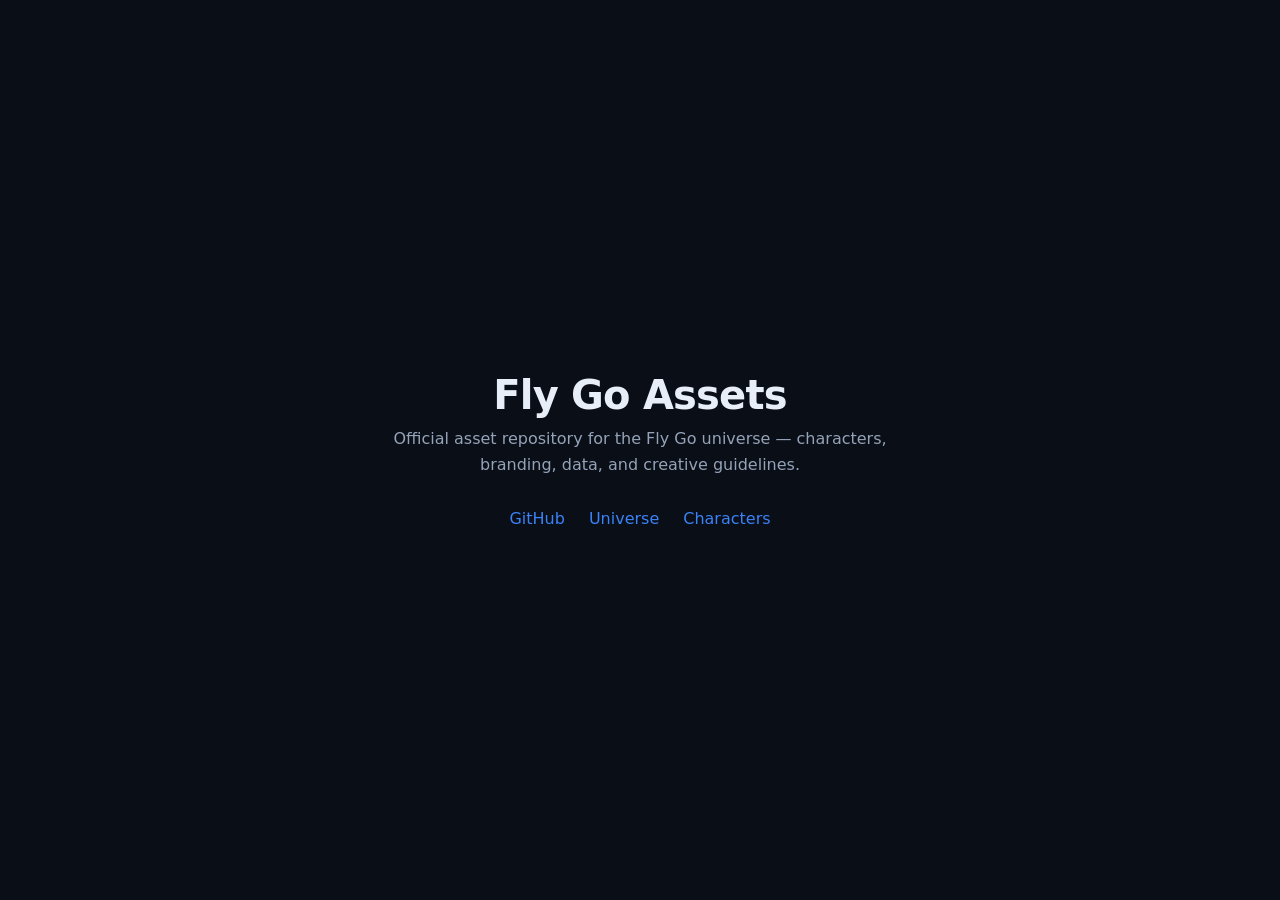
==== index.html @ c31653d7 "Add basic index.html landing page" ====
<!DOCTYPE html>
<html lang="en">
<head>
  <meta charset="UTF-8" />
  <meta name="viewport" content="width=device-width, initial-scale=1.0" />
  <title>Fly Go Assets</title>
  <style>
    :root {
      --bg: #0a0e17;
      --text: #e8eef7;
      --accent: #3b82f6;
      --muted: #94a3b8;
    }
    * { box-sizing: border-box; margin: 0; padding: 0; }
    body {
      font-family: system-ui, -apple-system, sans-serif;
      background: var(--bg);
      color: var(--text);
      min-height: 100vh;
      display: flex;
      flex-direction: column;
      align-items: center;
      justify-content: center;
      padding: 2rem;
      text-align: center;
    }
    h1 { font-size: 2.5rem; margin-bottom: 0.5rem; letter-spacing: -0.02em; }
    p { color: var(--muted); max-width: 32rem; line-height: 1.6; }
    a { color: var(--accent); text-decoration: none; }
    a:hover { text-decoration: underline; }
    .links { margin-top: 2rem; display: flex; gap: 1.5rem; flex-wrap: wrap; justify-content: center; }
  </style>
</head>
<body>
  <h1>Fly Go Assets</h1>
  <p>Official asset repository for the Fly Go universe — characters, branding, data, and creative guidelines.</p>
  <div class="links">
    <a href="https://github.com/blitzlabx/fly-go-assets">GitHub</a>
    <a href="docs/UNIVERSE.md">Universe</a>
    <a href="docs/CHARACTERS.md">Characters</a>
  </div>
</body>
</html>
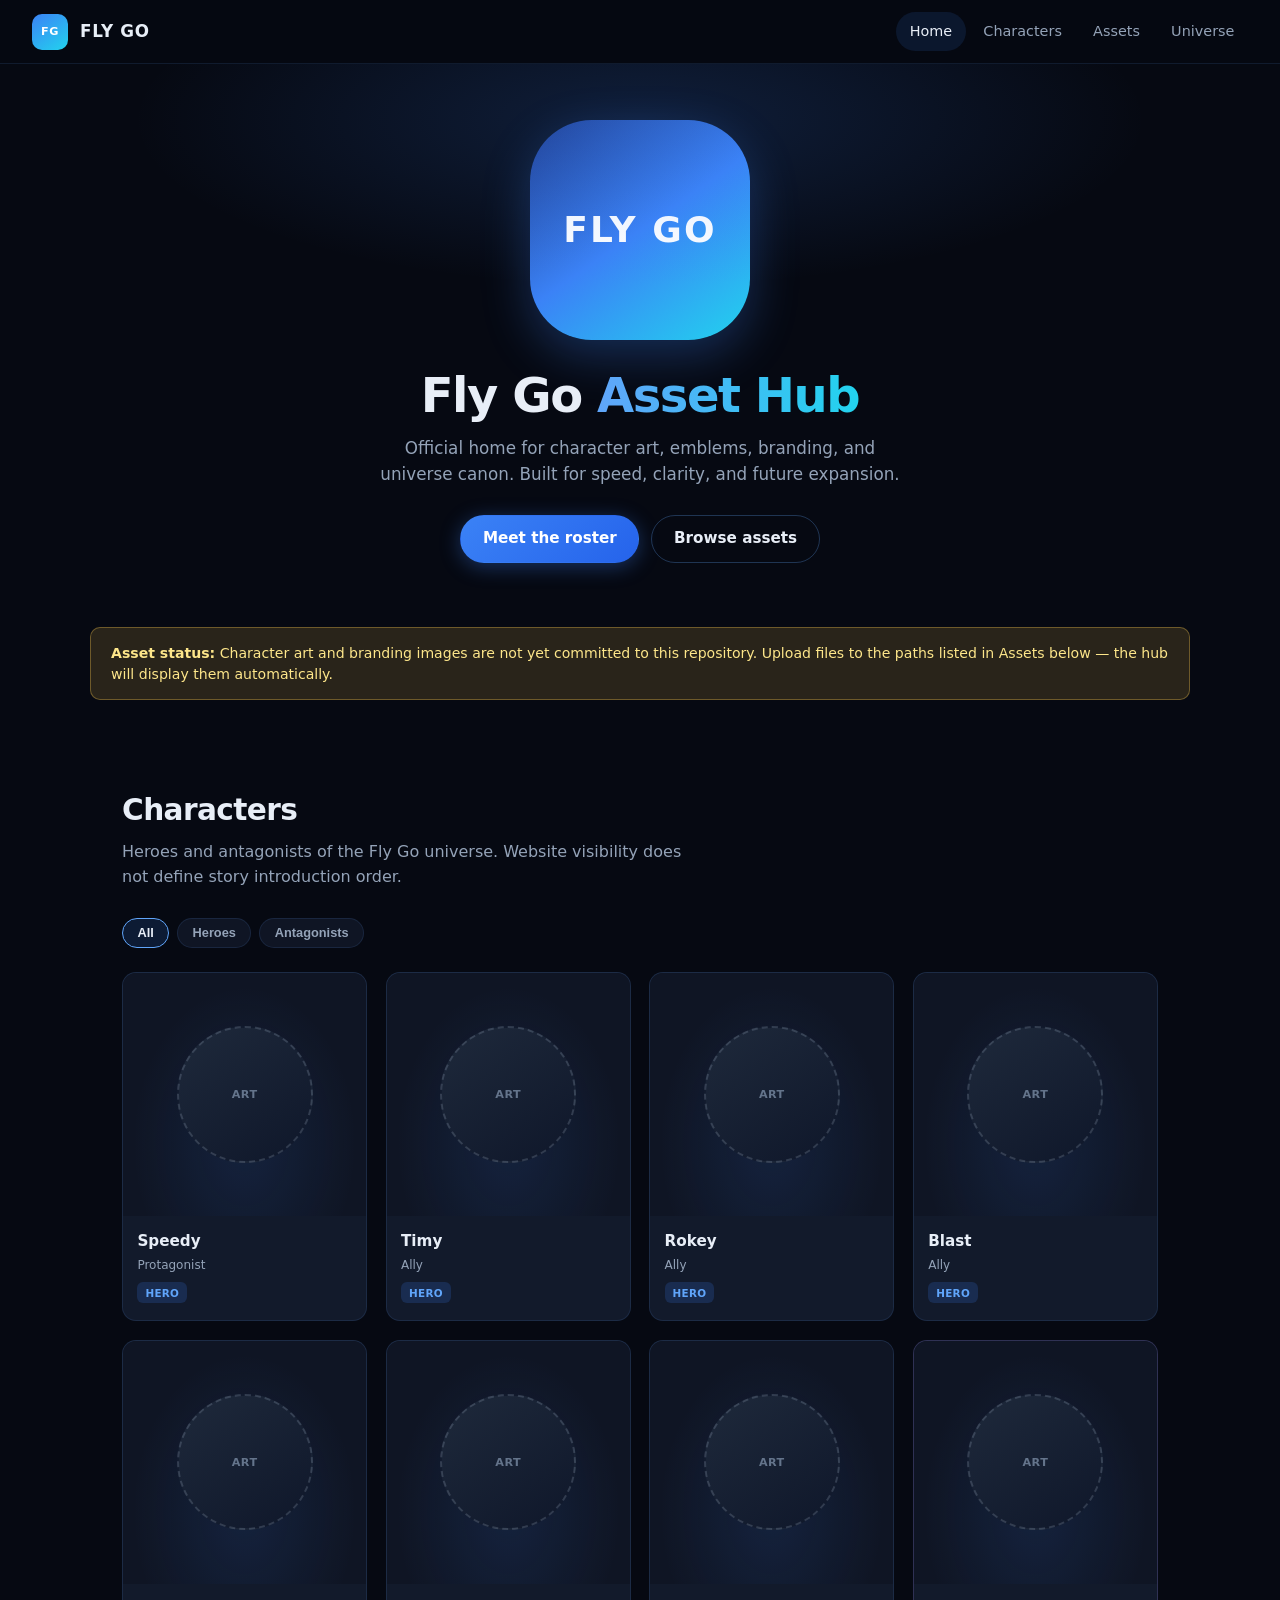
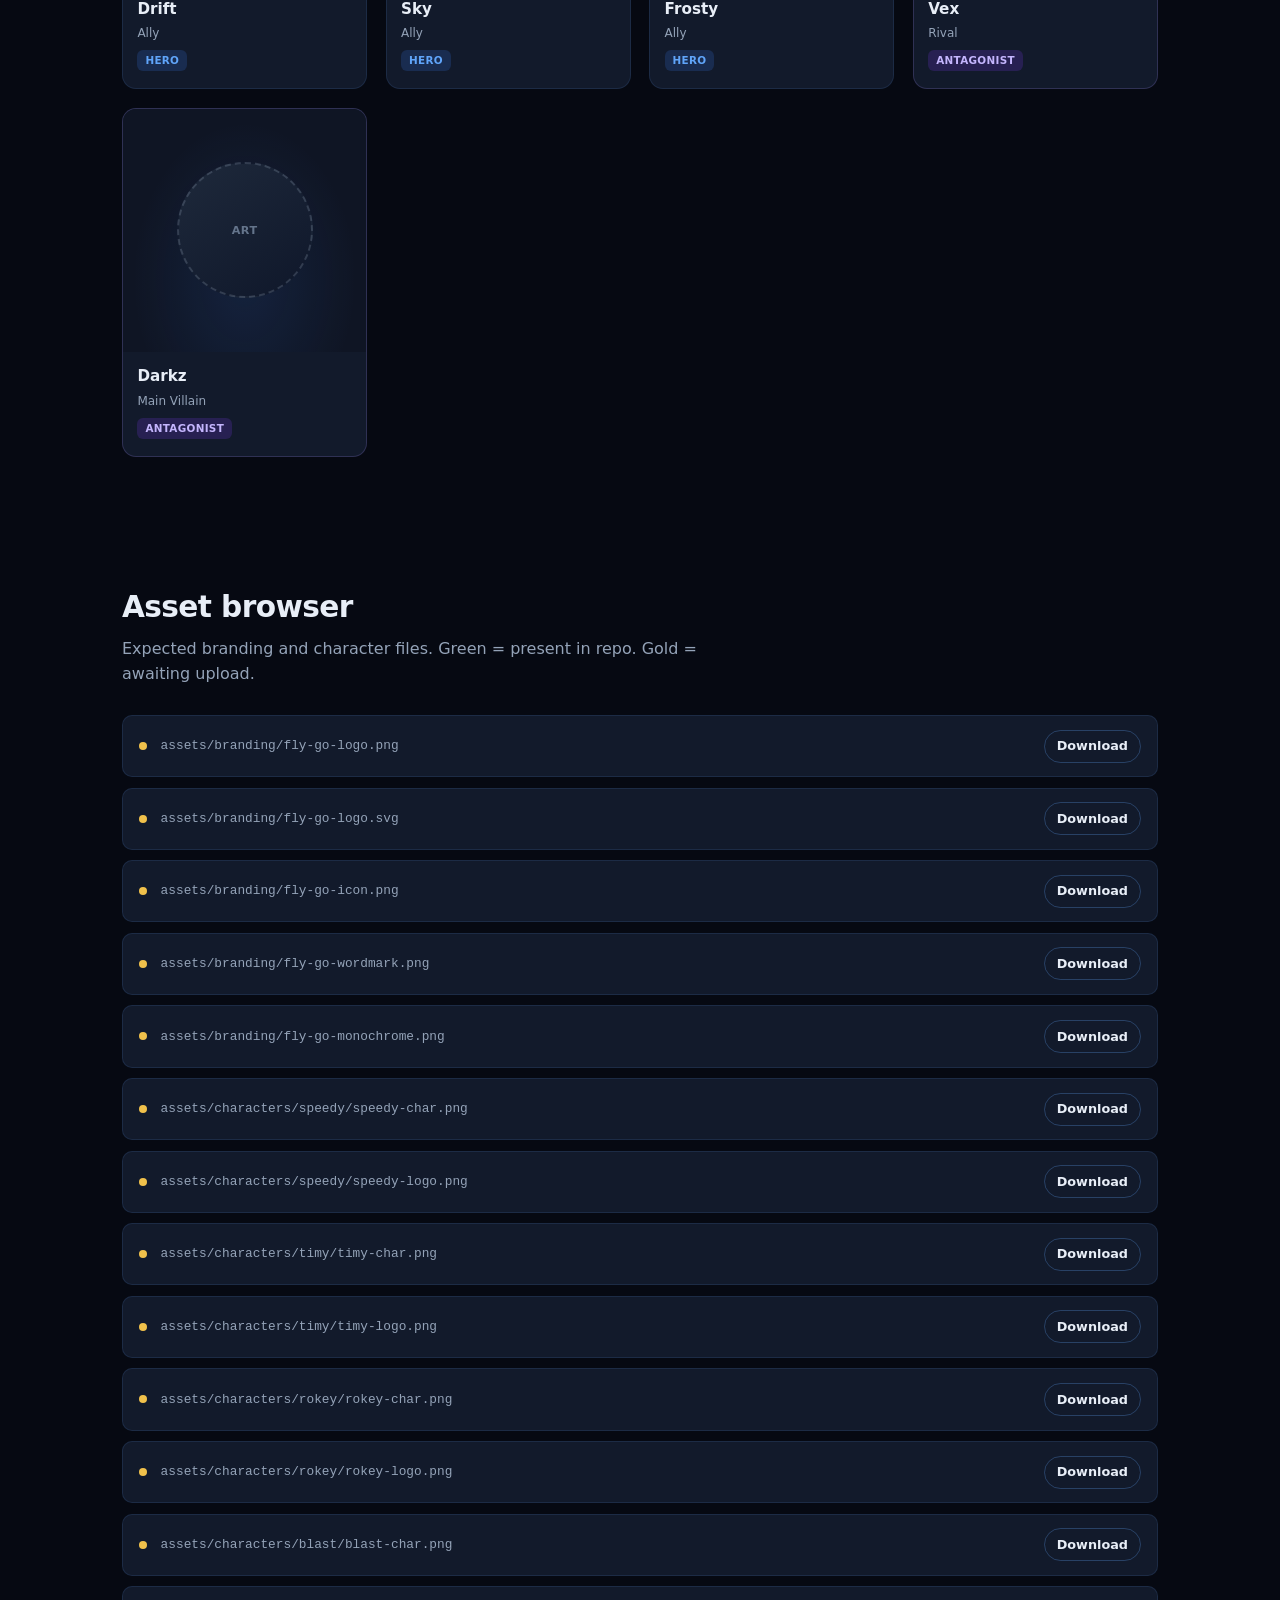
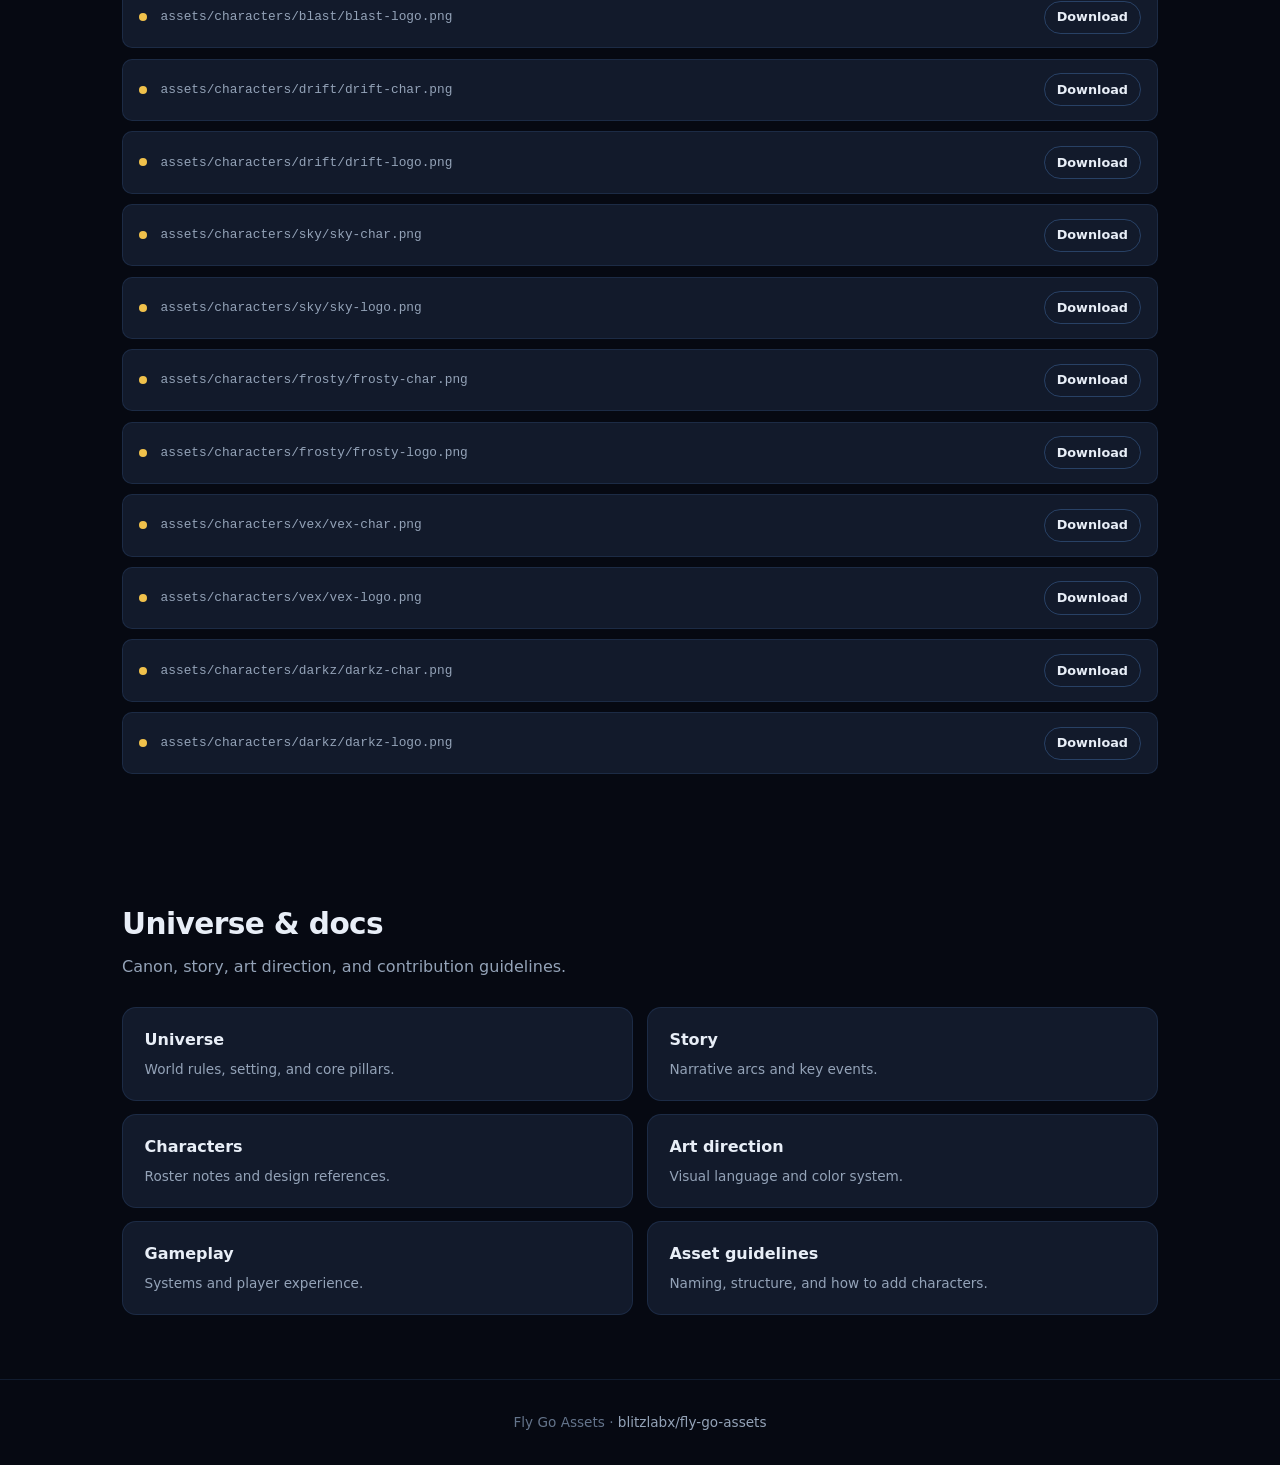
==== commit 2d0ba1dd: "Build full Fly Go Asset Hub landing page and sections" ====
--- a/index.html
+++ b/index.html
@@ -2,42 +2,126 @@
 <html lang="en">
 <head>
   <meta charset="UTF-8" />
-  <meta name="viewport" content="width=device-width, initial-scale=1.0" />
-  <title>Fly Go Assets</title>
-  <style>
-    :root {
-      --bg: #0a0e17;
-      --text: #e8eef7;
-      --accent: #3b82f6;
-      --muted: #94a3b8;
-    }
-    * { box-sizing: border-box; margin: 0; padding: 0; }
-    body {
-      font-family: system-ui, -apple-system, sans-serif;
-      background: var(--bg);
-      color: var(--text);
-      min-height: 100vh;
-      display: flex;
-      flex-direction: column;
-      align-items: center;
-      justify-content: center;
-      padding: 2rem;
-      text-align: center;
-    }
-    h1 { font-size: 2.5rem; margin-bottom: 0.5rem; letter-spacing: -0.02em; }
-    p { color: var(--muted); max-width: 32rem; line-height: 1.6; }
-    a { color: var(--accent); text-decoration: none; }
-    a:hover { text-decoration: underline; }
-    .links { margin-top: 2rem; display: flex; gap: 1.5rem; flex-wrap: wrap; justify-content: center; }
-  </style>
+  <meta name="viewport" content="width=device-width, initial-scale=1, viewport-fit=cover" />
+  <meta name="description" content="Official Fly Go Asset Hub — characters, branding, and universe documentation." />
+  <meta name="theme-color" content="#0a0e17" />
+  <title>Fly Go — Asset Hub</title>
+  <link rel="stylesheet" href="css/styles.css" />
+  <link rel="manifest" href="assets/manifest.json" />
 </head>
 <body>
-  <h1>Fly Go Assets</h1>
-  <p>Official asset repository for the Fly Go universe — characters, branding, data, and creative guidelines.</p>
-  <div class="links">
-    <a href="https://github.com/blitzlabx/fly-go-assets">GitHub</a>
-    <a href="docs/UNIVERSE.md">Universe</a>
-    <a href="docs/CHARACTERS.md">Characters</a>
+  <header class="site-header">
+    <a class="brand" href="#home">
+      <span class="brand-mark" aria-hidden="true">FG</span>
+      <span>Fly Go</span>
+    </a>
+    <nav aria-label="Primary">
+      <ul class="nav-links">
+        <li><a href="#home">Home</a></li>
+        <li><a href="#characters">Characters</a></li>
+        <li><a href="#assets">Assets</a></li>
+        <li><a href="#universe">Universe</a></li>
+      </ul>
+    </nav>
+    <button class="nav-toggle" id="nav-toggle" type="button" aria-label="Open menu" aria-expanded="false" aria-controls="nav-drawer">☰</button>
+  </header>
+
+  <div class="nav-drawer" id="nav-drawer" hidden>
+    <a href="#home">Home</a>
+    <a href="#characters">Characters</a>
+    <a href="#assets">Assets</a>
+    <a href="#universe">Universe</a>
+    <a href="https://github.com/blitzlabx/fly-go-assets" rel="noopener">GitHub</a>
   </div>
+
+  <main>
+    <section class="hero" id="home">
+      <div class="hero-logo-wrap" id="hero-logo">
+        <div class="hero-logo-fallback" aria-hidden="true">FLY GO</div>
+      </div>
+      <h1>Fly Go <span>Asset Hub</span></h1>
+      <p class="hero-lead">Official home for character art, emblems, branding, and universe canon. Built for speed, clarity, and future expansion.</p>
+      <div class="hero-actions">
+        <a class="btn btn-primary" href="#characters">Meet the roster</a>
+        <a class="btn btn-ghost" href="#assets">Browse assets</a>
+      </div>
+    </section>
+
+    <div class="notice" role="status">
+      <strong>Asset status:</strong> Character art and branding images are not yet committed to this repository.
+      Upload files to the paths listed in Assets below — the hub will display them automatically.
+    </div>
+
+    <section class="section" id="characters">
+      <div class="section-header">
+        <h2>Characters</h2>
+        <p>Heroes and antagonists of the Fly Go universe. Website visibility does not define story introduction order.</p>
+      </div>
+
+      <div class="chip-row" role="group" aria-label="Filter characters">
+        <button type="button" class="chip active" data-filter="all">All</button>
+        <button type="button" class="chip" data-filter="hero">Heroes</button>
+        <button type="button" class="chip" data-filter="antagonist">Antagonists</button>
+      </div>
+
+      <div class="char-grid" id="char-grid" aria-live="polite">
+        <!-- Populated by js/app.js -->
+      </div>
+    </section>
+
+    <section class="section" id="assets">
+      <div class="section-header">
+        <h2>Asset browser</h2>
+        <p>Expected branding and character files. Green = present in repo. Gold = awaiting upload.</p>
+      </div>
+      <div class="asset-list" id="asset-list"></div>
+    </section>
+
+    <section class="section" id="universe">
+      <div class="section-header">
+        <h2>Universe & docs</h2>
+        <p>Canon, story, art direction, and contribution guidelines.</p>
+      </div>
+      <div class="doc-grid">
+        <a class="doc-card" href="docs/UNIVERSE.md">
+          <h3>Universe</h3>
+          <p>World rules, setting, and core pillars.</p>
+        </a>
+        <a class="doc-card" href="docs/STORY.md">
+          <h3>Story</h3>
+          <p>Narrative arcs and key events.</p>
+        </a>
+        <a class="doc-card" href="docs/CHARACTERS.md">
+          <h3>Characters</h3>
+          <p>Roster notes and design references.</p>
+        </a>
+        <a class="doc-card" href="docs/ART-DIRECTION.md">
+          <h3>Art direction</h3>
+          <p>Visual language and color system.</p>
+        </a>
+        <a class="doc-card" href="docs/GAMEPLAY.md">
+          <h3>Gameplay</h3>
+          <p>Systems and player experience.</p>
+        </a>
+        <a class="doc-card" href="docs/ASSET-GUIDELINES.md">
+          <h3>Asset guidelines</h3>
+          <p>Naming, structure, and how to add characters.</p>
+        </a>
+      </div>
+    </section>
+  </main>
+
+  <footer class="site-footer">
+    <p>Fly Go Assets · <a href="https://github.com/blitzlabx/fly-go-assets">blitzlabx/fly-go-assets</a></p>
+  </footer>
+
+  <!-- Detail panel -->
+  <div class="overlay" id="overlay" hidden></div>
+  <div class="panel" id="detail-panel" role="dialog" aria-modal="true" aria-labelledby="panel-title" hidden>
+    <button type="button" class="panel-close" id="panel-close" aria-label="Close">×</button>
+    <div id="panel-content"></div>
+  </div>
+
+  <script src="js/app.js" defer></script>
 </body>
 </html>
--- a/css/styles.css
+++ b/css/styles.css
@@ -0,0 +1,725 @@
+/* Fly Go Asset Hub — Design System
+   Palette: midnight navy, electric blue, cyan, white, restrained golden-yellow
+*/
+
+:root {
+  --bg-deep: #060912;
+  --bg: #0a0e17;
+  --bg-elevated: #0f1524;
+  --bg-card: #121a2b;
+  --bg-card-hover: #182238;
+  --border: rgba(96, 165, 250, 0.12);
+  --border-strong: rgba(96, 165, 250, 0.28);
+
+  --text: #e8eef7;
+  --text-muted: #94a3b8;
+  --text-dim: #64748b;
+
+  --blue: #3b82f6;
+  --blue-bright: #60a5fa;
+  --cyan: #22d3ee;
+  --gold: #f0c14b;
+  --gold-soft: rgba(240, 193, 75, 0.15);
+
+  --radius: 14px;
+  --radius-sm: 10px;
+  --radius-lg: 20px;
+  --shadow: 0 12px 40px rgba(0, 0, 0, 0.45);
+  --font: "Segoe UI", system-ui, -apple-system, BlinkMacSystemFont, sans-serif;
+  --mono: ui-monospace, "Cascadia Code", "SF Mono", Menlo, monospace;
+
+  --nav-h: 64px;
+  --ease: cubic-bezier(0.22, 1, 0.36, 1);
+}
+
+*, *::before, *::after { box-sizing: border-box; margin: 0; padding: 0; }
+
+html {
+  scroll-behavior: smooth;
+  -webkit-text-size-adjust: 100%;
+}
+
+@media (prefers-reduced-motion: reduce) {
+  html { scroll-behavior: auto; }
+  *, *::before, *::after {
+    animation-duration: 0.01ms !important;
+    animation-iteration-count: 1 !important;
+    transition-duration: 0.01ms !important;
+  }
+}
+
+body {
+  font-family: var(--font);
+  background: var(--bg-deep);
+  color: var(--text);
+  line-height: 1.55;
+  min-height: 100dvh;
+  overflow-x: hidden;
+}
+
+img {
+  max-width: 100%;
+  height: auto;
+  display: block;
+}
+
+a { color: var(--blue-bright); text-decoration: none; }
+a:hover { text-decoration: underline; }
+
+/* ——— Layout ——— */
+.site-header {
+  position: sticky;
+  top: 0;
+  z-index: 100;
+  height: var(--nav-h);
+  display: flex;
+  align-items: center;
+  justify-content: space-between;
+  padding: 0 1.25rem;
+  background: rgba(6, 9, 18, 0.85);
+  backdrop-filter: blur(16px);
+  -webkit-backdrop-filter: blur(16px);
+  border-bottom: 1px solid var(--border);
+}
+
+.brand {
+  display: flex;
+  align-items: center;
+  gap: 0.75rem;
+  font-weight: 700;
+  font-size: 1.05rem;
+  letter-spacing: 0.04em;
+  text-transform: uppercase;
+  color: var(--text);
+  text-decoration: none;
+}
+
+.brand-mark {
+  width: 36px;
+  height: 36px;
+  border-radius: 10px;
+  background: linear-gradient(145deg, var(--blue), var(--cyan));
+  display: grid;
+  place-items: center;
+  font-size: 0.7rem;
+  font-weight: 800;
+  color: #fff;
+  flex-shrink: 0;
+}
+
+.brand img {
+  width: 36px;
+  height: 36px;
+  object-fit: contain;
+}
+
+.nav-links {
+  display: none;
+  gap: 0.25rem;
+  list-style: none;
+}
+
+.nav-links a {
+  display: block;
+  padding: 0.5rem 0.85rem;
+  border-radius: 999px;
+  color: var(--text-muted);
+  font-size: 0.9rem;
+  font-weight: 500;
+  text-decoration: none;
+  transition: color 0.2s, background 0.2s;
+}
+
+.nav-links a:hover,
+.nav-links a.active {
+  color: var(--text);
+  background: rgba(59, 130, 246, 0.12);
+  text-decoration: none;
+}
+
+.nav-toggle {
+  width: 44px;
+  height: 44px;
+  border: 1px solid var(--border);
+  border-radius: 10px;
+  background: var(--bg-elevated);
+  color: var(--text);
+  cursor: pointer;
+  display: grid;
+  place-items: center;
+  font-size: 1.25rem;
+}
+
+.nav-toggle:focus-visible {
+  outline: 2px solid var(--cyan);
+  outline-offset: 2px;
+}
+
+@media (min-width: 768px) {
+  .nav-links { display: flex; }
+  .nav-toggle { display: none; }
+  .site-header { padding: 0 2rem; }
+}
+
+/* Mobile drawer */
+.nav-drawer {
+  display: none;
+  position: fixed;
+  inset: var(--nav-h) 0 0 0;
+  background: rgba(6, 9, 18, 0.96);
+  backdrop-filter: blur(12px);
+  padding: 1.5rem;
+  z-index: 99;
+  flex-direction: column;
+  gap: 0.5rem;
+}
+
+.nav-drawer.open { display: flex; }
+
+.nav-drawer a {
+  padding: 0.9rem 1rem;
+  border-radius: var(--radius-sm);
+  color: var(--text);
+  font-size: 1.05rem;
+  text-decoration: none;
+  border: 1px solid transparent;
+}
+
+.nav-drawer a:hover {
+  background: var(--bg-card);
+  border-color: var(--border);
+}
+
+/* ——— Hero ——— */
+.hero {
+  position: relative;
+  padding: 3.5rem 1.25rem 4rem;
+  text-align: center;
+  overflow: hidden;
+}
+
+.hero::before {
+  content: "";
+  position: absolute;
+  inset: -20% 10% auto;
+  height: 60%;
+  background: radial-gradient(ellipse at center, rgba(59, 130, 246, 0.18), transparent 70%);
+  pointer-events: none;
+}
+
+.hero-logo-wrap {
+  width: min(220px, 55vw);
+  margin: 0 auto 1.75rem;
+  aspect-ratio: 1;
+  display: grid;
+  place-items: center;
+}
+
+.hero-logo-wrap img {
+  width: 100%;
+  height: 100%;
+  object-fit: contain;
+  filter: drop-shadow(0 8px 32px rgba(59, 130, 246, 0.35));
+}
+
+.hero-logo-fallback {
+  width: 100%;
+  height: 100%;
+  border-radius: 28%;
+  background: linear-gradient(145deg, #1e3a8a, var(--blue), var(--cyan));
+  display: grid;
+  place-items: center;
+  font-weight: 800;
+  font-size: clamp(1.5rem, 6vw, 2.25rem);
+  letter-spacing: 0.06em;
+  color: #fff;
+  box-shadow: 0 16px 48px rgba(59, 130, 246, 0.3);
+}
+
+.hero h1 {
+  font-size: clamp(1.85rem, 6vw, 3rem);
+  font-weight: 800;
+  letter-spacing: -0.03em;
+  line-height: 1.15;
+  margin-bottom: 0.75rem;
+}
+
+.hero h1 span {
+  background: linear-gradient(90deg, var(--blue-bright), var(--cyan));
+  -webkit-background-clip: text;
+  background-clip: text;
+  color: transparent;
+}
+
+.hero-lead {
+  color: var(--text-muted);
+  max-width: 34rem;
+  margin: 0 auto 1.75rem;
+  font-size: 1.05rem;
+}
+
+.hero-actions {
+  display: flex;
+  flex-wrap: wrap;
+  gap: 0.75rem;
+  justify-content: center;
+}
+
+/* ——— Buttons ——— */
+.btn {
+  display: inline-flex;
+  align-items: center;
+  justify-content: center;
+  gap: 0.5rem;
+  padding: 0.7rem 1.35rem;
+  border-radius: 999px;
+  font-size: 0.95rem;
+  font-weight: 600;
+  border: 1px solid transparent;
+  cursor: pointer;
+  transition: transform 0.2s var(--ease), background 0.2s, border-color 0.2s, box-shadow 0.2s;
+  text-decoration: none;
+  color: inherit;
+}
+
+.btn:hover { text-decoration: none; }
+.btn:active { transform: scale(0.98); }
+.btn:focus-visible {
+  outline: 2px solid var(--cyan);
+  outline-offset: 3px;
+}
+
+.btn-primary {
+  background: linear-gradient(135deg, var(--blue), #2563eb);
+  color: #fff;
+  box-shadow: 0 4px 20px rgba(59, 130, 246, 0.35);
+}
+
+.btn-primary:hover {
+  box-shadow: 0 6px 28px rgba(59, 130, 246, 0.5);
+}
+
+.btn-ghost {
+  background: transparent;
+  border-color: var(--border-strong);
+  color: var(--text);
+}
+
+.btn-ghost:hover {
+  background: rgba(59, 130, 246, 0.1);
+  border-color: var(--blue-bright);
+}
+
+/* ——— Sections ——— */
+.section {
+  padding: 3rem 1.25rem;
+  max-width: 1100px;
+  margin: 0 auto;
+}
+
+@media (min-width: 768px) {
+  .section { padding: 4rem 2rem; }
+}
+
+.section-header {
+  margin-bottom: 1.75rem;
+}
+
+.section-header h2 {
+  font-size: clamp(1.4rem, 4vw, 1.85rem);
+  font-weight: 750;
+  letter-spacing: -0.02em;
+  margin-bottom: 0.4rem;
+}
+
+.section-header p {
+  color: var(--text-muted);
+  max-width: 36rem;
+}
+
+.chip-row {
+  display: flex;
+  flex-wrap: wrap;
+  gap: 0.5rem;
+  margin-bottom: 1.5rem;
+}
+
+.chip {
+  padding: 0.4rem 0.9rem;
+  border-radius: 999px;
+  font-size: 0.8rem;
+  font-weight: 600;
+  border: 1px solid var(--border);
+  background: var(--bg-elevated);
+  color: var(--text-muted);
+  cursor: pointer;
+  transition: all 0.2s;
+}
+
+.chip:hover,
+.chip.active {
+  color: var(--text);
+  border-color: var(--blue-bright);
+  background: rgba(59, 130, 246, 0.15);
+}
+
+.chip:focus-visible {
+  outline: 2px solid var(--cyan);
+  outline-offset: 2px;
+}
+
+/* ——— Character grid ——— */
+.char-grid {
+  display: grid;
+  grid-template-columns: repeat(2, 1fr);
+  gap: 0.85rem;
+}
+
+@media (min-width: 560px) {
+  .char-grid { grid-template-columns: repeat(3, 1fr); gap: 1rem; }
+}
+
+@media (min-width: 900px) {
+  .char-grid { grid-template-columns: repeat(4, 1fr); gap: 1.15rem; }
+}
+
+.char-card {
+  background: var(--bg-card);
+  border: 1px solid var(--border);
+  border-radius: var(--radius);
+  overflow: hidden;
+  cursor: pointer;
+  transition: transform 0.25s var(--ease), border-color 0.25s, background 0.25s, box-shadow 0.25s;
+  text-align: left;
+  width: 100%;
+  color: inherit;
+  font: inherit;
+}
+
+.char-card:hover {
+  transform: translateY(-3px);
+  border-color: var(--border-strong);
+  background: var(--bg-card-hover);
+  box-shadow: var(--shadow);
+}
+
+.char-card:focus-visible {
+  outline: 2px solid var(--cyan);
+  outline-offset: 3px;
+}
+
+.char-card.antagonist {
+  border-color: rgba(167, 139, 250, 0.2);
+}
+
+.char-art {
+  aspect-ratio: 1;
+  background:
+    radial-gradient(ellipse at 50% 70%, rgba(59, 130, 246, 0.12), transparent 65%),
+    var(--bg-elevated);
+  display: grid;
+  place-items: center;
+  position: relative;
+  overflow: hidden;
+}
+
+.char-art img {
+  width: 88%;
+  height: 88%;
+  object-fit: contain;
+  transition: transform 0.35s var(--ease);
+}
+
+.char-card:hover .char-art img {
+  transform: scale(1.04);
+}
+
+.char-placeholder {
+  width: 56%;
+  height: 56%;
+  border-radius: 50%;
+  background: linear-gradient(145deg, #1e293b, #0f172a);
+  border: 2px dashed rgba(148, 163, 184, 0.25);
+  display: grid;
+  place-items: center;
+  color: var(--text-dim);
+  font-size: 0.7rem;
+  font-weight: 600;
+  letter-spacing: 0.04em;
+  text-transform: uppercase;
+}
+
+.char-meta {
+  padding: 0.85rem 0.9rem 1rem;
+}
+
+.char-meta h3 {
+  font-size: 0.95rem;
+  font-weight: 700;
+  margin-bottom: 0.2rem;
+}
+
+.char-meta .role {
+  font-size: 0.75rem;
+  color: var(--text-muted);
+  text-transform: capitalize;
+}
+
+.char-meta .badge {
+  display: inline-block;
+  margin-top: 0.45rem;
+  padding: 0.15rem 0.5rem;
+  border-radius: 6px;
+  font-size: 0.65rem;
+  font-weight: 700;
+  letter-spacing: 0.03em;
+  text-transform: uppercase;
+}
+
+.badge-hero {
+  background: rgba(59, 130, 246, 0.18);
+  color: var(--blue-bright);
+}
+
+.badge-antagonist {
+  background: rgba(124, 58, 237, 0.2);
+  color: #c4b5fd;
+}
+
+/* ——— Detail panel (modal) ——— */
+.overlay {
+  position: fixed;
+  inset: 0;
+  background: rgba(2, 4, 10, 0.72);
+  backdrop-filter: blur(6px);
+  z-index: 200;
+  opacity: 0;
+  visibility: hidden;
+  transition: opacity 0.25s, visibility 0.25s;
+}
+
+.overlay.open {
+  opacity: 1;
+  visibility: visible;
+}
+
+.panel {
+  position: fixed;
+  left: 50%;
+  top: 50%;
+  transform: translate(-50%, -48%) scale(0.96);
+  width: min(520px, calc(100% - 1.5rem));
+  max-height: min(88dvh, 720px);
+  overflow-y: auto;
+  background: var(--bg-elevated);
+  border: 1px solid var(--border-strong);
+  border-radius: var(--radius-lg);
+  box-shadow: var(--shadow);
+  z-index: 210;
+  opacity: 0;
+  visibility: hidden;
+  transition: opacity 0.25s var(--ease), transform 0.25s var(--ease), visibility 0.25s;
+}
+
+.panel.open {
+  opacity: 1;
+  visibility: visible;
+  transform: translate(-50%, -50%) scale(1);
+}
+
+.panel-close {
+  position: absolute;
+  top: 0.75rem;
+  right: 0.75rem;
+  width: 40px;
+  height: 40px;
+  border-radius: 10px;
+  border: 1px solid var(--border);
+  background: var(--bg-card);
+  color: var(--text);
+  cursor: pointer;
+  font-size: 1.2rem;
+  z-index: 2;
+}
+
+.panel-close:focus-visible {
+  outline: 2px solid var(--cyan);
+}
+
+.panel-art {
+  aspect-ratio: 1.1;
+  background:
+    radial-gradient(ellipse at 50% 80%, rgba(59, 130, 246, 0.15), transparent 60%),
+    var(--bg-deep);
+  display: grid;
+  place-items: center;
+  padding: 1.5rem;
+}
+
+.panel-art img {
+  max-height: 100%;
+  max-width: 100%;
+  object-fit: contain;
+}
+
+.panel-body {
+  padding: 1.25rem 1.35rem 1.75rem;
+}
+
+.panel-body h2 {
+  font-size: 1.45rem;
+  margin-bottom: 0.25rem;
+}
+
+.panel-body .tagline {
+  color: var(--text-muted);
+  font-size: 0.9rem;
+  margin-bottom: 0.85rem;
+}
+
+.panel-body p {
+  color: var(--text-muted);
+  font-size: 0.95rem;
+  margin-bottom: 1rem;
+}
+
+.panel-assets {
+  display: flex;
+  flex-wrap: wrap;
+  gap: 0.5rem;
+}
+
+.asset-chip {
+  display: inline-flex;
+  align-items: center;
+  gap: 0.4rem;
+  padding: 0.45rem 0.75rem;
+  border-radius: 8px;
+  background: var(--bg-card);
+  border: 1px solid var(--border);
+  font-size: 0.78rem;
+  color: var(--text-muted);
+  font-family: var(--mono);
+}
+
+.asset-chip.missing {
+  opacity: 0.55;
+  border-style: dashed;
+}
+
+/* ——— Asset browser ——— */
+.asset-list {
+  display: grid;
+  gap: 0.65rem;
+}
+
+.asset-row {
+  display: flex;
+  align-items: center;
+  gap: 0.85rem;
+  padding: 0.85rem 1rem;
+  background: var(--bg-card);
+  border: 1px solid var(--border);
+  border-radius: var(--radius-sm);
+  flex-wrap: wrap;
+}
+
+.asset-row .path {
+  font-family: var(--mono);
+  font-size: 0.8rem;
+  color: var(--text-muted);
+  flex: 1;
+  min-width: 0;
+  word-break: break-all;
+}
+
+.status-dot {
+  width: 8px;
+  height: 8px;
+  border-radius: 50%;
+  flex-shrink: 0;
+}
+
+.status-dot.ok { background: #34d399; }
+.status-dot.pending { background: var(--gold); }
+
+/* ——— Universe docs ——— */
+.doc-grid {
+  display: grid;
+  gap: 0.85rem;
+}
+
+@media (min-width: 640px) {
+  .doc-grid { grid-template-columns: repeat(2, 1fr); }
+}
+
+.doc-card {
+  display: block;
+  padding: 1.25rem 1.35rem;
+  background: var(--bg-card);
+  border: 1px solid var(--border);
+  border-radius: var(--radius);
+  color: inherit;
+  text-decoration: none;
+  transition: border-color 0.2s, background 0.2s;
+}
+
+.doc-card:hover {
+  border-color: var(--border-strong);
+  background: var(--bg-card-hover);
+  text-decoration: none;
+}
+
+.doc-card h3 {
+  font-size: 1rem;
+  margin-bottom: 0.35rem;
+}
+
+.doc-card p {
+  font-size: 0.85rem;
+  color: var(--text-muted);
+}
+
+/* ——— Notice banner ——— */
+.notice {
+  margin: 0 1.25rem 1.5rem;
+  max-width: 1100px;
+  margin-left: auto;
+  margin-right: auto;
+  padding: 0.9rem 1.1rem;
+  border-radius: var(--radius-sm);
+  background: var(--gold-soft);
+  border: 1px solid rgba(240, 193, 75, 0.35);
+  color: #fde68a;
+  font-size: 0.88rem;
+  line-height: 1.5;
+}
+
+@media (min-width: 768px) {
+  .notice { margin-left: auto; margin-right: auto; padding-left: 1.25rem; }
+}
+
+/* ——— Footer ——— */
+.site-footer {
+  border-top: 1px solid var(--border);
+  padding: 2rem 1.25rem;
+  text-align: center;
+  color: var(--text-dim);
+  font-size: 0.85rem;
+}
+
+.site-footer a { color: var(--text-muted); }
+
+/* ——— Utilities ——— */
+.sr-only {
+  position: absolute;
+  width: 1px;
+  height: 1px;
+  padding: 0;
+  margin: -1px;
+  overflow: hidden;
+  clip: rect(0, 0, 0, 0);
+  border: 0;
+}
+
+.hidden { display: none !important; }
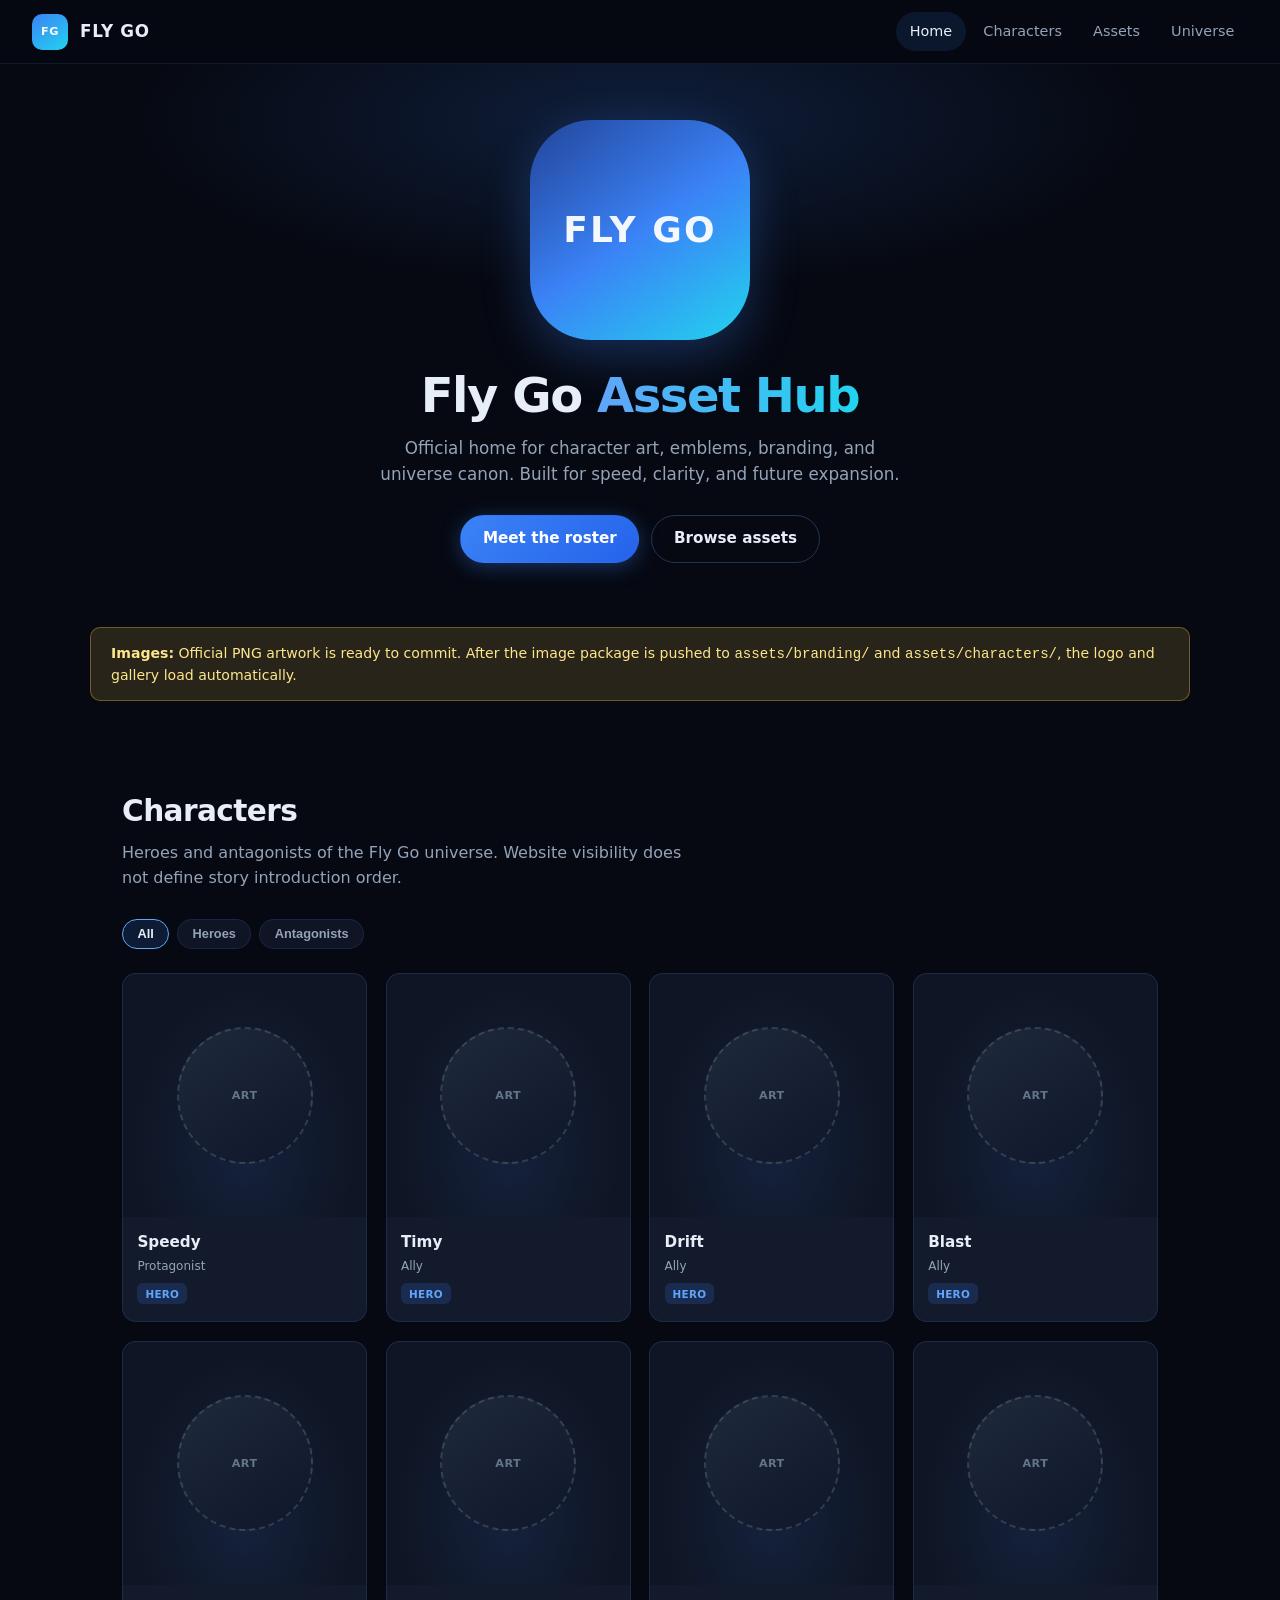
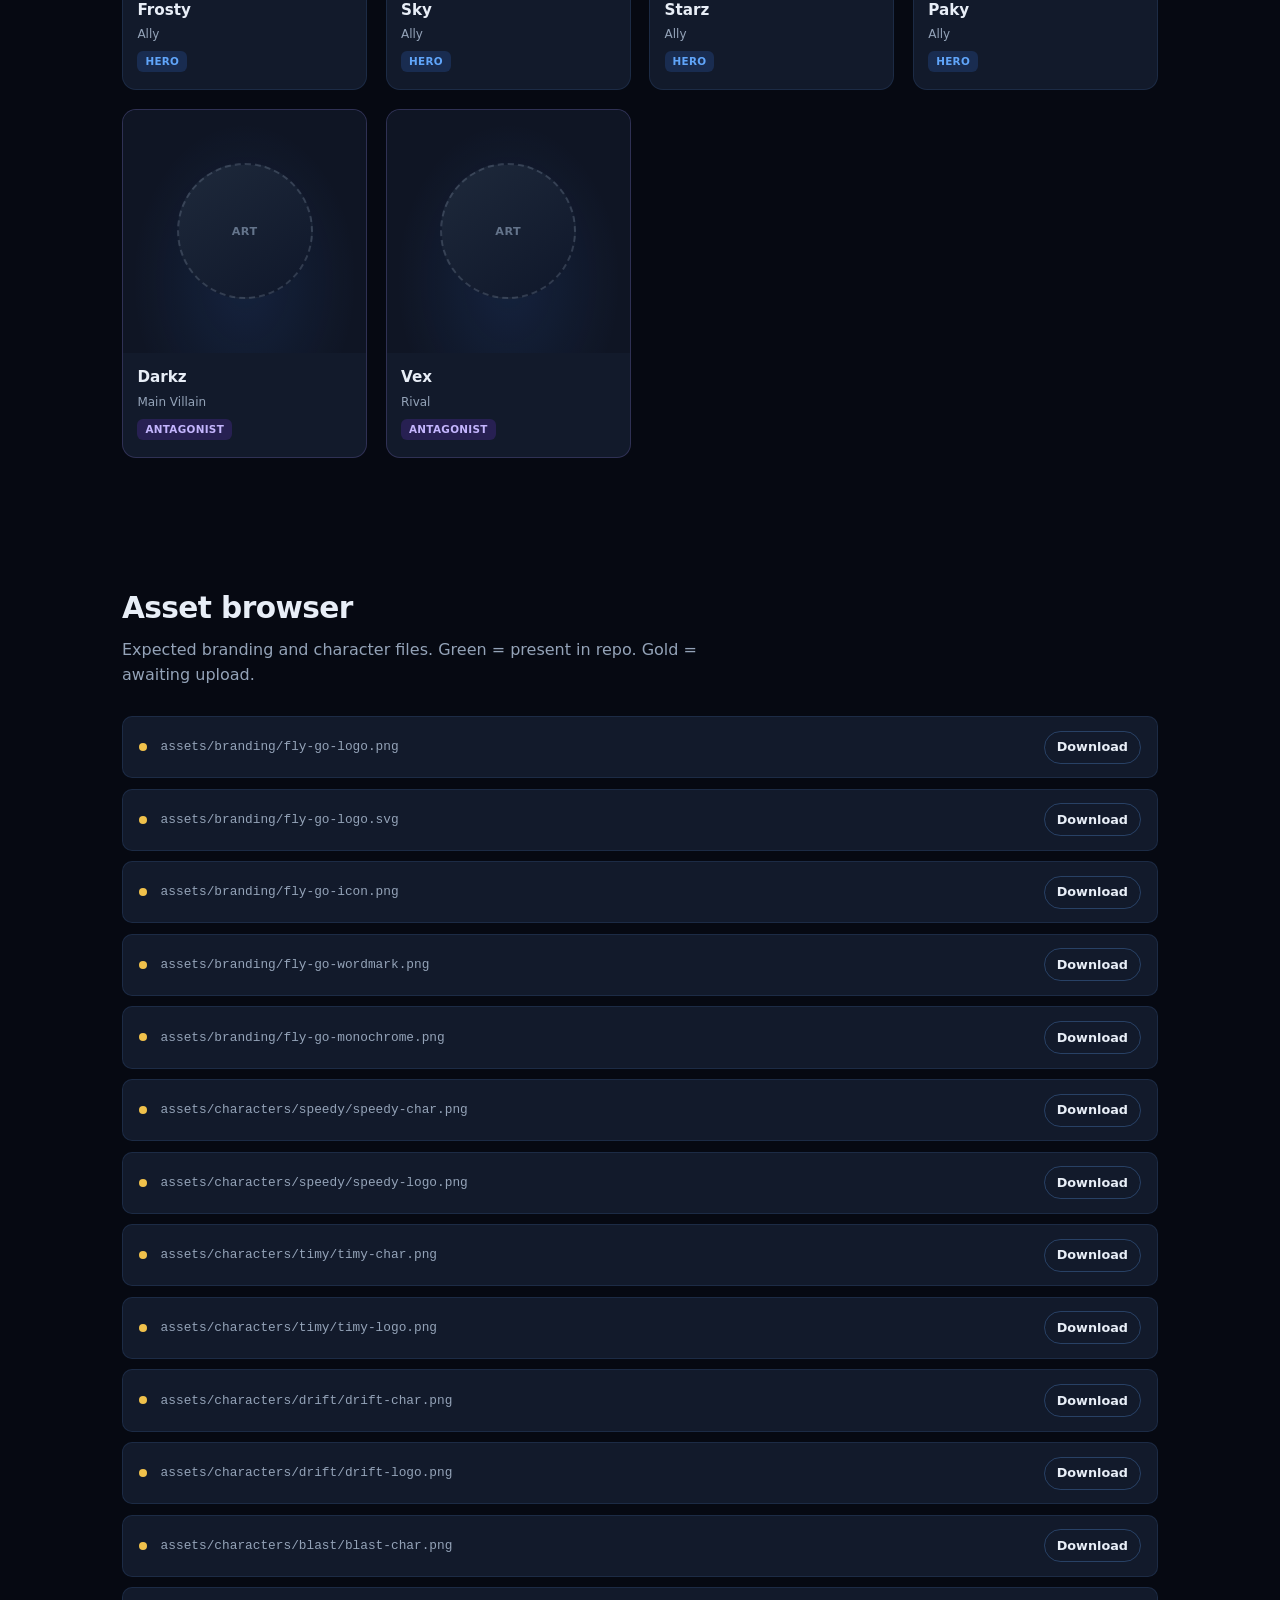
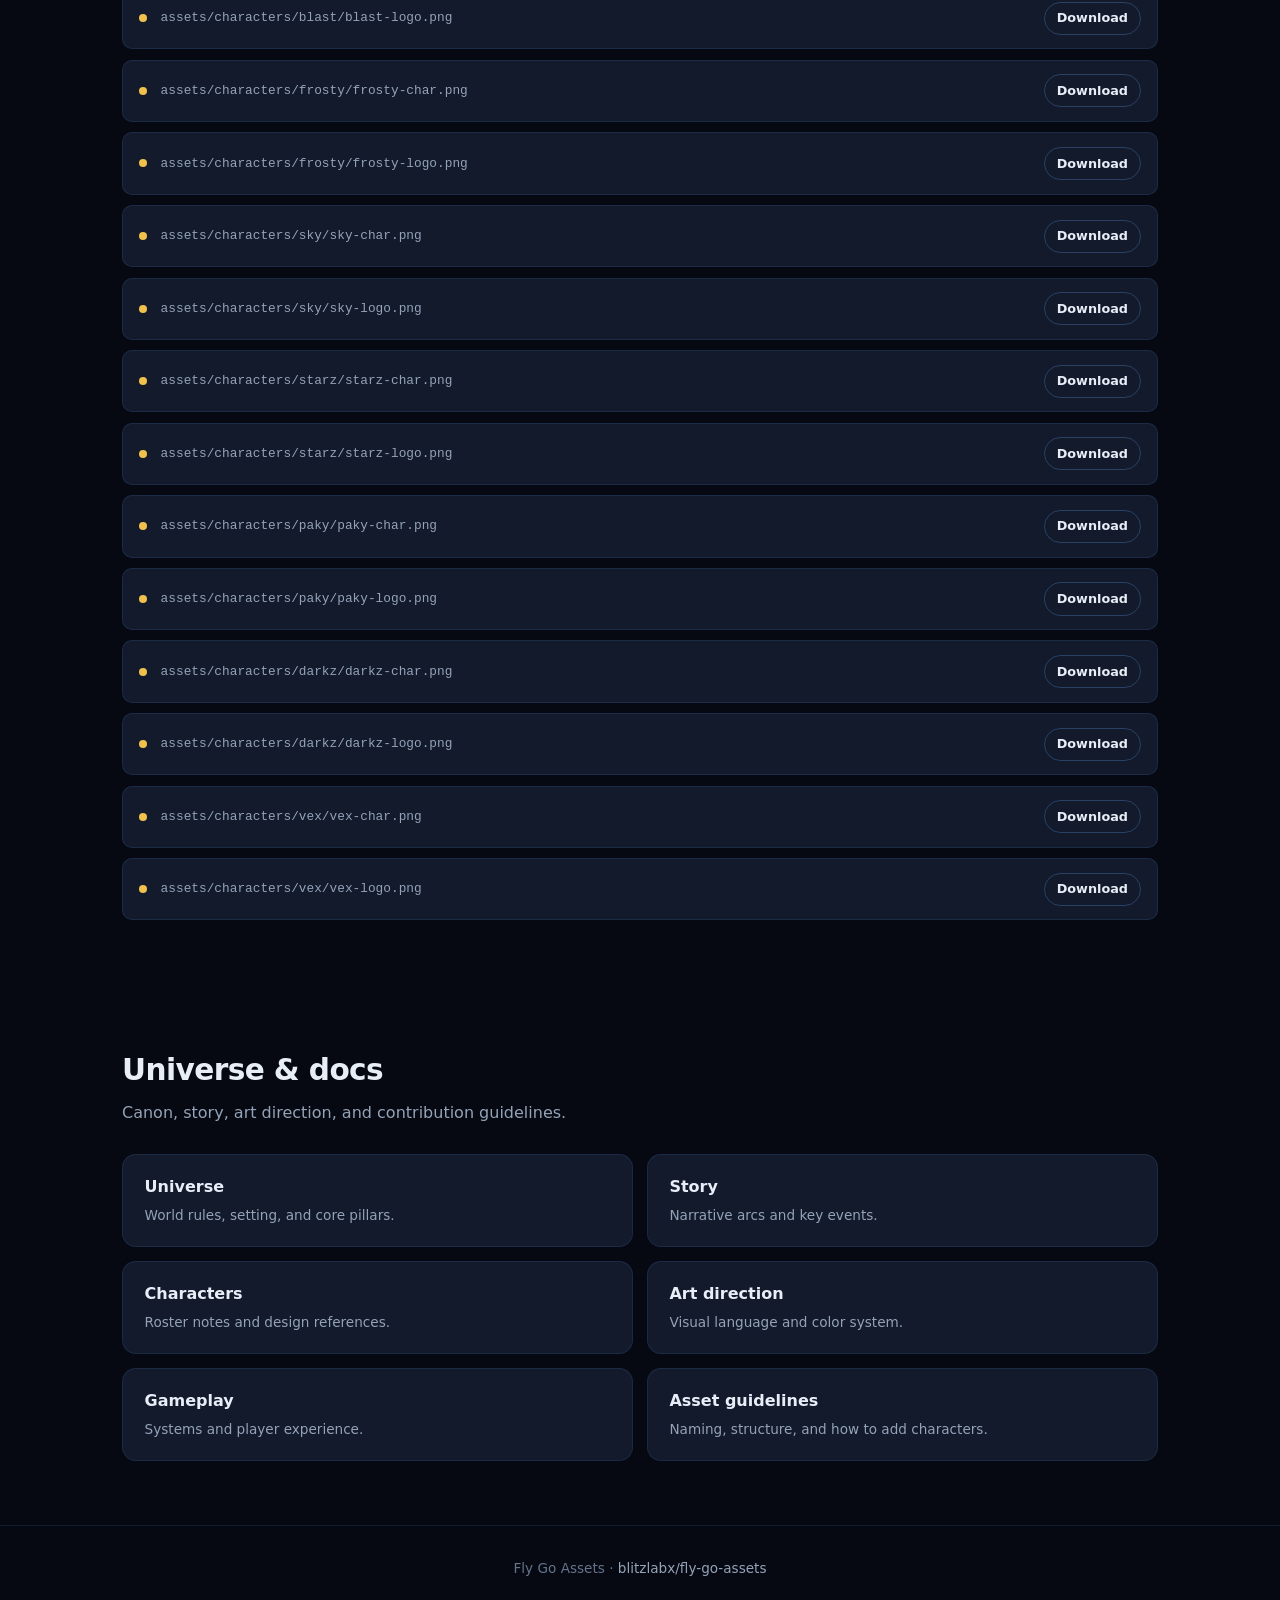
==== commit 804c76ca: "Update asset status notice for pending image commit" ====
--- a/index.html
+++ b/index.html
@@ -26,7 +26,7 @@
     <button class="nav-toggle" id="nav-toggle" type="button" aria-label="Open menu" aria-expanded="false" aria-controls="nav-drawer">☰</button>
   </header>
 
-  <div class="nav-drawer" id="nav-drawer" hidden>
+  <div class="nav-drawer" id="nav-drawer">
     <a href="#home">Home</a>
     <a href="#characters">Characters</a>
     <a href="#assets">Assets</a>
@@ -48,8 +48,8 @@
     </section>
 
     <div class="notice" role="status">
-      <strong>Asset status:</strong> Character art and branding images are not yet committed to this repository.
-      Upload files to the paths listed in Assets below — the hub will display them automatically.
+      <strong>Images:</strong> Official PNG artwork is ready to commit. After the image package is pushed to
+      <code>assets/branding/</code> and <code>assets/characters/</code>, the logo and gallery load automatically.
     </div>
 
     <section class="section" id="characters">
@@ -115,9 +115,8 @@
     <p>Fly Go Assets · <a href="https://github.com/blitzlabx/fly-go-assets">blitzlabx/fly-go-assets</a></p>
   </footer>
 
-  <!-- Detail panel -->
-  <div class="overlay" id="overlay" hidden></div>
-  <div class="panel" id="detail-panel" role="dialog" aria-modal="true" aria-labelledby="panel-title" hidden>
+  <div class="overlay" id="overlay"></div>
+  <div class="panel" id="detail-panel" role="dialog" aria-modal="true" aria-label="Character details">
     <button type="button" class="panel-close" id="panel-close" aria-label="Close">×</button>
     <div id="panel-content"></div>
   </div>
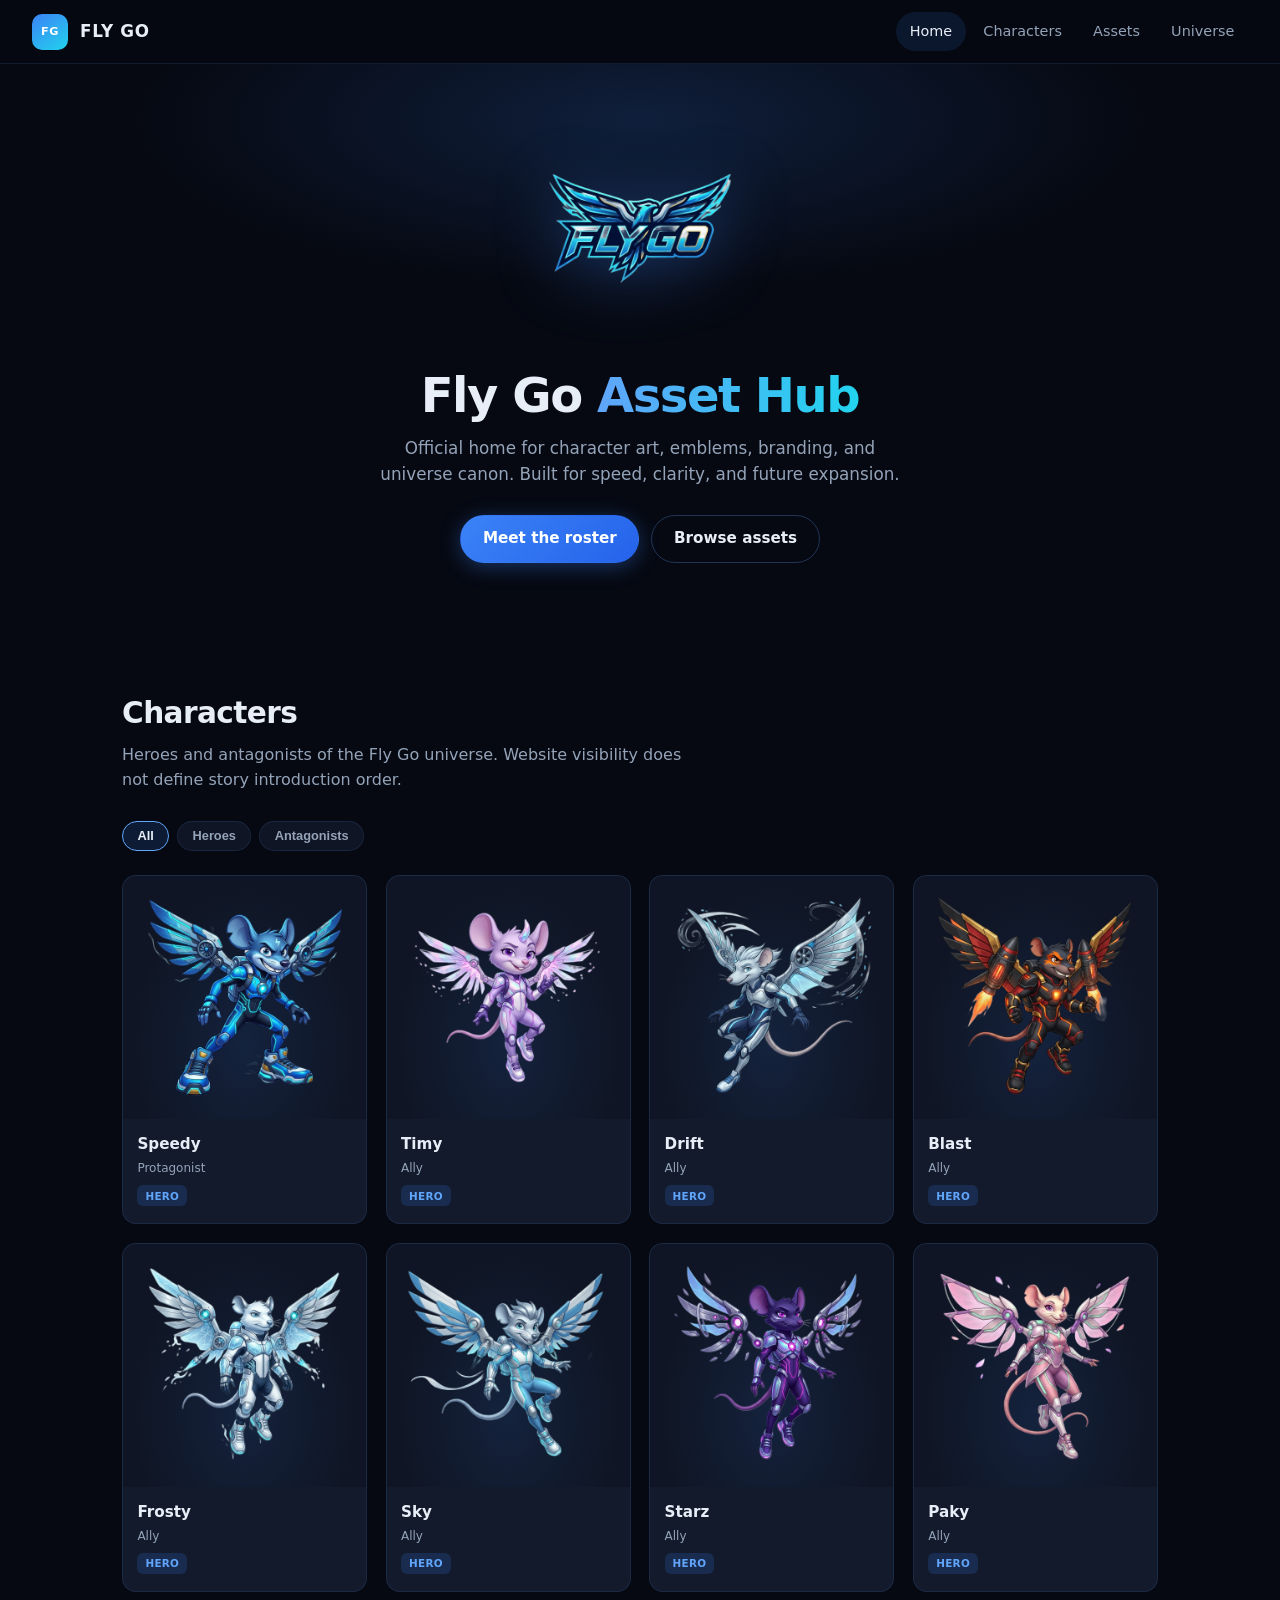
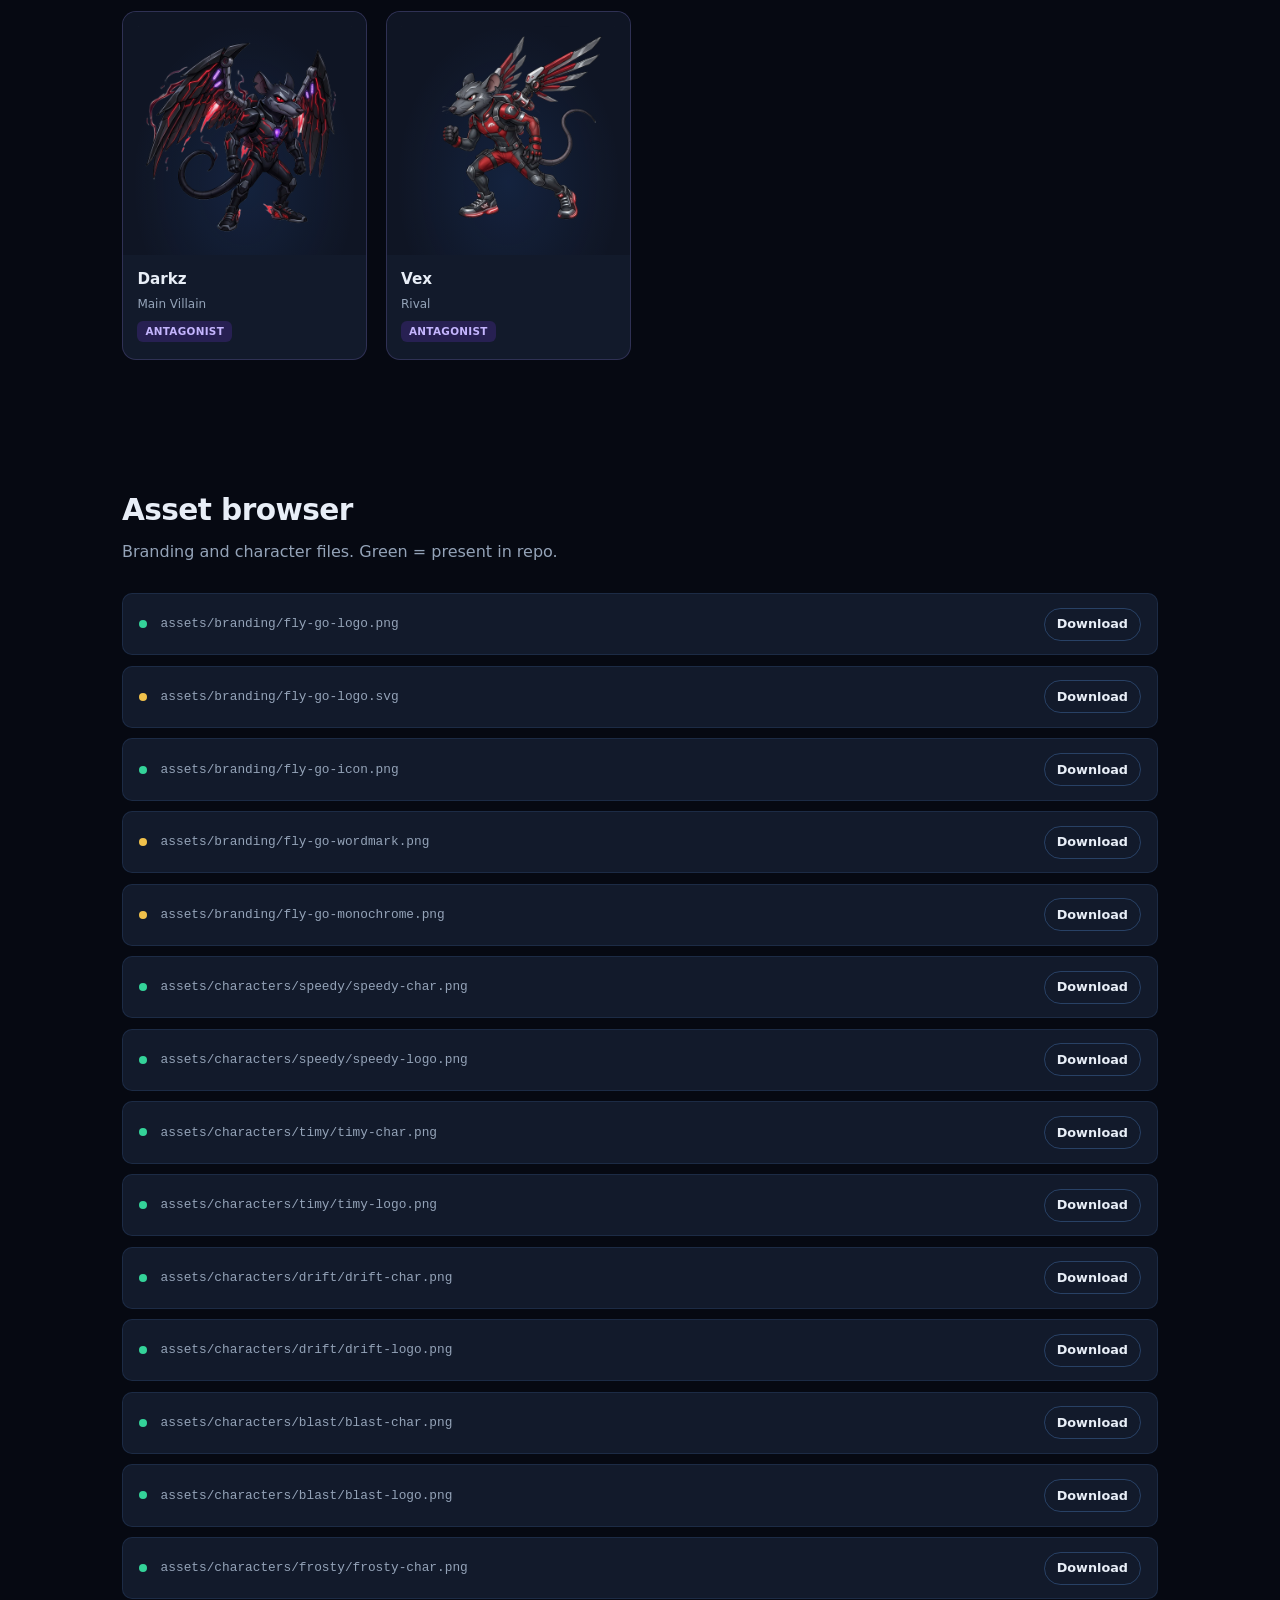
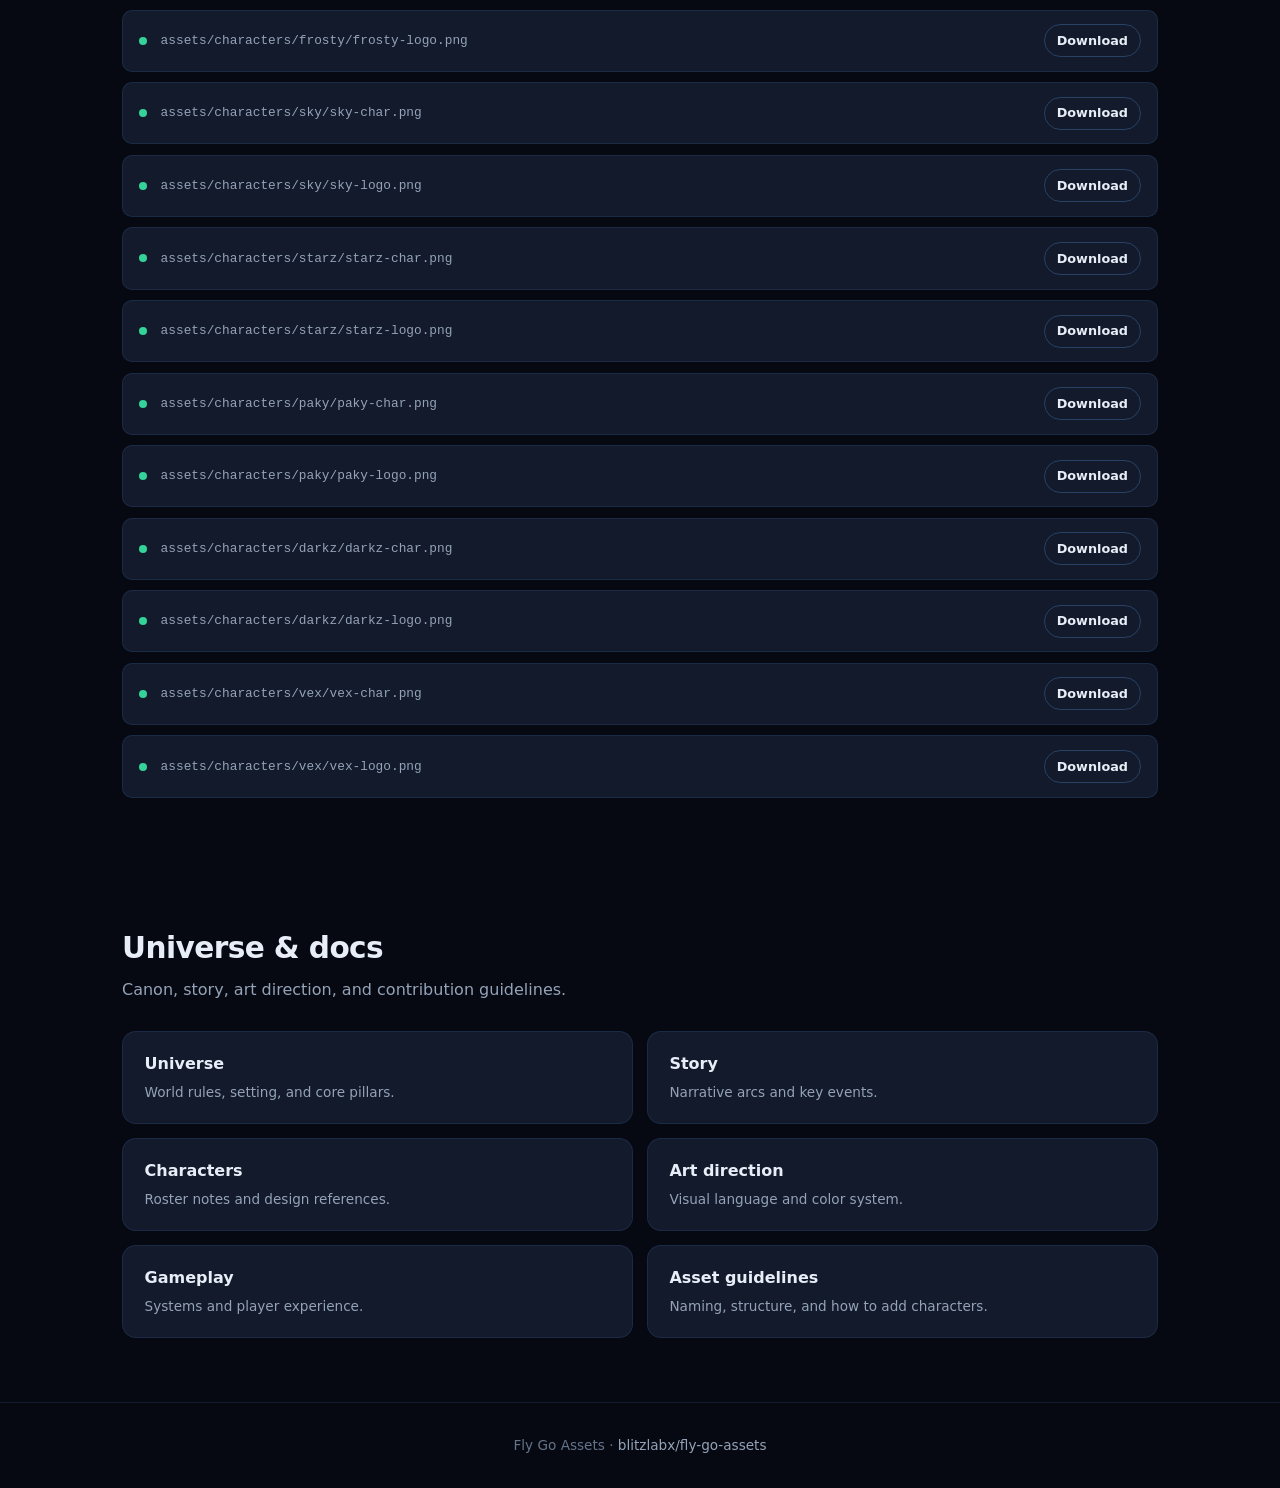
==== commit c7cbb04e: "Remove pending-images notice — official art is live" ====
--- a/index.html
+++ b/index.html
@@ -47,11 +47,6 @@
       </div>
     </section>
 
-    <div class="notice" role="status">
-      <strong>Images:</strong> Official PNG artwork is ready to commit. After the image package is pushed to
-      <code>assets/branding/</code> and <code>assets/characters/</code>, the logo and gallery load automatically.
-    </div>
-
     <section class="section" id="characters">
       <div class="section-header">
         <h2>Characters</h2>
@@ -72,7 +67,7 @@
     <section class="section" id="assets">
       <div class="section-header">
         <h2>Asset browser</h2>
-        <p>Expected branding and character files. Green = present in repo. Gold = awaiting upload.</p>
+        <p>Branding and character files. Green = present in repo.</p>
       </div>
       <div class="asset-list" id="asset-list"></div>
     </section>
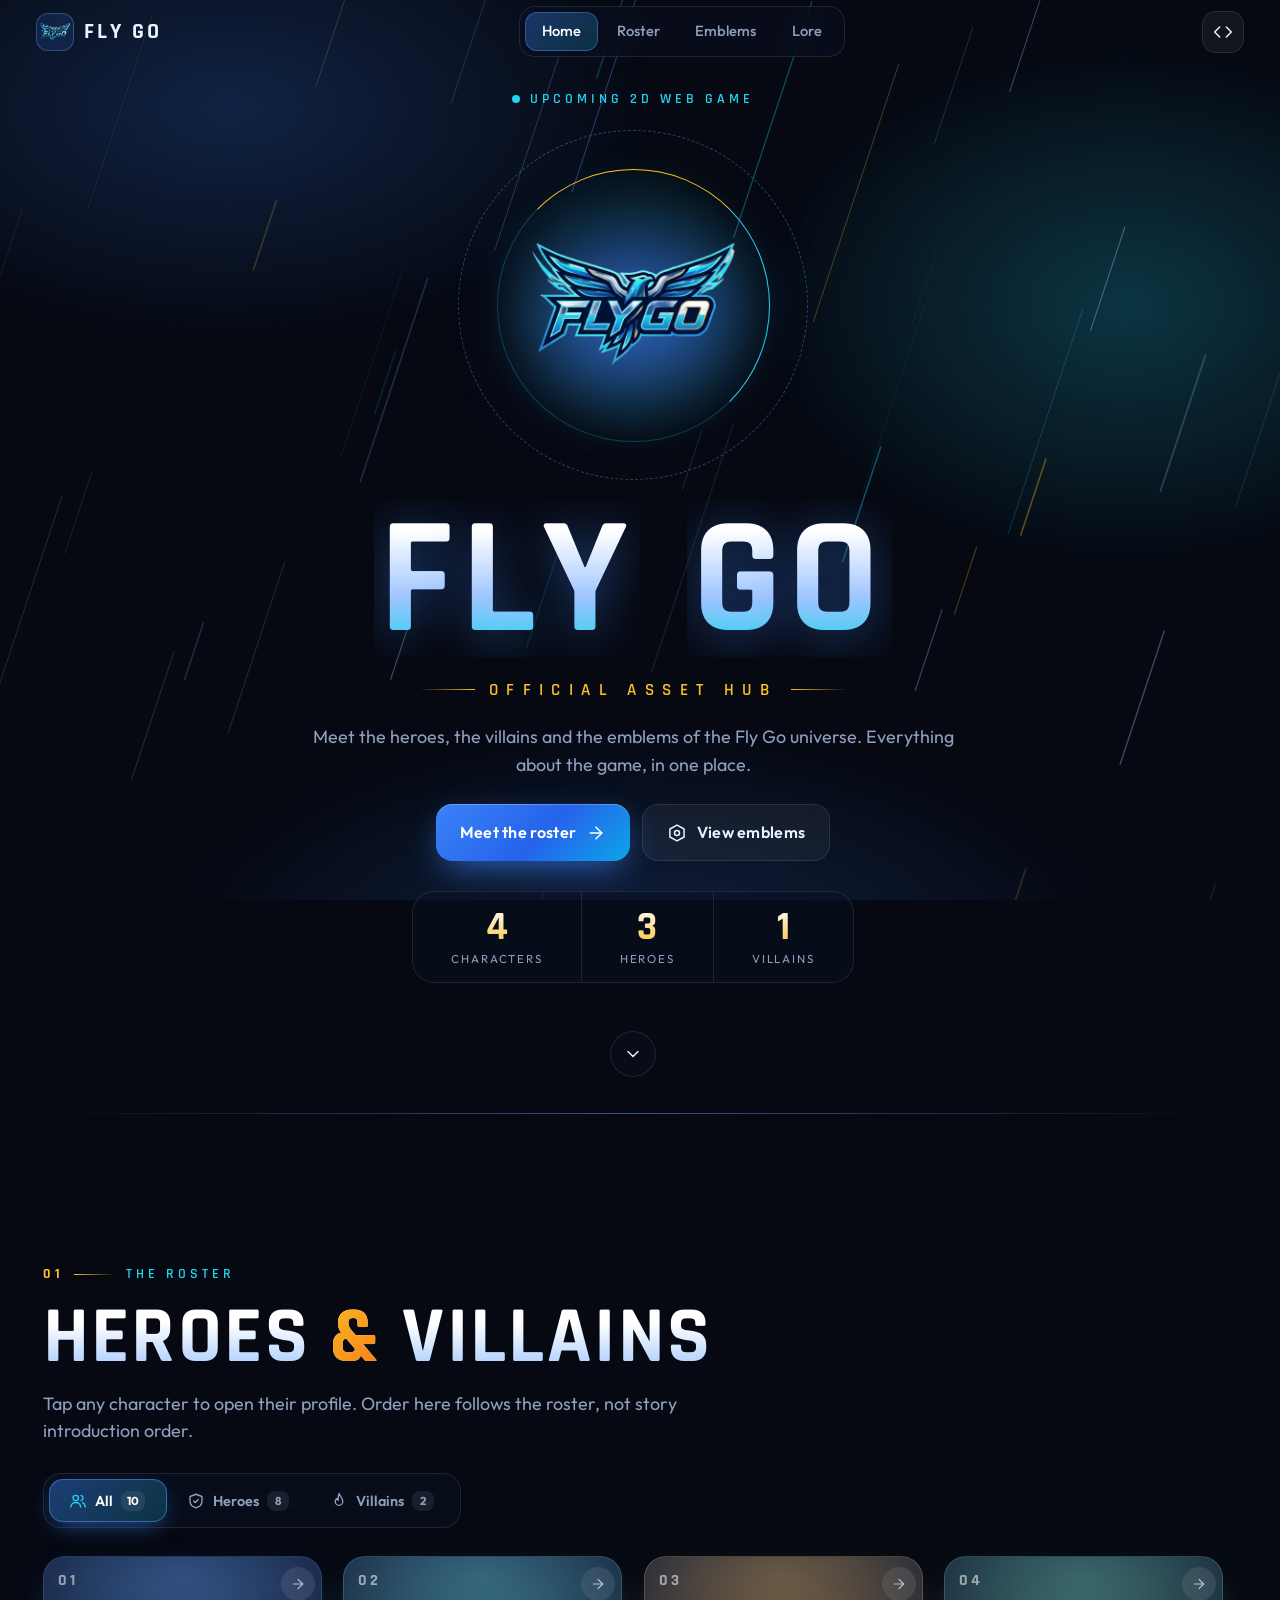
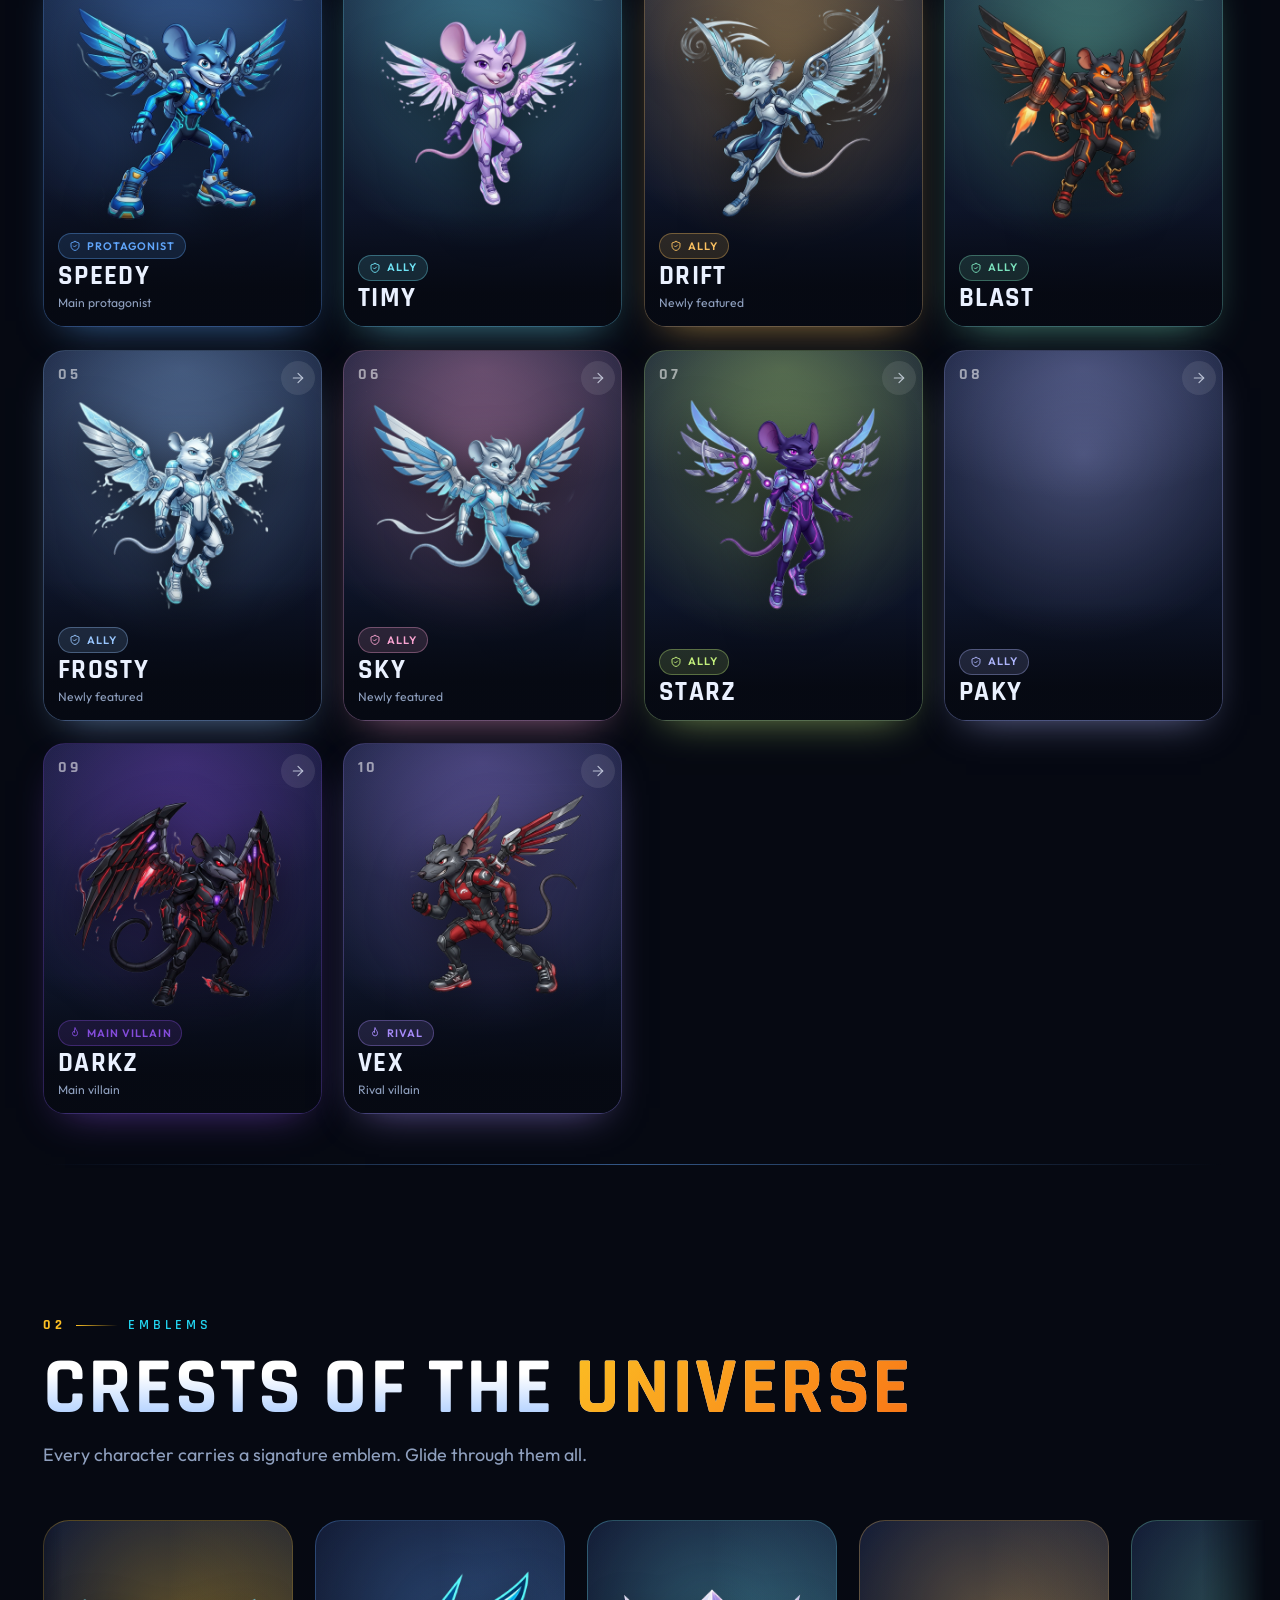
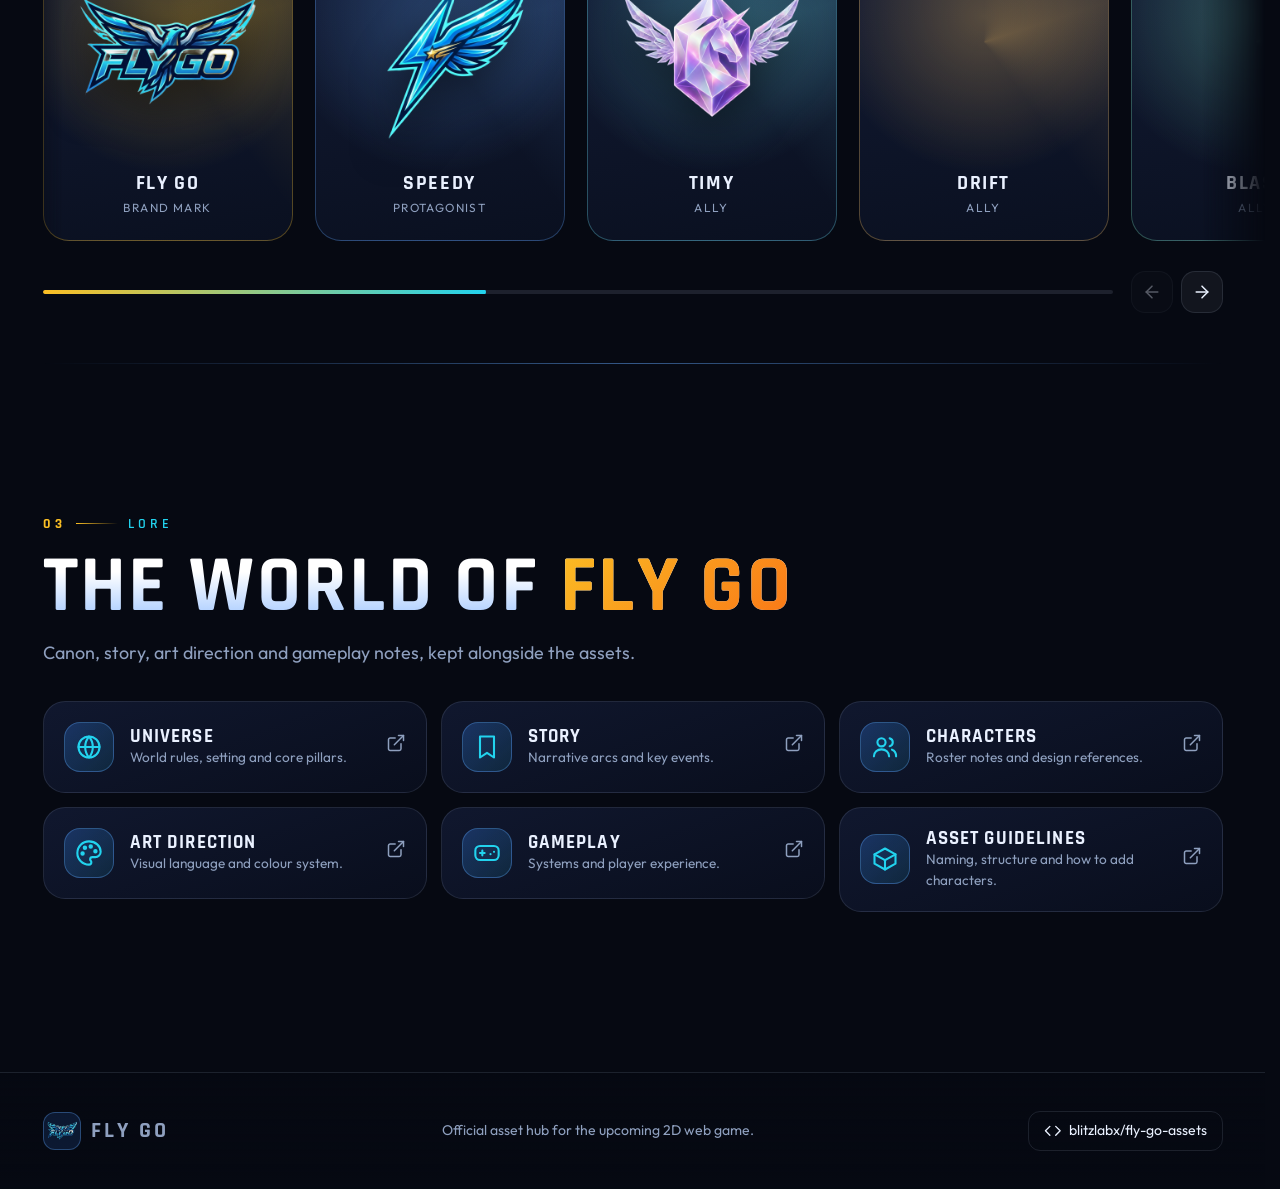
==== commit f46241d4: "Apply premium Fly Go Asset Hub frontend redesign" ====
--- a/index.html
+++ b/index.html
@@ -3,118 +3,207 @@
 <head>
   <meta charset="UTF-8" />
   <meta name="viewport" content="width=device-width, initial-scale=1, viewport-fit=cover" />
-  <meta name="description" content="Official Fly Go Asset Hub — characters, branding, and universe documentation." />
-  <meta name="theme-color" content="#0a0e17" />
-  <title>Fly Go — Asset Hub</title>
+  <title>Fly Go — Official Asset Hub</title>
+  <meta name="description" content="Meet the heroes, villains and emblems of Fly Go, the upcoming 2D web game. The official character and brand showcase." />
+  <meta name="theme-color" content="#060912" />
+  <meta name="color-scheme" content="dark" />
+
+  <meta property="og:type" content="website" />
+  <meta property="og:title" content="Fly Go — Official Asset Hub" />
+  <meta property="og:description" content="Meet the heroes, villains and emblems of the upcoming 2D web game Fly Go." />
+  <meta property="og:image" content="https://blitzlabx.github.io/fly-go-assets/assets/branding/fly-go-logo.png" />
+  <meta name="twitter:card" content="summary_large_image" />
+
+  <link rel="icon" type="image/png" href="assets/branding/fly-go-icon.png" />
+  <link rel="apple-touch-icon" href="assets/branding/fly-go-icon.png" />
+  <link rel="manifest" href="assets/manifest.json" />
+
+  <link rel="preconnect" href="https://fonts.googleapis.com" />
+  <link rel="preconnect" href="https://fonts.gstatic.com" crossorigin />
+  <link href="https://fonts.googleapis.com/css2?family=Outfit:wght@400;500;600&family=Rajdhani:wght@500;600;700&display=swap" rel="stylesheet" />
   <link rel="stylesheet" href="css/styles.css" />
-  <link rel="manifest" href="assets/manifest.json" />
+  <script>document.documentElement.classList.add('js');</script>
 </head>
-<body>
-  <header class="site-header">
-    <a class="brand" href="#home">
-      <span class="brand-mark" aria-hidden="true">FG</span>
-      <span>Fly Go</span>
+<body data-section="home">
+
+  <!-- Icon sprite (all icons are SVG, no emojis) -->
+  <svg width="0" height="0" style="position:absolute" aria-hidden="true" focusable="false">
+    <symbol id="i-home" viewBox="0 0 24 24"><path d="M3 10.5 12 3l9 7.5"/><path d="M5 9.5V20a1 1 0 0 0 1 1h4v-6h4v6h4a1 1 0 0 0 1-1V9.5"/></symbol>
+    <symbol id="i-users" viewBox="0 0 24 24"><circle cx="9" cy="8" r="3.5"/><path d="M2.5 20c0-3.6 2.9-6 6.5-6s6.5 2.4 6.5 6"/><path d="M16 4.6a3.5 3.5 0 0 1 0 6.8"/><path d="M18 14.3c2.2.7 3.5 2.6 3.5 5.7"/></symbol>
+    <symbol id="i-user" viewBox="0 0 24 24"><circle cx="12" cy="8" r="4"/><path d="M4 21c0-4.2 3.6-7 8-7s8 2.8 8 7"/></symbol>
+    <symbol id="i-emblem" viewBox="0 0 24 24"><path d="M12 2.5 20.5 7.2v9.6L12 21.5 3.5 16.8V7.2z"/><circle cx="12" cy="12" r="3"/></symbol>
+    <symbol id="i-book" viewBox="0 0 24 24"><path d="M4 19.5A2.5 2.5 0 0 1 6.5 17H20"/><path d="M6.5 2H20v20H6.5A2.5 2.5 0 0 1 4 19.5v-15A2.5 2.5 0 0 1 6.5 2z"/></symbol>
+    <symbol id="i-code" viewBox="0 0 24 24"><path d="m16 18 6-6-6-6"/><path d="m8 6-6 6 6 6"/></symbol>
+    <symbol id="i-close" viewBox="0 0 24 24"><path d="M18 6 6 18"/><path d="m6 6 12 12"/></symbol>
+    <symbol id="i-left" viewBox="0 0 24 24"><path d="m12 19-7-7 7-7"/><path d="M19 12H5"/></symbol>
+    <symbol id="i-right" viewBox="0 0 24 24"><path d="M5 12h14"/><path d="m12 5 7 7-7 7"/></symbol>
+    <symbol id="i-down" viewBox="0 0 24 24"><path d="m6 9 6 6 6-6"/></symbol>
+    <symbol id="i-bolt" viewBox="0 0 24 24"><path d="M13 2 4 14h7l-1 8 9-12h-7z"/></symbol>
+    <symbol id="i-shield" viewBox="0 0 24 24"><path d="M12 3 4 6v6c0 4.5 3.2 7.8 8 9 4.8-1.2 8-4.5 8-9V6l-8-3z"/><path d="m9 12 2 2 4-4"/></symbol>
+    <symbol id="i-flame" viewBox="0 0 24 24"><path d="M12 2c1 3.5 5 5.5 5 10.5A5 5 0 0 1 7 13c0-2 1-3.2 2-4.2.3 1.3 1 2 2 2.2C10.5 8 11 5 12 2z"/></symbol>
+    <symbol id="i-spark" viewBox="0 0 24 24"><path d="m12 3 1.9 5.1L19 10l-5.1 1.9L12 17l-1.9-5.1L5 10l5.1-1.9z"/><path d="M19 16v4"/><path d="M17 18h4"/></symbol>
+    <symbol id="i-globe" viewBox="0 0 24 24"><circle cx="12" cy="12" r="9"/><path d="M3 12h18"/><path d="M12 3a14 14 0 0 1 0 18 14 14 0 0 1 0-18z"/></symbol>
+    <symbol id="i-palette" viewBox="0 0 24 24"><circle cx="13.5" cy="6.5" r="1"/><circle cx="17.5" cy="10.5" r="1"/><circle cx="8.5" cy="7.5" r="1"/><circle cx="6.5" cy="12.5" r="1"/><path d="M12 2a10 10 0 0 0 0 20c1.1 0 2-.9 2-2 0-.5-.2-1-.5-1.3-.3-.3-.5-.8-.5-1.2 0-1.1.9-2 2-2h2.4a4.6 4.6 0 0 0 4.6-4.6C22 6 17.5 2 12 2z"/></symbol>
+    <symbol id="i-gamepad" viewBox="0 0 24 24"><rect x="2" y="6" width="20" height="12" rx="4"/><path d="M6 12h4"/><path d="M8 10v4"/><path d="M15 13h.01"/><path d="M18 11h.01"/></symbol>
+    <symbol id="i-package" viewBox="0 0 24 24"><path d="M21 8 12 3 3 8v8l9 5 9-5z"/><path d="m3 8 9 5 9-5"/><path d="M12 13v8"/></symbol>
+    <symbol id="i-bookmark" viewBox="0 0 24 24"><path d="M6 3h12v18l-6-4-6 4z"/></symbol>
+    <symbol id="i-ext" viewBox="0 0 24 24"><path d="M15 3h6v6"/><path d="M10 14 21 3"/><path d="M18 13v6a2 2 0 0 1-2 2H5a2 2 0 0 1-2-2V8a2 2 0 0 1 2-2h6"/></symbol>
+  </svg>
+
+  <div class="loader" id="loader" aria-hidden="true">
+    <div class="loader-mark"><svg class="ic"><use href="#i-bolt"/></svg></div>
+    <span>Loading the universe</span>
+    <i class="loader-bar"></i>
+  </div>
+
+  <div class="progress" aria-hidden="true"><i id="progress-bar"></i></div>
+  <div class="aurora" aria-hidden="true"></div>
+  <canvas id="fx" aria-hidden="true"></canvas>
+  <div class="cursor-glow" id="cursor-glow" aria-hidden="true"></div>
+
+  <header class="topbar" id="topbar">
+    <a class="brand" href="#home" aria-label="Fly Go home">
+      <span class="brand-mark"><img class="art" src="assets/branding/fly-go-icon.png" alt="" width="36" height="36" data-fallback="FG" /></span>
+      <span class="brand-name">Fly Go</span>
     </a>
-    <nav aria-label="Primary">
-      <ul class="nav-links">
-        <li><a href="#home">Home</a></li>
-        <li><a href="#characters">Characters</a></li>
-        <li><a href="#assets">Assets</a></li>
-        <li><a href="#universe">Universe</a></li>
-      </ul>
+    <nav class="links" id="links" aria-label="Primary">
+      <i class="ind" id="links-ind"></i>
+      <a href="#home" data-nav="home">Home</a>
+      <a href="#roster" data-nav="roster">Roster</a>
+      <a href="#emblems" data-nav="emblems">Emblems</a>
+      <a href="#lore" data-nav="lore">Lore</a>
     </nav>
-    <button class="nav-toggle" id="nav-toggle" type="button" aria-label="Open menu" aria-expanded="false" aria-controls="nav-drawer">☰</button>
+    <a class="icon-btn" href="https://github.com/blitzlabx/fly-go-assets" target="_blank" rel="noopener" aria-label="Open the repository on GitHub">
+      <svg class="ic"><use href="#i-code"/></svg>
+    </a>
   </header>
 
-  <div class="nav-drawer" id="nav-drawer">
-    <a href="#home">Home</a>
-    <a href="#characters">Characters</a>
-    <a href="#assets">Assets</a>
-    <a href="#universe">Universe</a>
-    <a href="https://github.com/blitzlabx/fly-go-assets" rel="noopener">GitHub</a>
-  </div>
-
-  <main>
-    <section class="hero" id="home">
-      <div class="hero-logo-wrap" id="hero-logo">
-        <div class="hero-logo-fallback" aria-hidden="true">FLY GO</div>
-      </div>
-      <h1>Fly Go <span>Asset Hub</span></h1>
-      <p class="hero-lead">Official home for character art, emblems, branding, and universe canon. Built for speed, clarity, and future expansion.</p>
-      <div class="hero-actions">
-        <a class="btn btn-primary" href="#characters">Meet the roster</a>
-        <a class="btn btn-ghost" href="#assets">Browse assets</a>
-      </div>
-    </section>
-
-    <section class="section" id="characters">
-      <div class="section-header">
-        <h2>Characters</h2>
-        <p>Heroes and antagonists of the Fly Go universe. Website visibility does not define story introduction order.</p>
-      </div>
-
-      <div class="chip-row" role="group" aria-label="Filter characters">
-        <button type="button" class="chip active" data-filter="all">All</button>
-        <button type="button" class="chip" data-filter="hero">Heroes</button>
-        <button type="button" class="chip" data-filter="antagonist">Antagonists</button>
-      </div>
-
-      <div class="char-grid" id="char-grid" aria-live="polite">
-        <!-- Populated by js/app.js -->
-      </div>
-    </section>
-
-    <section class="section" id="assets">
-      <div class="section-header">
-        <h2>Asset browser</h2>
-        <p>Branding and character files. Green = present in repo.</p>
-      </div>
-      <div class="asset-list" id="asset-list"></div>
-    </section>
-
-    <section class="section" id="universe">
-      <div class="section-header">
-        <h2>Universe & docs</h2>
-        <p>Canon, story, art direction, and contribution guidelines.</p>
-      </div>
-      <div class="doc-grid">
-        <a class="doc-card" href="docs/UNIVERSE.md">
-          <h3>Universe</h3>
-          <p>World rules, setting, and core pillars.</p>
-        </a>
-        <a class="doc-card" href="docs/STORY.md">
-          <h3>Story</h3>
-          <p>Narrative arcs and key events.</p>
-        </a>
-        <a class="doc-card" href="docs/CHARACTERS.md">
-          <h3>Characters</h3>
-          <p>Roster notes and design references.</p>
-        </a>
-        <a class="doc-card" href="docs/ART-DIRECTION.md">
-          <h3>Art direction</h3>
-          <p>Visual language and color system.</p>
-        </a>
-        <a class="doc-card" href="docs/GAMEPLAY.md">
-          <h3>Gameplay</h3>
-          <p>Systems and player experience.</p>
-        </a>
-        <a class="doc-card" href="docs/ASSET-GUIDELINES.md">
-          <h3>Asset guidelines</h3>
-          <p>Naming, structure, and how to add characters.</p>
-        </a>
+  <nav class="dock" aria-label="Sections">
+    <a href="#home" data-nav="home"><svg class="ic"><use href="#i-home"/></svg><span>Home</span></a>
+    <a href="#roster" data-nav="roster"><svg class="ic"><use href="#i-users"/></svg><span>Roster</span></a>
+    <a href="#emblems" data-nav="emblems"><svg class="ic"><use href="#i-emblem"/></svg><span>Emblems</span></a>
+    <a href="#lore" data-nav="lore"><svg class="ic"><use href="#i-book"/></svg><span>Lore</span></a>
+  </nav>
+
+  <main id="main">
+
+    <!-- HERO -->
+    <section class="hero" id="home" data-section="home">
+      <div class="hero-inner container" id="hero-inner">
+        <p class="eyebrow reveal"><span class="pulse"></span>Upcoming 2D web game</p>
+
+        <div class="orb" id="orb">
+          <span class="orb-glow"></span>
+          <span class="orb-ring r1"></span>
+          <span class="orb-ring r2"></span>
+          <div class="orb-core">
+            <img class="art" id="hero-logo" src="assets/branding/fly-go-logo.png" alt="Fly Go logo" width="400" height="400" fetchpriority="high" data-fallback="FG" />
+          </div>
+        </div>
+
+        <h1 class="title" aria-label="Fly Go">
+          <span class="word" aria-hidden="true"><span class="ch" style="--i:0">F</span><span class="ch" style="--i:1">L</span><span class="ch" style="--i:2">Y</span></span>
+          <span class="word" aria-hidden="true"><span class="ch" style="--i:3">G</span><span class="ch" style="--i:4">O</span></span>
+        </h1>
+        <p class="sub reveal" style="--d:500ms"><span>Official Asset Hub</span></p>
+
+        <p class="lead reveal" style="--d:650ms">Meet the heroes, the villains and the emblems of the Fly Go universe. Everything about the game, in one place.</p>
+
+        <div class="cta reveal" style="--d:800ms">
+          <a class="btn primary" href="#roster"><span>Meet the roster</span><svg class="ic"><use href="#i-right"/></svg></a>
+          <a class="btn ghost" href="#emblems"><svg class="ic"><use href="#i-emblem"/></svg><span>View emblems</span></a>
+        </div>
+
+        <div class="stats reveal" style="--d:950ms" id="stats">
+          <div class="stat"><b data-count="all">0</b><span>Characters</span></div>
+          <div class="stat"><b data-count="hero">0</b><span>Heroes</span></div>
+          <div class="stat"><b data-count="antagonist">0</b><span>Villains</span></div>
+        </div>
+      </div>
+      <a class="cue" href="#roster" aria-label="Scroll to the roster"><svg class="ic"><use href="#i-down"/></svg></a>
+    </section>
+
+    <!-- ROSTER -->
+    <section class="section" id="roster" data-section="roster">
+      <div class="container">
+        <header class="sec-head">
+          <p class="eyebrow reveal"><b>01</b><i></i>The roster</p>
+          <h2 class="reveal" style="--d:80ms">Heroes <em>&amp;</em> Villains</h2>
+          <p class="lead reveal" style="--d:160ms">Tap any character to open their profile. Order here follows the roster, not story introduction order.</p>
+        </header>
+
+        <div class="seg reveal" id="seg" role="group" aria-label="Filter characters" style="--d:220ms">
+          <i class="seg-ind" id="seg-ind"></i>
+          <button type="button" class="on" data-filter="all" aria-pressed="true"><svg class="ic"><use href="#i-users"/></svg><span>All</span><b id="n-all">0</b></button>
+          <button type="button" data-filter="hero" aria-pressed="false"><svg class="ic"><use href="#i-shield"/></svg><span>Heroes</span><b id="n-hero">0</b></button>
+          <button type="button" data-filter="antagonist" aria-pressed="false"><svg class="ic"><use href="#i-flame"/></svg><span>Villains</span><b id="n-antagonist">0</b></button>
+        </div>
+
+        <div class="grid" id="grid" aria-live="polite"></div>
+      </div>
+    </section>
+
+    <!-- EMBLEMS -->
+    <section class="section" id="emblems" data-section="emblems">
+      <div class="container">
+        <header class="sec-head">
+          <p class="eyebrow reveal"><b>02</b><i></i>Emblems</p>
+          <h2 class="reveal" style="--d:80ms">Crests of the <em>Universe</em></h2>
+          <p class="lead reveal" style="--d:160ms">Every character carries a signature emblem. Glide through them all.</p>
+        </header>
+      </div>
+
+      <div class="rail-wrap reveal" style="--d:200ms">
+        <div class="rail" id="rail" tabindex="0" aria-label="Character emblems, scroll sideways"></div>
+      </div>
+
+      <div class="container rail-ctl">
+        <div class="rail-track" aria-hidden="true"><i id="rail-bar"></i></div>
+        <div class="rail-btns">
+          <button type="button" class="icon-btn" id="rail-prev" aria-label="Scroll emblems left"><svg class="ic"><use href="#i-left"/></svg></button>
+          <button type="button" class="icon-btn" id="rail-next" aria-label="Scroll emblems right"><svg class="ic"><use href="#i-right"/></svg></button>
+        </div>
+      </div>
+    </section>
+
+    <!-- LORE -->
+    <section class="section" id="lore" data-section="lore">
+      <div class="container">
+        <header class="sec-head">
+          <p class="eyebrow reveal"><b>03</b><i></i>Lore</p>
+          <h2 class="reveal" style="--d:80ms">The World of <em>Fly Go</em></h2>
+          <p class="lead reveal" style="--d:160ms">Canon, story, art direction and gameplay notes, kept alongside the assets.</p>
+        </header>
+        <div class="docs" id="docs"></div>
       </div>
     </section>
   </main>
 
-  <footer class="site-footer">
-    <p>Fly Go Assets · <a href="https://github.com/blitzlabx/fly-go-assets">blitzlabx/fly-go-assets</a></p>
+  <footer class="footer" id="footer">
+    <div class="container foot">
+      <a class="brand" href="#home" aria-label="Back to top">
+        <span class="brand-mark"><img class="art" src="assets/branding/fly-go-icon.png" alt="" width="36" height="36" loading="lazy" data-fallback="FG" /></span>
+        <span class="brand-name">Fly Go</span>
+      </a>
+      <p>Official asset hub for the upcoming 2D web game.</p>
+      <a class="foot-link" href="https://github.com/blitzlabx/fly-go-assets" target="_blank" rel="noopener"><svg class="ic"><use href="#i-code"/></svg>blitzlabx/fly-go-assets</a>
+    </div>
   </footer>
 
+  <!-- Character sheet -->
   <div class="overlay" id="overlay"></div>
-  <div class="panel" id="detail-panel" role="dialog" aria-modal="true" aria-label="Character details">
-    <button type="button" class="panel-close" id="panel-close" aria-label="Close">×</button>
-    <div id="panel-content"></div>
-  </div>
+  <aside class="sheet" id="sheet" role="dialog" aria-modal="true" aria-labelledby="sheet-title" aria-hidden="true">
+    <div class="sheet-top" id="sheet-top"><span class="grip"></span></div>
+    <button type="button" class="icon-btn sheet-close" id="sheet-close" aria-label="Close profile"><svg class="ic"><use href="#i-close"/></svg></button>
+    <div class="sheet-scroll" id="sheet-scroll"><div id="sheet-content"></div></div>
+    <div class="sheet-nav">
+      <button type="button" class="nav-btn" id="sheet-prev" aria-label="Previous character"><svg class="ic"><use href="#i-left"/></svg><span id="prev-name"></span></button>
+      <span class="count" id="sheet-count"></span>
+      <button type="button" class="nav-btn next" id="sheet-next" aria-label="Next character"><span id="next-name"></span><svg class="ic"><use href="#i-right"/></svg></button>
+    </div>
+  </aside>
+
+  <noscript><p style="position:relative;z-index:5;padding:120px 24px;text-align:center;color:#8fa0bf">Fly Go Asset Hub needs JavaScript to load the character roster.</p></noscript>
 
   <script src="js/app.js" defer></script>
 </body>
--- a/css/styles.css
+++ b/css/styles.css
@@ -1,725 +1,363 @@
-/* Fly Go Asset Hub — Design System
-   Palette: midnight navy, electric blue, cyan, white, restrained golden-yellow
-*/
+/* ==========================================================================
+   Fly Go — Asset Hub
+   Premium heroic dark UI. Mobile first. No emojis, SVG icons only.
+   ========================================================================== */
+
+@property --t1 { syntax: '<color>'; inherits: true; initial-value: #3b82f6; }
+@property --t2 { syntax: '<color>'; inherits: true; initial-value: #22d3ee; }
 
 :root {
-  --bg-deep: #060912;
-  --bg: #0a0e17;
-  --bg-elevated: #0f1524;
-  --bg-card: #121a2b;
-  --bg-card-hover: #182238;
-  --border: rgba(96, 165, 250, 0.12);
-  --border-strong: rgba(96, 165, 250, 0.28);
-
-  --text: #e8eef7;
-  --text-muted: #94a3b8;
-  --text-dim: #64748b;
-
+  --bg: #060912;
+  --bg-2: #0a1020;
+  --ink: #eaf1ff;
+  --mute: #8fa0bf;
+  --line: rgba(148, 163, 184, .16);
   --blue: #3b82f6;
-  --blue-bright: #60a5fa;
   --cyan: #22d3ee;
-  --gold: #f0c14b;
-  --gold-soft: rgba(240, 193, 75, 0.15);
-
-  --radius: 14px;
-  --radius-sm: 10px;
-  --radius-lg: 20px;
-  --shadow: 0 12px 40px rgba(0, 0, 0, 0.45);
-  --font: "Segoe UI", system-ui, -apple-system, BlinkMacSystemFont, sans-serif;
-  --mono: ui-monospace, "Cascadia Code", "SF Mono", Menlo, monospace;
-
-  --nav-h: 64px;
-  --ease: cubic-bezier(0.22, 1, 0.36, 1);
+  --gold: #fbbf24;
+  --violet: #8b5cf6;
+  --g: #60a5fa;
+  --g-rgb: 96, 165, 250;
+  --ease: cubic-bezier(.22, 1, .36, 1);
+  --ease-io: cubic-bezier(.65, 0, .35, 1);
+  --r: 22px;
+  --top-h: 64px;
+  --font-d: 'Rajdhani', 'Chakra Petch', 'Segoe UI', system-ui, sans-serif;
+  --font-b: 'Outfit', system-ui, -apple-system, 'Segoe UI', sans-serif;
 }
 
 *, *::before, *::after { box-sizing: border-box; margin: 0; padding: 0; }
-
-html {
-  scroll-behavior: smooth;
-  -webkit-text-size-adjust: 100%;
-}
-
+html { scroll-behavior: auto; -webkit-text-size-adjust: 100%; scrollbar-gutter: stable; background: var(--bg); }
+html.lock { overflow: hidden; }
+body {
+  --t1: #3b82f6; --t2: #22d3ee;
+  font-family: var(--font-b);
+  background: var(--bg);
+  color: var(--ink);
+  line-height: 1.55;
+  overflow-x: hidden;
+  min-height: 100svh;
+  -webkit-font-smoothing: antialiased;
+  transition: --t1 1.4s ease, --t2 1.4s ease;
+}
+body[data-section='roster']  { --t1: #6366f1; --t2: #3b82f6; }
+body[data-section='emblems'] { --t1: #f59e0b; --t2: #3b82f6; }
+body[data-section='lore']    { --t1: #22d3ee; --t2: #8b5cf6; }
+
+img { display: block; max-width: 100%; }
+button { font: inherit; color: inherit; background: none; border: 0; cursor: pointer; -webkit-tap-highlight-color: transparent; }
+a { color: inherit; text-decoration: none; -webkit-tap-highlight-color: transparent; }
+ul { list-style: none; }
+:focus-visible { outline: 2px solid var(--cyan); outline-offset: 3px; border-radius: 10px; }
+::selection { background: rgba(59, 130, 246, .5); }
+
+.ic { width: 1.25em; height: 1.25em; flex: none; fill: none; stroke: currentColor; stroke-width: 1.8; stroke-linecap: round; stroke-linejoin: round; }
+.container { width: min(1180px, 100% - clamp(36px, 10vw, 80px)); margin-inline: auto; }
+
+/* ---------- Ambient layers ---------- */
+.aurora {
+  position: fixed; inset: 0; z-index: 0; pointer-events: none;
+  background:
+    radial-gradient(48% 38% at 18% 12%, var(--t1), transparent 70%),
+    radial-gradient(42% 42% at 88% 34%, var(--t2), transparent 70%),
+    radial-gradient(55% 40% at 50% 108%, var(--t1), transparent 70%);
+  opacity: .22;
+}
+.aurora::after {
+  content: ''; position: absolute; inset: 0; opacity: .5;
+  background-image: linear-gradient(rgba(148, 163, 184, .06) 1px, transparent 1px), linear-gradient(90deg, rgba(148, 163, 184, .06) 1px, transparent 1px);
+  background-size: 56px 56px;
+  -webkit-mask-image: radial-gradient(70% 60% at 50% 30%, #000, transparent 85%);
+  mask-image: radial-gradient(70% 60% at 50% 30%, #000, transparent 85%);
+}
+#fx { position: fixed; inset: 0; width: 100%; height: 100%; z-index: 0; pointer-events: none; }
+.cursor-glow {
+  position: fixed; left: 0; top: 0; width: 420px; height: 420px; margin: -210px 0 0 -210px; z-index: 0; pointer-events: none;
+  background: radial-gradient(circle, rgba(59, 130, 246, .16), transparent 65%);
+  opacity: 0; transition: opacity .6s; will-change: transform;
+}
+.cursor-glow.on { opacity: 1; }
+
+.progress { position: fixed; inset: 0 0 auto 0; height: 3px; z-index: 120; pointer-events: none; }
+.progress i { display: block; height: 100%; transform-origin: 0 50%; transform: scaleX(0); background: linear-gradient(90deg, var(--blue), var(--cyan), var(--gold)); box-shadow: 0 0 14px rgba(34, 211, 238, .8); }
+
+/* ---------- Loader ---------- */
+.loader {
+  position: fixed; inset: 0; z-index: 200; display: grid; place-content: center; justify-items: center; gap: 18px;
+  background: var(--bg); color: var(--mute); font-family: var(--font-d); letter-spacing: .3em; text-transform: uppercase; font-size: .82rem;
+  transition: opacity .7s var(--ease-io), visibility 0s .7s, transform .7s var(--ease-io);
+}
+.loader.done { opacity: 0; visibility: hidden; transform: scale(1.04); pointer-events: none; }
+.loader-mark { width: 74px; height: 74px; display: grid; place-items: center; border-radius: 22px; color: #fff; font-size: 2rem; background: linear-gradient(135deg, var(--blue), var(--cyan)); box-shadow: 0 0 60px rgba(59, 130, 246, .7); animation: breathe 1.4s ease-in-out infinite; }
+.loader-bar { width: 140px; height: 3px; border-radius: 3px; background: rgba(148, 163, 184, .18); position: relative; overflow: hidden; }
+.loader-bar::after { content: ''; position: absolute; inset: 0; width: 40%; background: linear-gradient(90deg, transparent, var(--cyan), transparent); animation: slide 1.1s linear infinite; }
+
+/* ---------- Top bar ---------- */
+.topbar {
+  position: fixed; inset: 0 0 auto 0; z-index: 70;
+  height: calc(var(--top-h) + env(safe-area-inset-top));
+  padding: env(safe-area-inset-top) clamp(16px, 4vw, 36px) 0;
+  display: flex; align-items: center; justify-content: space-between; gap: 16px;
+  border-bottom: 1px solid transparent;
+  transition: transform .6s var(--ease), background .4s, border-color .4s, backdrop-filter .4s;
+}
+.topbar.solid { background: rgba(6, 9, 18, .72); -webkit-backdrop-filter: blur(16px) saturate(1.4); backdrop-filter: blur(16px) saturate(1.4); border-color: var(--line); }
+.topbar.hide { transform: translateY(-100%); }
+.brand { display: inline-flex; align-items: center; gap: 10px; }
+.brand-mark { width: 38px; height: 38px; border-radius: 12px; display: grid; place-items: center; overflow: hidden; background: rgba(59, 130, 246, .14); border: 1px solid rgba(96, 165, 250, .35); }
+.brand-mark img { width: 100%; height: 100%; object-fit: cover; }
+.brand-mark .mono { width: 100%; border-radius: 0; border: 0; font-size: .9rem; background: none; }
+.brand-name { font-family: var(--font-d); font-weight: 700; font-size: 1.35rem; letter-spacing: .14em; text-transform: uppercase; }
+
+.links { position: relative; display: none; gap: 2px; padding: 5px; border-radius: 16px; background: rgba(10, 16, 32, .6); border: 1px solid var(--line); -webkit-backdrop-filter: blur(12px); backdrop-filter: blur(12px); }
+.links a { position: relative; z-index: 1; padding: .5rem 1.05rem; border-radius: 12px; font-weight: 500; font-size: .92rem; color: var(--mute); transition: color .3s; }
+.links a:hover, .links a.active { color: #fff; }
+.links .ind { position: absolute; z-index: 0; top: 5px; bottom: 5px; left: 0; width: 0; border-radius: 12px; background: linear-gradient(135deg, rgba(59, 130, 246, .35), rgba(34, 211, 238, .18)); border: 1px solid rgba(96, 165, 250, .35); transition: transform .55s var(--ease), width .55s var(--ease); }
+@media (min-width: 820px) { .links { display: flex; } }
+
+.icon-btn { width: 42px; height: 42px; flex: none; display: inline-grid; place-items: center; border-radius: 14px; background: rgba(255, 255, 255, .05); border: 1px solid var(--line); color: var(--ink); transition: transform .35s var(--ease), background .3s, border-color .3s, opacity .3s; }
+.icon-btn:hover { background: rgba(59, 130, 246, .2); border-color: rgba(96, 165, 250, .5); }
+.icon-btn:active { transform: scale(.92); }
+.icon-btn:disabled { opacity: .35; pointer-events: none; }
+
+/* ---------- Mobile dock ---------- */
+.dock {
+  position: fixed; left: 50%; bottom: calc(10px + env(safe-area-inset-bottom)); z-index: 75; display: none; gap: 4px; padding: 6px;
+  transform: translateX(-50%); border-radius: 26px; background: rgba(10, 15, 30, .8);
+  -webkit-backdrop-filter: blur(18px) saturate(1.5); backdrop-filter: blur(18px) saturate(1.5);
+  border: 1px solid var(--line); box-shadow: 0 20px 44px -10px rgba(0, 0, 0, .7);
+  transition: transform .6s var(--ease);
+}
+@media (max-width: 819px) { .dock { display: flex; } }
+.dock a { display: grid; justify-items: center; gap: 3px; width: 70px; padding: 9px 0 8px; border-radius: 20px; color: var(--mute); font-size: .66rem; font-weight: 600; letter-spacing: .05em; text-transform: uppercase; transition: color .3s, background .4s; }
+.dock a .ic { width: 22px; height: 22px; transition: transform .5s var(--ease), color .3s; }
+.dock a.active { color: #fff; background: linear-gradient(180deg, rgba(59, 130, 246, .3), rgba(59, 130, 246, .06)); box-shadow: inset 0 1px 0 rgba(255, 255, 255, .12); }
+.dock a.active .ic { color: var(--cyan); transform: translateY(-2px) scale(1.15); }
+.dock a:active { transform: scale(.94); }
+html.lock .dock { transform: translate(-50%, 160%); }
+
+/* ---------- Buttons ---------- */
+.btn { position: relative; overflow: hidden; display: inline-flex; align-items: center; justify-content: center; gap: .6rem; padding: .95rem 1.5rem; border-radius: 16px; font-weight: 600; letter-spacing: .02em; transition: transform .35s var(--ease), box-shadow .35s, background .3s, border-color .3s; }
+.btn .ic { transition: transform .35s var(--ease); }
+.btn:hover .ic:last-child { transform: translateX(4px); }
+.btn:active { transform: scale(.96); }
+.btn.primary { color: #fff; background: linear-gradient(135deg, var(--blue), #2563eb 55%, #0ea5e9); box-shadow: 0 12px 34px -8px rgba(59, 130, 246, .75), inset 0 1px 0 rgba(255, 255, 255, .25); }
+.btn.primary::after { content: ''; position: absolute; inset: 0; background: linear-gradient(110deg, transparent 30%, rgba(255, 255, 255, .35) 50%, transparent 70%); transform: translateX(-120%); animation: sweep 3.8s ease-in-out infinite 1.5s; }
+.btn.primary:hover { box-shadow: 0 16px 44px -6px rgba(34, 211, 238, .6), inset 0 1px 0 rgba(255, 255, 255, .3); }
+.btn.ghost { background: rgba(255, 255, 255, .05); border: 1px solid var(--line); -webkit-backdrop-filter: blur(8px); backdrop-filter: blur(8px); }
+.btn.ghost:hover { border-color: rgba(96, 165, 250, .55); background: rgba(59, 130, 246, .14); }
+
+/* ---------- Reveal system ---------- */
+html.js .reveal { opacity: 0; transform: translateY(30px); transition: opacity .9s var(--ease), transform .9s var(--ease); transition-delay: var(--d, 0ms); }
+html.js .reveal.in { opacity: 1; transform: none; }
+html.js .art { opacity: 0; transition: opacity .6s ease; }
+html.js .art.ld { opacity: 1; }
+
+/* ---------- Hero ---------- */
+.hero { position: relative; z-index: 1; min-height: 100svh; display: grid; align-items: center; padding: calc(var(--top-h) + 24px) 0 130px; text-align: center; overflow: clip; }
+.hero-inner { display: flex; flex-direction: column; align-items: center; gap: clamp(12px, 2.6vw, 20px); transform: translateY(calc(var(--p, 0) * -50px)); opacity: calc(1 - var(--p, 0) * 1.15); will-change: transform, opacity; }
+
+.eyebrow { display: inline-flex; align-items: center; gap: 10px; font-family: var(--font-d); font-weight: 600; font-size: .9rem; letter-spacing: .28em; text-transform: uppercase; color: var(--cyan); }
+.pulse { width: 8px; height: 8px; border-radius: 50%; background: var(--cyan); box-shadow: 0 0 0 0 rgba(34, 211, 238, .7); animation: ping 2s infinite; }
+.eyebrow b { color: var(--gold); font-weight: 700; }
+.eyebrow i { width: 42px; height: 1px; background: linear-gradient(90deg, var(--gold), transparent); }
+
+.orb { --ox: 0px; --oy: 0px; position: relative; width: clamp(190px, 52vw, 350px); aspect-ratio: 1; display: grid; place-items: center; transform: translateY(calc(var(--p, 0) * 70px)) scale(calc(1 - var(--p, 0) * .18)); }
+.orb-core { width: 70%; aspect-ratio: 1; translate: var(--ox) var(--oy); transition: translate .5s var(--ease); animation: float 6s ease-in-out infinite; filter: drop-shadow(0 22px 40px rgba(59, 130, 246, .6)); }
+.orb-core img, .orb-core .mono { width: 100%; height: 100%; object-fit: contain; }
+.orb-ring { position: absolute; inset: 0; border-radius: 50%; border: 1px dashed rgba(96, 165, 250, .4); animation: spin 22s linear infinite; }
+.orb-ring.r2 { inset: 11%; border: 1px solid rgba(34, 211, 238, .25); border-top-color: var(--gold); border-right-color: var(--cyan); animation: spin 14s linear infinite reverse; }
+.orb-glow { position: absolute; inset: 10%; border-radius: 50%; background: radial-gradient(circle, rgba(59, 130, 246, .6), rgba(34, 211, 238, .12) 55%, transparent 70%); filter: blur(18px); animation: breathe 4.5s ease-in-out infinite; }
+
+.title { display: flex; flex-direction: column; align-items: center; font-family: var(--font-d); font-weight: 700; text-transform: uppercase; line-height: .86; letter-spacing: .04em; font-size: clamp(4rem, 22vw, 10rem); }
+.word { display: inline-flex; overflow: hidden; padding: .06em .03em .02em; }
+.ch { display: inline-block; background: linear-gradient(180deg, #fff 15%, #9cc4ff 62%, #22d3ee); -webkit-background-clip: text; background-clip: text; color: transparent; filter: drop-shadow(0 6px 24px rgba(59, 130, 246, .45)); }
+html.js .ch { transform: translateY(115%) rotate(6deg); }
+html.js.ready .ch { animation: chIn 1s var(--ease) both; animation-delay: calc(.3s + var(--i) * .08s); }
+@media (min-width: 720px) { .title { flex-direction: row; gap: .28em; font-size: clamp(6rem, 13vw, 10.5rem); } }
+
+.sub { display: flex; align-items: center; gap: 14px; font-family: var(--font-d); font-weight: 600; letter-spacing: .5em; text-transform: uppercase; font-size: clamp(.78rem, 2.8vw, 1.05rem); color: var(--gold); }
+.sub::before, .sub::after { content: ''; width: clamp(20px, 8vw, 56px); height: 1px; background: linear-gradient(90deg, transparent, var(--gold)); }
+.sub::after { transform: scaleX(-1); }
+.lead { max-width: 56ch; color: var(--mute); font-size: clamp(.98rem, 2.6vw, 1.12rem); }
+.cta { display: flex; flex-wrap: wrap; justify-content: center; gap: 12px; margin-top: 6px; }
+
+.stats { display: flex; margin-top: 10px; border-radius: 22px; border: 1px solid var(--line); background: rgba(10, 16, 32, .55); -webkit-backdrop-filter: blur(12px); backdrop-filter: blur(12px); }
+.stat { display: grid; padding: 14px clamp(18px, 5vw, 38px); }
+.stat + .stat { border-left: 1px solid var(--line); }
+.stat b { font-family: var(--font-d); font-weight: 700; font-size: clamp(1.8rem, 6vw, 2.5rem); line-height: 1.1; background: linear-gradient(180deg, #fff, var(--gold)); -webkit-background-clip: text; background-clip: text; color: transparent; }
+.stat span { font-size: .72rem; letter-spacing: .16em; text-transform: uppercase; color: var(--mute); }
+
+.cue { position: absolute; left: 50%; bottom: 104px; translate: -50% 0; width: 46px; height: 46px; display: grid; place-items: center; border-radius: 50%; border: 1px solid var(--line); background: rgba(10, 16, 32, .5); animation: bob 2.2s ease-in-out infinite; transition: opacity .4s; }
+@media (min-width: 820px) { .cue { bottom: 36px; } }
+
+/* ---------- Sections ---------- */
+.section { position: relative; z-index: 1; padding: clamp(80px, 13vw, 150px) 0 clamp(20px, 5vw, 50px); }
+.section::before { content: ''; position: absolute; top: 0; left: 50%; width: min(1180px, 100% - 40px); height: 1px; translate: -50% 0; background: linear-gradient(90deg, transparent, rgba(96, 165, 250, .5), transparent); }
+.sec-head { display: grid; gap: 14px; justify-items: start; }
+.sec-head h2 { font-family: var(--font-d); font-weight: 700; text-transform: uppercase; letter-spacing: .03em; line-height: .95; font-size: clamp(2.5rem, 9vw, 5rem); background: linear-gradient(180deg, #fff 30%, #9cc4ff); -webkit-background-clip: text; background-clip: text; color: transparent; }
+.sec-head h2 em { font-style: normal; background: linear-gradient(135deg, var(--gold), #f97316); -webkit-background-clip: text; background-clip: text; color: transparent; }
+
+/* ---------- Segmented filter ---------- */
+.seg { position: relative; display: inline-flex; margin-top: 28px; padding: 5px; border-radius: 18px; background: rgba(10, 16, 32, .65); border: 1px solid var(--line); -webkit-backdrop-filter: blur(12px); backdrop-filter: blur(12px); max-width: 100%; }
+.seg button { position: relative; z-index: 1; display: inline-flex; align-items: center; gap: 8px; padding: .65rem clamp(.8rem, 3vw, 1.3rem); border-radius: 14px; font-weight: 600; font-size: .9rem; color: var(--mute); transition: color .3s; }
+.seg button b { min-width: 22px; padding: 1px 6px; border-radius: 8px; background: rgba(255, 255, 255, .08); font-size: .72rem; text-align: center; }
+.seg button.on { color: #fff; }
+.seg button.on .ic { color: var(--cyan); }
+.seg-ind { position: absolute; z-index: 0; top: 5px; bottom: 5px; left: 0; width: 0; border-radius: 14px; background: linear-gradient(135deg, rgba(59, 130, 246, .42), rgba(34, 211, 238, .2)); border: 1px solid rgba(96, 165, 250, .45); box-shadow: 0 8px 24px -8px rgba(59, 130, 246, .7); transition: transform .55s var(--ease), width .55s var(--ease); }
+@media (max-width: 420px) { .seg button .ic { display: none; } }
+
+/* ---------- Character grid ---------- */
+.grid { display: grid; grid-template-columns: repeat(2, 1fr); gap: clamp(10px, 2.4vw, 22px); margin-top: 28px; transition: opacity .22s ease, transform .3s var(--ease); }
+.grid.out { opacity: 0; transform: scale(.975) translateY(8px); }
+@media (min-width: 640px) { .grid { grid-template-columns: repeat(3, 1fr); } }
+@media (min-width: 980px) { .grid { grid-template-columns: repeat(4, 1fr); } }
+
+.card {
+  position: relative; display: block; width: 100%; aspect-ratio: 3 / 4; border-radius: var(--r); overflow: hidden; text-align: left; isolation: isolate;
+  border: 1px solid rgba(var(--g-rgb), .28);
+  background: radial-gradient(110% 80% at 50% 28%, rgba(var(--g-rgb), .34), transparent 64%), linear-gradient(170deg, #131c36, #0a1020);
+  transform: perspective(900px) rotateX(var(--rx, 0deg)) rotateY(var(--ry, 0deg)) translateY(var(--ty, 0px));
+  transition: transform .45s var(--ease), border-color .3s, box-shadow .4s;
+  box-shadow: 0 16px 40px -22px rgba(var(--g-rgb), .7);
+}
+.card::before { content: ''; position: absolute; inset: -30% -30% auto; height: 70%; z-index: -1; background: radial-gradient(closest-side, rgba(var(--g-rgb), .45), transparent); opacity: .5; transition: opacity .4s, transform .8s var(--ease); }
+.card::after { content: ''; position: absolute; inset: 0; z-index: 3; pointer-events: none; opacity: 0; transition: opacity .3s; background: radial-gradient(260px circle at var(--mx, 50%) var(--my, 0%), rgba(255, 255, 255, .15), transparent 60%); }
+@media (hover: hover) and (pointer: fine) {
+  .card:hover { --ty: -8px; border-color: rgba(var(--g-rgb), .7); box-shadow: 0 30px 60px -20px rgba(var(--g-rgb), .85); }
+  .card:hover::before { opacity: 1; transform: scale(1.2); }
+  .card:hover::after { opacity: 1; }
+  .card:hover .card-art img, .card:hover .card-art .mono { transform: scale(1.08) translateY(-2%); }
+  .card:hover .card-go { opacity: 1; transform: none; }
+}
+.card:active { --ty: -2px; transform: scale(.975); }
+.card-num { position: absolute; top: 12px; left: 14px; z-index: 2; font-family: var(--font-d); font-weight: 700; font-size: 1rem; letter-spacing: .18em; color: rgba(255, 255, 255, .55); }
+.card-go { position: absolute; top: 10px; right: 10px; z-index: 2; width: 34px; height: 34px; display: grid; place-items: center; border-radius: 50%; background: rgba(255, 255, 255, .12); -webkit-backdrop-filter: blur(8px); backdrop-filter: blur(8px); opacity: .75; transform: translateX(4px); transition: opacity .3s, transform .4s var(--ease); }
+.card-go .ic { width: 16px; height: 16px; }
+.card-art { position: absolute; inset: 0 0 26% 0; display: grid; place-items: center; padding: 14% 8% 0; }
+.card-art img, .card-art .mono { width: 100%; height: 100%; object-fit: contain; filter: drop-shadow(0 16px 22px rgba(0, 0, 0, .55)); transition: transform .7s var(--ease), opacity .6s; }
+.card-info { position: absolute; inset: auto 0 0 0; z-index: 2; display: grid; gap: 3px; padding: 46px 14px 14px; background: linear-gradient(to top, rgba(6, 9, 18, .96) 28%, transparent); }
+.card-info h3 { font-family: var(--font-d); font-weight: 700; text-transform: uppercase; letter-spacing: .05em; font-size: clamp(1.25rem, 4.4vw, 1.7rem); line-height: 1.05; }
+.card-info p { font-size: .76rem; color: var(--mute); white-space: nowrap; overflow: hidden; text-overflow: ellipsis; }
+.tag { display: inline-flex; align-items: center; gap: 6px; width: fit-content; padding: .22rem .6rem; border-radius: 999px; font-size: .68rem; font-weight: 600; letter-spacing: .1em; text-transform: uppercase; color: var(--g); background: rgba(var(--g-rgb), .14); border: 1px solid rgba(var(--g-rgb), .35); }
+.tag .ic { width: 12px; height: 12px; }
+
+.mono { display: grid; place-items: center; aspect-ratio: 1; border-radius: 50%; font-family: var(--font-d); font-weight: 700; font-size: clamp(2.6rem, 10vw, 4.6rem); color: var(--g); background: radial-gradient(circle, rgba(var(--g-rgb), .25), rgba(var(--g-rgb), .04)); border: 1px solid rgba(var(--g-rgb), .4); }
+
+/* ---------- Emblem rail ---------- */
+.rail-wrap { margin-top: 34px; -webkit-mask-image: linear-gradient(90deg, transparent, #000 5%, #000 95%, transparent); mask-image: linear-gradient(90deg, transparent, #000 5%, #000 95%, transparent); }
+.rail { display: flex; gap: clamp(12px, 2.4vw, 22px); overflow-x: auto; padding: 18px max(20px, calc((100% - 1180px) / 2)) 30px; scroll-snap-type: x proximity; scroll-padding-inline: max(20px, calc((100% - 1180px) / 2)); overscroll-behavior-x: contain; -webkit-overflow-scrolling: touch; scrollbar-width: none; cursor: grab; }
+.rail::-webkit-scrollbar { display: none; }
+.rail.drag { scroll-snap-type: none; cursor: grabbing; }
+.rail.drag * { pointer-events: none; }
+.rail-item { flex: 0 0 clamp(190px, 56vw, 250px); scroll-snap-align: start; }
+.emb { position: relative; display: grid; gap: 14px; justify-items: center; width: 100%; padding: 26px 18px 22px; border-radius: 26px; text-align: center; overflow: hidden; isolation: isolate; border: 1px solid rgba(var(--g-rgb), .3); background: radial-gradient(90% 70% at 50% 30%, rgba(var(--g-rgb), .3), transparent 70%), linear-gradient(170deg, #131c36, #0a1020); transition: transform .5s var(--ease), border-color .3s, box-shadow .4s; }
+.emb::before { content: ''; position: absolute; inset: 0; z-index: -1; background: conic-gradient(from 0deg at 50% 38%, transparent, rgba(var(--g-rgb), .18), transparent 40%); animation: spin 12s linear infinite; }
+@media (hover: hover) and (pointer: fine) { button.emb:hover { transform: translateY(-8px); border-color: rgba(var(--g-rgb), .75); box-shadow: 0 30px 60px -22px rgba(var(--g-rgb), .85); } }
+button.emb:active { transform: scale(.97); }
+.emb-img { width: 100%; aspect-ratio: 1; display: grid; place-items: center; }
+.emb-img img, .emb-img .mono { width: 100%; height: 100%; object-fit: contain; filter: drop-shadow(0 14px 20px rgba(0, 0, 0, .5)); animation: float 7s ease-in-out infinite; }
+.emb h3 { font-family: var(--font-d); font-weight: 700; text-transform: uppercase; letter-spacing: .08em; font-size: 1.25rem; line-height: 1; }
+.emb p { margin-top: -8px; font-size: .74rem; letter-spacing: .12em; text-transform: uppercase; color: var(--mute); }
+.emb.brand { --g: #fbbf24; --g-rgb: 251, 191, 36; cursor: default; }
+
+.rail-ctl { display: flex; align-items: center; gap: 18px; }
+.rail-track { flex: 1; height: 4px; border-radius: 4px; background: rgba(148, 163, 184, .16); overflow: hidden; }
+.rail-track i { display: block; width: 100%; height: 100%; transform-origin: 0 50%; transform: scaleX(.1); border-radius: 4px; background: linear-gradient(90deg, var(--gold), var(--cyan)); transition: transform .15s linear; }
+.rail-btns { display: flex; gap: 8px; }
+
+/* ---------- Lore ---------- */
+.docs { display: grid; grid-template-columns: 1fr; gap: 14px; margin-top: 34px; }
+@media (min-width: 640px) { .docs { grid-template-columns: repeat(2, 1fr); } }
+@media (min-width: 980px) { .docs { grid-template-columns: repeat(3, 1fr); } }
+.doc { position: relative; display: grid; grid-template-columns: auto 1fr auto; align-items: center; gap: 16px; padding: 20px; border-radius: 22px; overflow: hidden; border: 1px solid var(--line); background: linear-gradient(160deg, rgba(19, 28, 54, .8), rgba(10, 16, 32, .8)); transition: transform .5s var(--ease), border-color .3s, box-shadow .4s; }
+.doc::before { content: ''; position: absolute; inset: 0; background: radial-gradient(240px circle at var(--mx, 0%) var(--my, 0%), rgba(59, 130, 246, .2), transparent 70%); opacity: 0; transition: opacity .3s; }
+@media (hover: hover) and (pointer: fine) { .doc:hover { transform: translateY(-5px); border-color: rgba(96, 165, 250, .55); box-shadow: 0 24px 50px -24px rgba(59, 130, 246, .8); } .doc:hover::before { opacity: 1; } .doc:hover .doc-go { color: var(--cyan); transform: translate(2px, -2px); } }
+.doc:active { transform: scale(.98); }
+.doc-ico { position: relative; width: 50px; height: 50px; display: grid; place-items: center; border-radius: 16px; color: var(--cyan); font-size: 1.4rem; background: linear-gradient(135deg, rgba(59, 130, 246, .28), rgba(34, 211, 238, .1)); border: 1px solid rgba(96, 165, 250, .35); }
+.doc h3 { position: relative; font-family: var(--font-d); font-weight: 700; text-transform: uppercase; letter-spacing: .06em; font-size: 1.2rem; line-height: 1.1; }
+.doc p { position: relative; font-size: .85rem; color: var(--mute); }
+.doc-go { position: relative; color: var(--mute); transition: color .3s, transform .4s var(--ease); }
+
+/* ---------- Footer ---------- */
+.footer { position: relative; z-index: 1; margin-top: clamp(60px, 10vw, 110px); padding: 38px 0 calc(110px + env(safe-area-inset-bottom)); border-top: 1px solid var(--line); background: linear-gradient(180deg, transparent, rgba(6, 9, 18, .85)); }
+.foot { display: flex; flex-wrap: wrap; align-items: center; justify-content: space-between; gap: 16px; color: var(--mute); font-size: .88rem; }
+.foot-link { display: inline-flex; align-items: center; gap: 8px; color: var(--ink); padding: .5rem .9rem; border-radius: 12px; border: 1px solid var(--line); transition: border-color .3s, background .3s; }
+.foot-link:hover { border-color: rgba(96, 165, 250, .55); background: rgba(59, 130, 246, .12); }
+@media (min-width: 820px) { .footer { padding-bottom: 38px; } }
+
+/* ---------- Character sheet ---------- */
+.overlay { position: fixed; inset: 0; z-index: 90; background: rgba(3, 6, 14, .66); -webkit-backdrop-filter: blur(8px); backdrop-filter: blur(8px); opacity: 0; visibility: hidden; transition: opacity .5s var(--ease), visibility 0s .5s; }
+.overlay.open { opacity: 1; visibility: visible; transition-delay: 0s; }
+.sheet {
+  position: fixed; z-index: 100; display: flex; flex-direction: column; overflow: hidden; visibility: hidden;
+  background: linear-gradient(180deg, #0f1733, #080c1a);
+  border: 1px solid rgba(var(--g-rgb), .3); box-shadow: 0 0 90px -20px rgba(var(--g-rgb), .55);
+  transition: transform .65s var(--ease), visibility 0s .65s;
+}
+.sheet.open { visibility: visible; transition-delay: 0s; }
+@media (min-width: 820px) { .sheet { top: 0; right: 0; bottom: 0; width: min(540px, 100%); border-radius: 30px 0 0 30px; transform: translateX(106%); } .sheet.open { transform: none; } .sheet-top { display: none; } }
+@media (max-width: 819px) { .sheet { left: 0; right: 0; bottom: 0; height: 94svh; border-radius: 30px 30px 0 0; transform: translateY(106%); } .sheet.open { transform: none; } }
+.sheet-top { display: grid; place-items: center; height: 28px; flex: none; touch-action: none; cursor: grab; }
+.grip { width: 44px; height: 5px; border-radius: 5px; background: rgba(255, 255, 255, .28); }
+.sheet-close { position: absolute; top: 14px; right: 14px; z-index: 6; background: rgba(6, 9, 18, .6); -webkit-backdrop-filter: blur(10px); backdrop-filter: blur(10px); }
+.sheet-scroll { flex: 1; overflow-y: auto; overscroll-behavior: contain; -webkit-overflow-scrolling: touch; }
+
+.stage { position: relative; height: clamp(290px, 46svh, 420px); display: grid; place-items: center; overflow: hidden; background: radial-gradient(70% 70% at 50% 44%, rgba(var(--g-rgb), .42), transparent 72%); }
+.stage-ring { position: absolute; width: 66%; max-width: 330px; aspect-ratio: 1; border-radius: 50%; border: 1px dashed rgba(var(--g-rgb), .45); animation: spin 24s linear infinite; }
+.stage-ring.r2 { width: 88%; max-width: 440px; border-style: solid; border-color: rgba(var(--g-rgb), .14); animation-direction: reverse; animation-duration: 36s; }
+.stage-num { position: absolute; left: 12px; bottom: 36px; font-family: var(--font-d); font-weight: 700; font-size: clamp(6rem, 26vw, 9rem); line-height: .8; color: transparent; -webkit-text-stroke: 1px rgba(255, 255, 255, .13); pointer-events: none; }
+.stage-imgs { position: relative; width: min(74%, 320px); aspect-ratio: 1; animation: float 6s ease-in-out infinite; filter: drop-shadow(0 24px 32px rgba(0, 0, 0, .55)); }
+.st-img { position: absolute; inset: 0; width: 100%; height: 100%; object-fit: contain; }
+html.js .st-img { opacity: 0; transform: scale(.9) rotate(-2deg); transition: opacity .55s ease, transform .8s var(--ease); }
+html.js .st-img.ld.show, .mono.st-img.show { opacity: 1; transform: none; }
+.mono.st-img { opacity: 0; transition: opacity .55s ease; }
+.vswitch { position: absolute; left: 50%; bottom: 14px; translate: -50% 0; display: flex; padding: 4px; gap: 2px; border-radius: 16px; background: rgba(6, 9, 18, .7); -webkit-backdrop-filter: blur(12px); backdrop-filter: blur(12px); border: 1px solid var(--line); }
+.vswitch button { display: inline-flex; align-items: center; gap: 7px; padding: .5rem .95rem; border-radius: 12px; font-size: .82rem; font-weight: 600; color: var(--mute); transition: color .3s, background .3s; }
+.vswitch button.on { color: #fff; background: rgba(var(--g-rgb), .28); box-shadow: inset 0 0 0 1px rgba(var(--g-rgb), .5); }
+
+.s-body { display: grid; gap: 14px; justify-items: start; padding: 22px 22px 30px; }
+.s-body h2 { font-family: var(--font-d); font-weight: 700; text-transform: uppercase; letter-spacing: .04em; line-height: .95; font-size: clamp(2.6rem, 11vw, 3.8rem); background: linear-gradient(180deg, #fff 35%, var(--g)); -webkit-background-clip: text; background-clip: text; color: transparent; }
+.s-line { font-size: 1.05rem; font-weight: 500; color: var(--g); }
+.s-desc { color: var(--mute); max-width: 52ch; }
+.facts { display: grid; grid-template-columns: repeat(3, 1fr); gap: 8px; width: 100%; margin-top: 4px; }
+.facts div { padding: 12px; border-radius: 16px; background: rgba(255, 255, 255, .04); border: 1px solid var(--line); min-width: 0; }
+.facts dt { font-size: .64rem; letter-spacing: .16em; text-transform: uppercase; color: var(--mute); }
+.facts dd { font-family: var(--font-d); font-weight: 700; font-size: 1.05rem; letter-spacing: .04em; text-transform: uppercase; overflow: hidden; text-overflow: ellipsis; white-space: nowrap; }
+.s-body h4 { display: flex; align-items: center; gap: 8px; margin-top: 8px; font-family: var(--font-d); font-weight: 700; font-size: .9rem; letter-spacing: .24em; text-transform: uppercase; color: var(--mute); }
+.s-body h4 .ic { color: var(--g); width: 16px; height: 16px; }
+.chips { display: flex; flex-wrap: wrap; gap: 8px; }
+.chip { padding: .4rem .8rem; border-radius: 999px; font-size: .8rem; font-weight: 500; background: rgba(var(--g-rgb), .12); border: 1px solid rgba(var(--g-rgb), .35); }
+.swatches { display: flex; gap: 12px; flex-wrap: wrap; }
+.sw { display: flex; align-items: center; gap: 10px; padding: 6px 12px 6px 6px; border-radius: 14px; border: 1px solid var(--line); background: rgba(255, 255, 255, .03); font-size: .8rem; color: var(--mute); text-transform: uppercase; letter-spacing: .06em; }
+.sw i { width: 32px; height: 32px; border-radius: 10px; border: 1px solid rgba(255, 255, 255, .18); }
+.s-body > * { animation: sIn .7s var(--ease) both; animation-delay: calc(var(--k, 0) * 60ms + 120ms); }
+.s-body[data-dir='next'] > * { --from: 34px; }
+.s-body[data-dir='prev'] > * { --from: -34px; }
+.s-body[data-dir='up'] > * { --from: 0px; }
+
+.sheet-nav { flex: none; display: grid; grid-template-columns: 1fr auto 1fr; align-items: center; gap: 10px; padding: 12px 16px calc(12px + env(safe-area-inset-bottom)); border-top: 1px solid var(--line); background: rgba(8, 12, 26, .92); -webkit-backdrop-filter: blur(14px); backdrop-filter: blur(14px); }
+.nav-btn { display: inline-flex; align-items: center; gap: 10px; min-width: 0; padding: .7rem .9rem; border-radius: 14px; border: 1px solid var(--line); background: rgba(255, 255, 255, .04); font-family: var(--font-d); font-weight: 700; letter-spacing: .08em; text-transform: uppercase; font-size: .95rem; transition: background .3s, border-color .3s, transform .3s var(--ease); }
+.nav-btn span { overflow: hidden; text-overflow: ellipsis; white-space: nowrap; }
+.nav-btn.next { justify-content: flex-end; }
+.nav-btn:hover { background: rgba(var(--g-rgb), .2); border-color: rgba(var(--g-rgb), .5); }
+.nav-btn:active { transform: scale(.95); }
+.count { font-family: var(--font-d); font-weight: 700; letter-spacing: .2em; color: var(--mute); font-size: .9rem; }
+
+/* ---------- Keyframes ---------- */
+@keyframes spin { to { transform: rotate(360deg); } }
+@keyframes float { 0%, 100% { transform: translateY(0); } 50% { transform: translateY(-12px); } }
+@keyframes bob { 0%, 100% { transform: translateY(0); } 50% { transform: translateY(7px); } }
+@keyframes breathe { 0%, 100% { opacity: .75; transform: scale(.96); } 50% { opacity: 1; transform: scale(1.06); } }
+@keyframes ping { 70% { box-shadow: 0 0 0 10px rgba(34, 211, 238, 0); } 100% { box-shadow: 0 0 0 0 rgba(34, 211, 238, 0); } }
+@keyframes sweep { 0%, 55% { transform: translateX(-120%); } 100% { transform: translateX(120%); } }
+@keyframes slide { from { transform: translateX(-100%); } to { transform: translateX(260%); } }
+@keyframes chIn { from { transform: translateY(115%) rotate(6deg); } to { transform: none; } }
+@keyframes sIn { from { opacity: 0; transform: translateX(var(--from, 0px)) translateY(18px); } to { opacity: 1; transform: none; } }
+
+/* ---------- Reduced motion ---------- */
 @media (prefers-reduced-motion: reduce) {
-  html { scroll-behavior: auto; }
-  *, *::before, *::after {
-    animation-duration: 0.01ms !important;
-    animation-iteration-count: 1 !important;
-    transition-duration: 0.01ms !important;
-  }
-}
-
-body {
-  font-family: var(--font);
-  background: var(--bg-deep);
-  color: var(--text);
-  line-height: 1.55;
-  min-height: 100dvh;
-  overflow-x: hidden;
-}
-
-img {
-  max-width: 100%;
-  height: auto;
-  display: block;
-}
-
-a { color: var(--blue-bright); text-decoration: none; }
-a:hover { text-decoration: underline; }
-
-/* ——— Layout ——— */
-.site-header {
-  position: sticky;
-  top: 0;
-  z-index: 100;
-  height: var(--nav-h);
-  display: flex;
-  align-items: center;
-  justify-content: space-between;
-  padding: 0 1.25rem;
-  background: rgba(6, 9, 18, 0.85);
-  backdrop-filter: blur(16px);
-  -webkit-backdrop-filter: blur(16px);
-  border-bottom: 1px solid var(--border);
-}
-
-.brand {
-  display: flex;
-  align-items: center;
-  gap: 0.75rem;
-  font-weight: 700;
-  font-size: 1.05rem;
-  letter-spacing: 0.04em;
-  text-transform: uppercase;
-  color: var(--text);
-  text-decoration: none;
-}
-
-.brand-mark {
-  width: 36px;
-  height: 36px;
-  border-radius: 10px;
-  background: linear-gradient(145deg, var(--blue), var(--cyan));
-  display: grid;
-  place-items: center;
-  font-size: 0.7rem;
-  font-weight: 800;
-  color: #fff;
-  flex-shrink: 0;
-}
-
-.brand img {
-  width: 36px;
-  height: 36px;
-  object-fit: contain;
-}
-
-.nav-links {
-  display: none;
-  gap: 0.25rem;
-  list-style: none;
-}
-
-.nav-links a {
-  display: block;
-  padding: 0.5rem 0.85rem;
-  border-radius: 999px;
-  color: var(--text-muted);
-  font-size: 0.9rem;
-  font-weight: 500;
-  text-decoration: none;
-  transition: color 0.2s, background 0.2s;
-}
-
-.nav-links a:hover,
-.nav-links a.active {
-  color: var(--text);
-  background: rgba(59, 130, 246, 0.12);
-  text-decoration: none;
-}
-
-.nav-toggle {
-  width: 44px;
-  height: 44px;
-  border: 1px solid var(--border);
-  border-radius: 10px;
-  background: var(--bg-elevated);
-  color: var(--text);
-  cursor: pointer;
-  display: grid;
-  place-items: center;
-  font-size: 1.25rem;
-}
-
-.nav-toggle:focus-visible {
-  outline: 2px solid var(--cyan);
-  outline-offset: 2px;
-}
-
-@media (min-width: 768px) {
-  .nav-links { display: flex; }
-  .nav-toggle { display: none; }
-  .site-header { padding: 0 2rem; }
-}
-
-/* Mobile drawer */
-.nav-drawer {
-  display: none;
-  position: fixed;
-  inset: var(--nav-h) 0 0 0;
-  background: rgba(6, 9, 18, 0.96);
-  backdrop-filter: blur(12px);
-  padding: 1.5rem;
-  z-index: 99;
-  flex-direction: column;
-  gap: 0.5rem;
-}
-
-.nav-drawer.open { display: flex; }
-
-.nav-drawer a {
-  padding: 0.9rem 1rem;
-  border-radius: var(--radius-sm);
-  color: var(--text);
-  font-size: 1.05rem;
-  text-decoration: none;
-  border: 1px solid transparent;
-}
-
-.nav-drawer a:hover {
-  background: var(--bg-card);
-  border-color: var(--border);
-}
-
-/* ——— Hero ——— */
-.hero {
-  position: relative;
-  padding: 3.5rem 1.25rem 4rem;
-  text-align: center;
-  overflow: hidden;
-}
-
-.hero::before {
-  content: "";
-  position: absolute;
-  inset: -20% 10% auto;
-  height: 60%;
-  background: radial-gradient(ellipse at center, rgba(59, 130, 246, 0.18), transparent 70%);
-  pointer-events: none;
-}
-
-.hero-logo-wrap {
-  width: min(220px, 55vw);
-  margin: 0 auto 1.75rem;
-  aspect-ratio: 1;
-  display: grid;
-  place-items: center;
-}
-
-.hero-logo-wrap img {
-  width: 100%;
-  height: 100%;
-  object-fit: contain;
-  filter: drop-shadow(0 8px 32px rgba(59, 130, 246, 0.35));
-}
-
-.hero-logo-fallback {
-  width: 100%;
-  height: 100%;
-  border-radius: 28%;
-  background: linear-gradient(145deg, #1e3a8a, var(--blue), var(--cyan));
-  display: grid;
-  place-items: center;
-  font-weight: 800;
-  font-size: clamp(1.5rem, 6vw, 2.25rem);
-  letter-spacing: 0.06em;
-  color: #fff;
-  box-shadow: 0 16px 48px rgba(59, 130, 246, 0.3);
-}
-
-.hero h1 {
-  font-size: clamp(1.85rem, 6vw, 3rem);
-  font-weight: 800;
-  letter-spacing: -0.03em;
-  line-height: 1.15;
-  margin-bottom: 0.75rem;
-}
-
-.hero h1 span {
-  background: linear-gradient(90deg, var(--blue-bright), var(--cyan));
-  -webkit-background-clip: text;
-  background-clip: text;
-  color: transparent;
-}
-
-.hero-lead {
-  color: var(--text-muted);
-  max-width: 34rem;
-  margin: 0 auto 1.75rem;
-  font-size: 1.05rem;
-}
-
-.hero-actions {
-  display: flex;
-  flex-wrap: wrap;
-  gap: 0.75rem;
-  justify-content: center;
-}
-
-/* ——— Buttons ——— */
-.btn {
-  display: inline-flex;
-  align-items: center;
-  justify-content: center;
-  gap: 0.5rem;
-  padding: 0.7rem 1.35rem;
-  border-radius: 999px;
-  font-size: 0.95rem;
-  font-weight: 600;
-  border: 1px solid transparent;
-  cursor: pointer;
-  transition: transform 0.2s var(--ease), background 0.2s, border-color 0.2s, box-shadow 0.2s;
-  text-decoration: none;
-  color: inherit;
-}
-
-.btn:hover { text-decoration: none; }
-.btn:active { transform: scale(0.98); }
-.btn:focus-visible {
-  outline: 2px solid var(--cyan);
-  outline-offset: 3px;
-}
-
-.btn-primary {
-  background: linear-gradient(135deg, var(--blue), #2563eb);
-  color: #fff;
-  box-shadow: 0 4px 20px rgba(59, 130, 246, 0.35);
-}
-
-.btn-primary:hover {
-  box-shadow: 0 6px 28px rgba(59, 130, 246, 0.5);
-}
-
-.btn-ghost {
-  background: transparent;
-  border-color: var(--border-strong);
-  color: var(--text);
-}
-
-.btn-ghost:hover {
-  background: rgba(59, 130, 246, 0.1);
-  border-color: var(--blue-bright);
-}
-
-/* ——— Sections ——— */
-.section {
-  padding: 3rem 1.25rem;
-  max-width: 1100px;
-  margin: 0 auto;
-}
-
-@media (min-width: 768px) {
-  .section { padding: 4rem 2rem; }
-}
-
-.section-header {
-  margin-bottom: 1.75rem;
-}
-
-.section-header h2 {
-  font-size: clamp(1.4rem, 4vw, 1.85rem);
-  font-weight: 750;
-  letter-spacing: -0.02em;
-  margin-bottom: 0.4rem;
-}
-
-.section-header p {
-  color: var(--text-muted);
-  max-width: 36rem;
-}
-
-.chip-row {
-  display: flex;
-  flex-wrap: wrap;
-  gap: 0.5rem;
-  margin-bottom: 1.5rem;
-}
-
-.chip {
-  padding: 0.4rem 0.9rem;
-  border-radius: 999px;
-  font-size: 0.8rem;
-  font-weight: 600;
-  border: 1px solid var(--border);
-  background: var(--bg-elevated);
-  color: var(--text-muted);
-  cursor: pointer;
-  transition: all 0.2s;
-}
-
-.chip:hover,
-.chip.active {
-  color: var(--text);
-  border-color: var(--blue-bright);
-  background: rgba(59, 130, 246, 0.15);
-}
-
-.chip:focus-visible {
-  outline: 2px solid var(--cyan);
-  outline-offset: 2px;
-}
-
-/* ——— Character grid ——— */
-.char-grid {
-  display: grid;
-  grid-template-columns: repeat(2, 1fr);
-  gap: 0.85rem;
-}
-
-@media (min-width: 560px) {
-  .char-grid { grid-template-columns: repeat(3, 1fr); gap: 1rem; }
-}
-
-@media (min-width: 900px) {
-  .char-grid { grid-template-columns: repeat(4, 1fr); gap: 1.15rem; }
-}
-
-.char-card {
-  background: var(--bg-card);
-  border: 1px solid var(--border);
-  border-radius: var(--radius);
-  overflow: hidden;
-  cursor: pointer;
-  transition: transform 0.25s var(--ease), border-color 0.25s, background 0.25s, box-shadow 0.25s;
-  text-align: left;
-  width: 100%;
-  color: inherit;
-  font: inherit;
-}
-
-.char-card:hover {
-  transform: translateY(-3px);
-  border-color: var(--border-strong);
-  background: var(--bg-card-hover);
-  box-shadow: var(--shadow);
-}
-
-.char-card:focus-visible {
-  outline: 2px solid var(--cyan);
-  outline-offset: 3px;
-}
-
-.char-card.antagonist {
-  border-color: rgba(167, 139, 250, 0.2);
-}
-
-.char-art {
-  aspect-ratio: 1;
-  background:
-    radial-gradient(ellipse at 50% 70%, rgba(59, 130, 246, 0.12), transparent 65%),
-    var(--bg-elevated);
-  display: grid;
-  place-items: center;
-  position: relative;
-  overflow: hidden;
-}
-
-.char-art img {
-  width: 88%;
-  height: 88%;
-  object-fit: contain;
-  transition: transform 0.35s var(--ease);
-}
-
-.char-card:hover .char-art img {
-  transform: scale(1.04);
-}
-
-.char-placeholder {
-  width: 56%;
-  height: 56%;
-  border-radius: 50%;
-  background: linear-gradient(145deg, #1e293b, #0f172a);
-  border: 2px dashed rgba(148, 163, 184, 0.25);
-  display: grid;
-  place-items: center;
-  color: var(--text-dim);
-  font-size: 0.7rem;
-  font-weight: 600;
-  letter-spacing: 0.04em;
-  text-transform: uppercase;
-}
-
-.char-meta {
-  padding: 0.85rem 0.9rem 1rem;
-}
-
-.char-meta h3 {
-  font-size: 0.95rem;
-  font-weight: 700;
-  margin-bottom: 0.2rem;
-}
-
-.char-meta .role {
-  font-size: 0.75rem;
-  color: var(--text-muted);
-  text-transform: capitalize;
-}
-
-.char-meta .badge {
-  display: inline-block;
-  margin-top: 0.45rem;
-  padding: 0.15rem 0.5rem;
-  border-radius: 6px;
-  font-size: 0.65rem;
-  font-weight: 700;
-  letter-spacing: 0.03em;
-  text-transform: uppercase;
-}
-
-.badge-hero {
-  background: rgba(59, 130, 246, 0.18);
-  color: var(--blue-bright);
-}
-
-.badge-antagonist {
-  background: rgba(124, 58, 237, 0.2);
-  color: #c4b5fd;
-}
-
-/* ——— Detail panel (modal) ——— */
-.overlay {
-  position: fixed;
-  inset: 0;
-  background: rgba(2, 4, 10, 0.72);
-  backdrop-filter: blur(6px);
-  z-index: 200;
-  opacity: 0;
-  visibility: hidden;
-  transition: opacity 0.25s, visibility 0.25s;
-}
-
-.overlay.open {
-  opacity: 1;
-  visibility: visible;
-}
-
-.panel {
-  position: fixed;
-  left: 50%;
-  top: 50%;
-  transform: translate(-50%, -48%) scale(0.96);
-  width: min(520px, calc(100% - 1.5rem));
-  max-height: min(88dvh, 720px);
-  overflow-y: auto;
-  background: var(--bg-elevated);
-  border: 1px solid var(--border-strong);
-  border-radius: var(--radius-lg);
-  box-shadow: var(--shadow);
-  z-index: 210;
-  opacity: 0;
-  visibility: hidden;
-  transition: opacity 0.25s var(--ease), transform 0.25s var(--ease), visibility 0.25s;
-}
-
-.panel.open {
-  opacity: 1;
-  visibility: visible;
-  transform: translate(-50%, -50%) scale(1);
-}
-
-.panel-close {
-  position: absolute;
-  top: 0.75rem;
-  right: 0.75rem;
-  width: 40px;
-  height: 40px;
-  border-radius: 10px;
-  border: 1px solid var(--border);
-  background: var(--bg-card);
-  color: var(--text);
-  cursor: pointer;
-  font-size: 1.2rem;
-  z-index: 2;
-}
-
-.panel-close:focus-visible {
-  outline: 2px solid var(--cyan);
-}
-
-.panel-art {
-  aspect-ratio: 1.1;
-  background:
-    radial-gradient(ellipse at 50% 80%, rgba(59, 130, 246, 0.15), transparent 60%),
-    var(--bg-deep);
-  display: grid;
-  place-items: center;
-  padding: 1.5rem;
-}
-
-.panel-art img {
-  max-height: 100%;
-  max-width: 100%;
-  object-fit: contain;
-}
-
-.panel-body {
-  padding: 1.25rem 1.35rem 1.75rem;
-}
-
-.panel-body h2 {
-  font-size: 1.45rem;
-  margin-bottom: 0.25rem;
-}
-
-.panel-body .tagline {
-  color: var(--text-muted);
-  font-size: 0.9rem;
-  margin-bottom: 0.85rem;
-}
-
-.panel-body p {
-  color: var(--text-muted);
-  font-size: 0.95rem;
-  margin-bottom: 1rem;
-}
-
-.panel-assets {
-  display: flex;
-  flex-wrap: wrap;
-  gap: 0.5rem;
-}
-
-.asset-chip {
-  display: inline-flex;
-  align-items: center;
-  gap: 0.4rem;
-  padding: 0.45rem 0.75rem;
-  border-radius: 8px;
-  background: var(--bg-card);
-  border: 1px solid var(--border);
-  font-size: 0.78rem;
-  color: var(--text-muted);
-  font-family: var(--mono);
-}
-
-.asset-chip.missing {
-  opacity: 0.55;
-  border-style: dashed;
-}
-
-/* ——— Asset browser ——— */
-.asset-list {
-  display: grid;
-  gap: 0.65rem;
-}
-
-.asset-row {
-  display: flex;
-  align-items: center;
-  gap: 0.85rem;
-  padding: 0.85rem 1rem;
-  background: var(--bg-card);
-  border: 1px solid var(--border);
-  border-radius: var(--radius-sm);
-  flex-wrap: wrap;
-}
-
-.asset-row .path {
-  font-family: var(--mono);
-  font-size: 0.8rem;
-  color: var(--text-muted);
-  flex: 1;
-  min-width: 0;
-  word-break: break-all;
-}
-
-.status-dot {
-  width: 8px;
-  height: 8px;
-  border-radius: 50%;
-  flex-shrink: 0;
-}
-
-.status-dot.ok { background: #34d399; }
-.status-dot.pending { background: var(--gold); }
-
-/* ——— Universe docs ——— */
-.doc-grid {
-  display: grid;
-  gap: 0.85rem;
-}
-
-@media (min-width: 640px) {
-  .doc-grid { grid-template-columns: repeat(2, 1fr); }
-}
-
-.doc-card {
-  display: block;
-  padding: 1.25rem 1.35rem;
-  background: var(--bg-card);
-  border: 1px solid var(--border);
-  border-radius: var(--radius);
-  color: inherit;
-  text-decoration: none;
-  transition: border-color 0.2s, background 0.2s;
-}
-
-.doc-card:hover {
-  border-color: var(--border-strong);
-  background: var(--bg-card-hover);
-  text-decoration: none;
-}
-
-.doc-card h3 {
-  font-size: 1rem;
-  margin-bottom: 0.35rem;
-}
-
-.doc-card p {
-  font-size: 0.85rem;
-  color: var(--text-muted);
-}
-
-/* ——— Notice banner ——— */
-.notice {
-  margin: 0 1.25rem 1.5rem;
-  max-width: 1100px;
-  margin-left: auto;
-  margin-right: auto;
-  padding: 0.9rem 1.1rem;
-  border-radius: var(--radius-sm);
-  background: var(--gold-soft);
-  border: 1px solid rgba(240, 193, 75, 0.35);
-  color: #fde68a;
-  font-size: 0.88rem;
-  line-height: 1.5;
-}
-
-@media (min-width: 768px) {
-  .notice { margin-left: auto; margin-right: auto; padding-left: 1.25rem; }
-}
-
-/* ——— Footer ——— */
-.site-footer {
-  border-top: 1px solid var(--border);
-  padding: 2rem 1.25rem;
-  text-align: center;
-  color: var(--text-dim);
-  font-size: 0.85rem;
-}
-
-.site-footer a { color: var(--text-muted); }
-
-/* ——— Utilities ——— */
-.sr-only {
-  position: absolute;
-  width: 1px;
-  height: 1px;
-  padding: 0;
-  margin: -1px;
-  overflow: hidden;
-  clip: rect(0, 0, 0, 0);
-  border: 0;
-}
-
-.hidden { display: none !important; }
+  *, *::before, *::after { animation-duration: .001ms !important; animation-iteration-count: 1 !important; transition-duration: .001ms !important; transition-delay: 0ms !important; }
+  html.js .reveal { opacity: 1; transform: none; }
+  html.js .ch { transform: none; }
+}
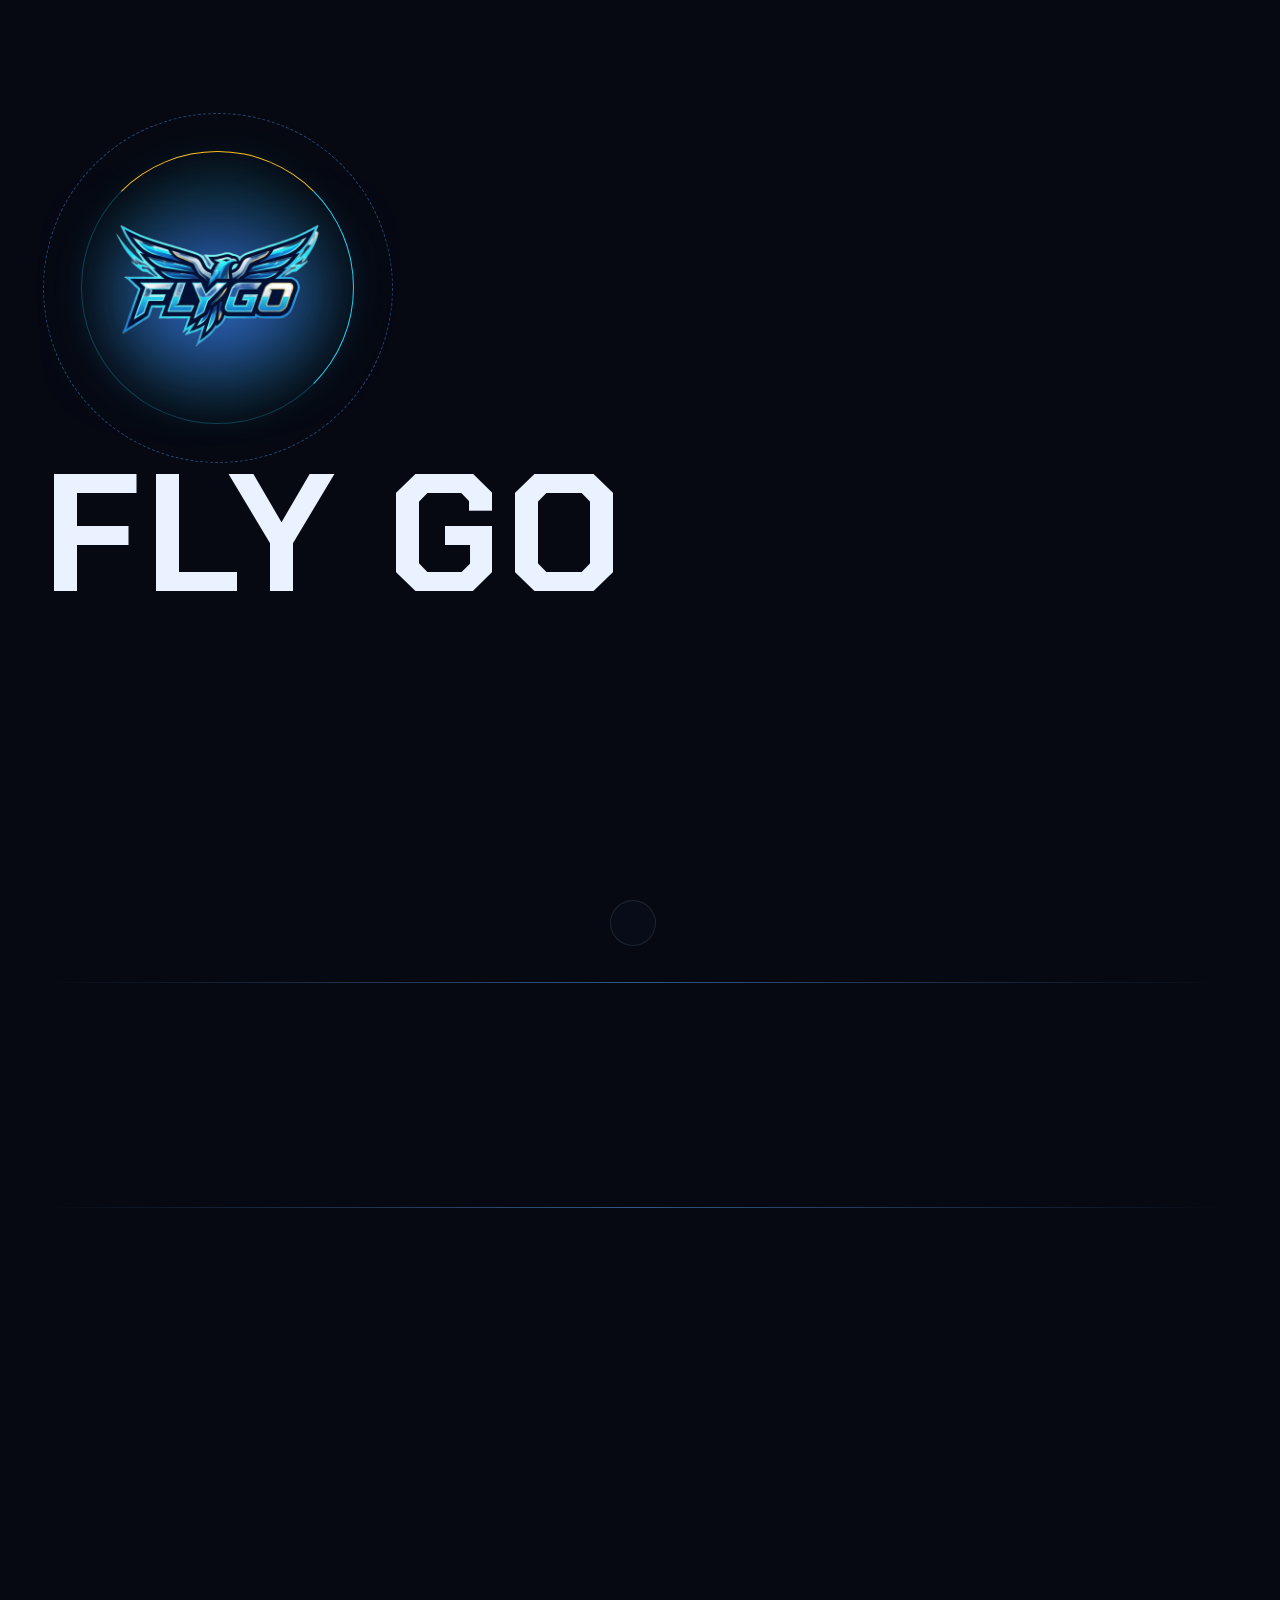
==== commit d41c674a: "Fly Go Asset Hub v2 — multi-page site (home, roster, character, emblems, lore)" ====
--- a/index.html
+++ b/index.html
@@ -4,207 +4,72 @@
   <meta charset="UTF-8" />
   <meta name="viewport" content="width=device-width, initial-scale=1, viewport-fit=cover" />
   <title>Fly Go — Official Asset Hub</title>
-  <meta name="description" content="Meet the heroes, villains and emblems of Fly Go, the upcoming 2D web game. The official character and brand showcase." />
-  <meta name="theme-color" content="#060912" />
+  <meta name="description" content="Meet the heroes, villains and emblems of Fly Go, the upcoming 2D web game." />
+  <meta name="theme-color" content="#050814" />
   <meta name="color-scheme" content="dark" />
-
   <meta property="og:type" content="website" />
   <meta property="og:title" content="Fly Go — Official Asset Hub" />
-  <meta property="og:description" content="Meet the heroes, villains and emblems of the upcoming 2D web game Fly Go." />
+  <meta property="og:description" content="Meet the heroes, villains and emblems of Fly Go, the upcoming 2D web game." />
   <meta property="og:image" content="https://blitzlabx.github.io/fly-go-assets/assets/branding/fly-go-logo.png" />
   <meta name="twitter:card" content="summary_large_image" />
-
   <link rel="icon" type="image/png" href="assets/branding/fly-go-icon.png" />
   <link rel="apple-touch-icon" href="assets/branding/fly-go-icon.png" />
   <link rel="manifest" href="assets/manifest.json" />
-
   <link rel="preconnect" href="https://fonts.googleapis.com" />
   <link rel="preconnect" href="https://fonts.gstatic.com" crossorigin />
-  <link href="https://fonts.googleapis.com/css2?family=Outfit:wght@400;500;600&family=Rajdhani:wght@500;600;700&display=swap" rel="stylesheet" />
+  <link href="https://fonts.googleapis.com/css2?family=Chakra+Petch:wght@500;600;700&family=Outfit:wght@400;500;600&family=Racing+Sans+One&display=swap" rel="stylesheet" />
   <link rel="stylesheet" href="css/styles.css" />
-  <script>document.documentElement.classList.add('js');</script>
+  <script>document.documentElement.classList.add('js');try{if(sessionStorage.getItem('fg-nav'))document.documentElement.classList.add('arriving')}catch(e){}</script>
 </head>
-<body data-section="home">
-
-  <!-- Icon sprite (all icons are SVG, no emojis) -->
-  <svg width="0" height="0" style="position:absolute" aria-hidden="true" focusable="false">
-    <symbol id="i-home" viewBox="0 0 24 24"><path d="M3 10.5 12 3l9 7.5"/><path d="M5 9.5V20a1 1 0 0 0 1 1h4v-6h4v6h4a1 1 0 0 0 1-1V9.5"/></symbol>
-    <symbol id="i-users" viewBox="0 0 24 24"><circle cx="9" cy="8" r="3.5"/><path d="M2.5 20c0-3.6 2.9-6 6.5-6s6.5 2.4 6.5 6"/><path d="M16 4.6a3.5 3.5 0 0 1 0 6.8"/><path d="M18 14.3c2.2.7 3.5 2.6 3.5 5.7"/></symbol>
-    <symbol id="i-user" viewBox="0 0 24 24"><circle cx="12" cy="8" r="4"/><path d="M4 21c0-4.2 3.6-7 8-7s8 2.8 8 7"/></symbol>
-    <symbol id="i-emblem" viewBox="0 0 24 24"><path d="M12 2.5 20.5 7.2v9.6L12 21.5 3.5 16.8V7.2z"/><circle cx="12" cy="12" r="3"/></symbol>
-    <symbol id="i-book" viewBox="0 0 24 24"><path d="M4 19.5A2.5 2.5 0 0 1 6.5 17H20"/><path d="M6.5 2H20v20H6.5A2.5 2.5 0 0 1 4 19.5v-15A2.5 2.5 0 0 1 6.5 2z"/></symbol>
-    <symbol id="i-code" viewBox="0 0 24 24"><path d="m16 18 6-6-6-6"/><path d="m8 6-6 6 6 6"/></symbol>
-    <symbol id="i-close" viewBox="0 0 24 24"><path d="M18 6 6 18"/><path d="m6 6 12 12"/></symbol>
-    <symbol id="i-left" viewBox="0 0 24 24"><path d="m12 19-7-7 7-7"/><path d="M19 12H5"/></symbol>
-    <symbol id="i-right" viewBox="0 0 24 24"><path d="M5 12h14"/><path d="m12 5 7 7-7 7"/></symbol>
-    <symbol id="i-down" viewBox="0 0 24 24"><path d="m6 9 6 6 6-6"/></symbol>
-    <symbol id="i-bolt" viewBox="0 0 24 24"><path d="M13 2 4 14h7l-1 8 9-12h-7z"/></symbol>
-    <symbol id="i-shield" viewBox="0 0 24 24"><path d="M12 3 4 6v6c0 4.5 3.2 7.8 8 9 4.8-1.2 8-4.5 8-9V6l-8-3z"/><path d="m9 12 2 2 4-4"/></symbol>
-    <symbol id="i-flame" viewBox="0 0 24 24"><path d="M12 2c1 3.5 5 5.5 5 10.5A5 5 0 0 1 7 13c0-2 1-3.2 2-4.2.3 1.3 1 2 2 2.2C10.5 8 11 5 12 2z"/></symbol>
-    <symbol id="i-spark" viewBox="0 0 24 24"><path d="m12 3 1.9 5.1L19 10l-5.1 1.9L12 17l-1.9-5.1L5 10l5.1-1.9z"/><path d="M19 16v4"/><path d="M17 18h4"/></symbol>
-    <symbol id="i-globe" viewBox="0 0 24 24"><circle cx="12" cy="12" r="9"/><path d="M3 12h18"/><path d="M12 3a14 14 0 0 1 0 18 14 14 0 0 1 0-18z"/></symbol>
-    <symbol id="i-palette" viewBox="0 0 24 24"><circle cx="13.5" cy="6.5" r="1"/><circle cx="17.5" cy="10.5" r="1"/><circle cx="8.5" cy="7.5" r="1"/><circle cx="6.5" cy="12.5" r="1"/><path d="M12 2a10 10 0 0 0 0 20c1.1 0 2-.9 2-2 0-.5-.2-1-.5-1.3-.3-.3-.5-.8-.5-1.2 0-1.1.9-2 2-2h2.4a4.6 4.6 0 0 0 4.6-4.6C22 6 17.5 2 12 2z"/></symbol>
-    <symbol id="i-gamepad" viewBox="0 0 24 24"><rect x="2" y="6" width="20" height="12" rx="4"/><path d="M6 12h4"/><path d="M8 10v4"/><path d="M15 13h.01"/><path d="M18 11h.01"/></symbol>
-    <symbol id="i-package" viewBox="0 0 24 24"><path d="M21 8 12 3 3 8v8l9 5 9-5z"/><path d="m3 8 9 5 9-5"/><path d="M12 13v8"/></symbol>
-    <symbol id="i-bookmark" viewBox="0 0 24 24"><path d="M6 3h12v18l-6-4-6 4z"/></symbol>
-    <symbol id="i-ext" viewBox="0 0 24 24"><path d="M15 3h6v6"/><path d="M10 14 21 3"/><path d="M18 13v6a2 2 0 0 1-2 2H5a2 2 0 0 1-2-2V8a2 2 0 0 1 2-2h6"/></symbol>
-  </svg>
-
-  <div class="loader" id="loader" aria-hidden="true">
-    <div class="loader-mark"><svg class="ic"><use href="#i-bolt"/></svg></div>
-    <span>Loading the universe</span>
-    <i class="loader-bar"></i>
-  </div>
-
-  <div class="progress" aria-hidden="true"><i id="progress-bar"></i></div>
-  <div class="aurora" aria-hidden="true"></div>
-  <canvas id="fx" aria-hidden="true"></canvas>
-  <div class="cursor-glow" id="cursor-glow" aria-hidden="true"></div>
-
-  <header class="topbar" id="topbar">
-    <a class="brand" href="#home" aria-label="Fly Go home">
-      <span class="brand-mark"><img class="art" src="assets/branding/fly-go-icon.png" alt="" width="36" height="36" data-fallback="FG" /></span>
-      <span class="brand-name">Fly Go</span>
-    </a>
-    <nav class="links" id="links" aria-label="Primary">
-      <i class="ind" id="links-ind"></i>
-      <a href="#home" data-nav="home">Home</a>
-      <a href="#roster" data-nav="roster">Roster</a>
-      <a href="#emblems" data-nav="emblems">Emblems</a>
-      <a href="#lore" data-nav="lore">Lore</a>
-    </nav>
-    <a class="icon-btn" href="https://github.com/blitzlabx/fly-go-assets" target="_blank" rel="noopener" aria-label="Open the repository on GitHub">
-      <svg class="ic"><use href="#i-code"/></svg>
-    </a>
-  </header>
-
-  <nav class="dock" aria-label="Sections">
-    <a href="#home" data-nav="home"><svg class="ic"><use href="#i-home"/></svg><span>Home</span></a>
-    <a href="#roster" data-nav="roster"><svg class="ic"><use href="#i-users"/></svg><span>Roster</span></a>
-    <a href="#emblems" data-nav="emblems"><svg class="ic"><use href="#i-emblem"/></svg><span>Emblems</span></a>
-    <a href="#lore" data-nav="lore"><svg class="ic"><use href="#i-book"/></svg><span>Lore</span></a>
-  </nav>
-
+<body data-page="home">
   <main id="main">
-
-    <!-- HERO -->
-    <section class="hero" id="home" data-section="home">
-      <div class="hero-inner container" id="hero-inner">
-        <p class="eyebrow reveal"><span class="pulse"></span>Upcoming 2D web game</p>
-
+    <section class="hero" id="top">
+      <div class="hero-in container">
+        <p class="kicker reveal">Upcoming 2D web game</p>
         <div class="orb" id="orb">
-          <span class="orb-glow"></span>
-          <span class="orb-ring r1"></span>
-          <span class="orb-ring r2"></span>
-          <div class="orb-core">
-            <img class="art" id="hero-logo" src="assets/branding/fly-go-logo.png" alt="Fly Go logo" width="400" height="400" fetchpriority="high" data-fallback="FG" />
-          </div>
+          <span class="orb-glow"></span><span class="orb-ring r1"></span><span class="orb-ring r2"></span>
+          <div class="orb-core"><img class="art" src="assets/branding/fly-go-logo.png" alt="Fly Go logo" width="400" height="400" fetchpriority="high" data-fallback="FG" /></div>
         </div>
-
         <h1 class="title" aria-label="Fly Go">
-          <span class="word" aria-hidden="true"><span class="ch" style="--i:0">F</span><span class="ch" style="--i:1">L</span><span class="ch" style="--i:2">Y</span></span>
-          <span class="word" aria-hidden="true"><span class="ch" style="--i:3">G</span><span class="ch" style="--i:4">O</span></span>
+          <span class="hx shine pop" data-t="Fly" style="--d:.3s" aria-hidden="true">Fly</span>
+          <span class="hx gold shine pop" data-t="Go" style="--d:.5s" aria-hidden="true">Go</span>
         </h1>
-        <p class="sub reveal" style="--d:500ms"><span>Official Asset Hub</span></p>
-
-        <p class="lead reveal" style="--d:650ms">Meet the heroes, the villains and the emblems of the Fly Go universe. Everything about the game, in one place.</p>
-
-        <div class="cta reveal" style="--d:800ms">
-          <a class="btn primary" href="#roster"><span>Meet the roster</span><svg class="ic"><use href="#i-right"/></svg></a>
-          <a class="btn ghost" href="#emblems"><svg class="ic"><use href="#i-emblem"/></svg><span>View emblems</span></a>
+        <p class="sub reveal" style="--d:.7s">Official Asset Hub</p>
+        <p class="lead reveal" style="--d:.85s">Meet the heroes, the villains and the emblems of the Fly Go universe. Everything about the game, in one place.</p>
+        <div class="cta reveal" style="--d:1s">
+          <a class="btn primary" href="roster.html"><span>Meet the roster</span><svg class="ic"><use href="#i-right"/></svg></a>
+          <a class="btn ghost" href="emblems.html"><svg class="ic"><use href="#i-emblem"/></svg><span>View emblems</span></a>
         </div>
-
-        <div class="stats reveal" style="--d:950ms" id="stats">
-          <div class="stat"><b data-count="all">0</b><span>Characters</span></div>
-          <div class="stat"><b data-count="hero">0</b><span>Heroes</span></div>
-          <div class="stat"><b data-count="antagonist">0</b><span>Villains</span></div>
+        <div class="stats reveal" style="--d:1.15s">
+          <div class="stat"><b class="hx t" data-t="0" data-count="all">0</b><span>Characters</span></div>
+          <div class="stat"><b class="hx t" data-t="0" data-count="hero">0</b><span>Heroes</span></div>
+          <div class="stat"><b class="hx gold" data-t="0" data-count="antagonist">0</b><span>Villains</span></div>
         </div>
       </div>
-      <a class="cue" href="#roster" aria-label="Scroll to the roster"><svg class="ic"><use href="#i-down"/></svg></a>
+      <a class="cue" href="#spotlight" aria-label="Scroll down"><svg class="ic"><use href="#i-down"/></svg></a>
     </section>
 
-    <!-- ROSTER -->
-    <section class="section" id="roster" data-section="roster">
+    <div class="marquee" aria-hidden="true"><div class="mq-track" id="mq"></div></div>
+
+    <section class="section" id="spotlight">
       <div class="container">
-        <header class="sec-head">
-          <p class="eyebrow reveal"><b>01</b><i></i>The roster</p>
-          <h2 class="reveal" style="--d:80ms">Heroes <em>&amp;</em> Villains</h2>
-          <p class="lead reveal" style="--d:160ms">Tap any character to open their profile. Order here follows the roster, not story introduction order.</p>
-        </header>
-
-        <div class="seg reveal" id="seg" role="group" aria-label="Filter characters" style="--d:220ms">
-          <i class="seg-ind" id="seg-ind"></i>
-          <button type="button" class="on" data-filter="all" aria-pressed="true"><svg class="ic"><use href="#i-users"/></svg><span>All</span><b id="n-all">0</b></button>
-          <button type="button" data-filter="hero" aria-pressed="false"><svg class="ic"><use href="#i-shield"/></svg><span>Heroes</span><b id="n-hero">0</b></button>
-          <button type="button" data-filter="antagonist" aria-pressed="false"><svg class="ic"><use href="#i-flame"/></svg><span>Villains</span><b id="n-antagonist">0</b></button>
-        </div>
-
-        <div class="grid" id="grid" aria-live="polite"></div>
+        <p class="kicker reveal">Spotlight</p>
+        <div class="spot" id="spot"></div>
       </div>
     </section>
 
-    <!-- EMBLEMS -->
-    <section class="section" id="emblems" data-section="emblems">
+    <section class="section" id="paths">
       <div class="container">
-        <header class="sec-head">
-          <p class="eyebrow reveal"><b>02</b><i></i>Emblems</p>
-          <h2 class="reveal" style="--d:80ms">Crests of the <em>Universe</em></h2>
-          <p class="lead reveal" style="--d:160ms">Every character carries a signature emblem. Glide through them all.</p>
-        </header>
-      </div>
-
-      <div class="rail-wrap reveal" style="--d:200ms">
-        <div class="rail" id="rail" tabindex="0" aria-label="Character emblems, scroll sideways"></div>
-      </div>
-
-      <div class="container rail-ctl">
-        <div class="rail-track" aria-hidden="true"><i id="rail-bar"></i></div>
-        <div class="rail-btns">
-          <button type="button" class="icon-btn" id="rail-prev" aria-label="Scroll emblems left"><svg class="ic"><use href="#i-left"/></svg></button>
-          <button type="button" class="icon-btn" id="rail-next" aria-label="Scroll emblems right"><svg class="ic"><use href="#i-right"/></svg></button>
+        <p class="kicker reveal">Choose your path</p>
+        <div class="paths">
+          <a class="path reveal" href="roster.html"><span class="ghost-num">01</span><span class="p-ic"><svg class="ic"><use href="#i-users"/></svg></span><span class="hx" data-t="Roster">Roster</span><p>Every hero and villain, with their own profile page.</p><span class="go"><svg class="ic"><use href="#i-right"/></svg></span></a>
+          <a class="path reveal" style="--d:80ms" href="emblems.html"><span class="ghost-num">02</span><span class="p-ic"><svg class="ic"><use href="#i-emblem"/></svg></span><span class="hx gold" data-t="Emblems">Emblems</span><p>The signature crest of every character, up close.</p><span class="go"><svg class="ic"><use href="#i-right"/></svg></span></a>
+          <a class="path reveal" style="--d:160ms" href="lore.html"><span class="ghost-num">03</span><span class="p-ic"><svg class="ic"><use href="#i-book"/></svg></span><span class="hx" data-t="Lore">Lore</span><p>Universe, story, art direction and gameplay notes.</p><span class="go"><svg class="ic"><use href="#i-right"/></svg></span></a>
         </div>
-      </div>
-    </section>
-
-    <!-- LORE -->
-    <section class="section" id="lore" data-section="lore">
-      <div class="container">
-        <header class="sec-head">
-          <p class="eyebrow reveal"><b>03</b><i></i>Lore</p>
-          <h2 class="reveal" style="--d:80ms">The World of <em>Fly Go</em></h2>
-          <p class="lead reveal" style="--d:160ms">Canon, story, art direction and gameplay notes, kept alongside the assets.</p>
-        </header>
-        <div class="docs" id="docs"></div>
       </div>
     </section>
   </main>
 
-  <footer class="footer" id="footer">
-    <div class="container foot">
-      <a class="brand" href="#home" aria-label="Back to top">
-        <span class="brand-mark"><img class="art" src="assets/branding/fly-go-icon.png" alt="" width="36" height="36" loading="lazy" data-fallback="FG" /></span>
-        <span class="brand-name">Fly Go</span>
-      </a>
-      <p>Official asset hub for the upcoming 2D web game.</p>
-      <a class="foot-link" href="https://github.com/blitzlabx/fly-go-assets" target="_blank" rel="noopener"><svg class="ic"><use href="#i-code"/></svg>blitzlabx/fly-go-assets</a>
-    </div>
-  </footer>
-
-  <!-- Character sheet -->
-  <div class="overlay" id="overlay"></div>
-  <aside class="sheet" id="sheet" role="dialog" aria-modal="true" aria-labelledby="sheet-title" aria-hidden="true">
-    <div class="sheet-top" id="sheet-top"><span class="grip"></span></div>
-    <button type="button" class="icon-btn sheet-close" id="sheet-close" aria-label="Close profile"><svg class="ic"><use href="#i-close"/></svg></button>
-    <div class="sheet-scroll" id="sheet-scroll"><div id="sheet-content"></div></div>
-    <div class="sheet-nav">
-      <button type="button" class="nav-btn" id="sheet-prev" aria-label="Previous character"><svg class="ic"><use href="#i-left"/></svg><span id="prev-name"></span></button>
-      <span class="count" id="sheet-count"></span>
-      <button type="button" class="nav-btn next" id="sheet-next" aria-label="Next character"><span id="next-name"></span><svg class="ic"><use href="#i-right"/></svg></button>
-    </div>
-  </aside>
-
-  <noscript><p style="position:relative;z-index:5;padding:120px 24px;text-align:center;color:#8fa0bf">Fly Go Asset Hub needs JavaScript to load the character roster.</p></noscript>
-
   <script src="js/app.js" defer></script>
 </body>
 </html>
